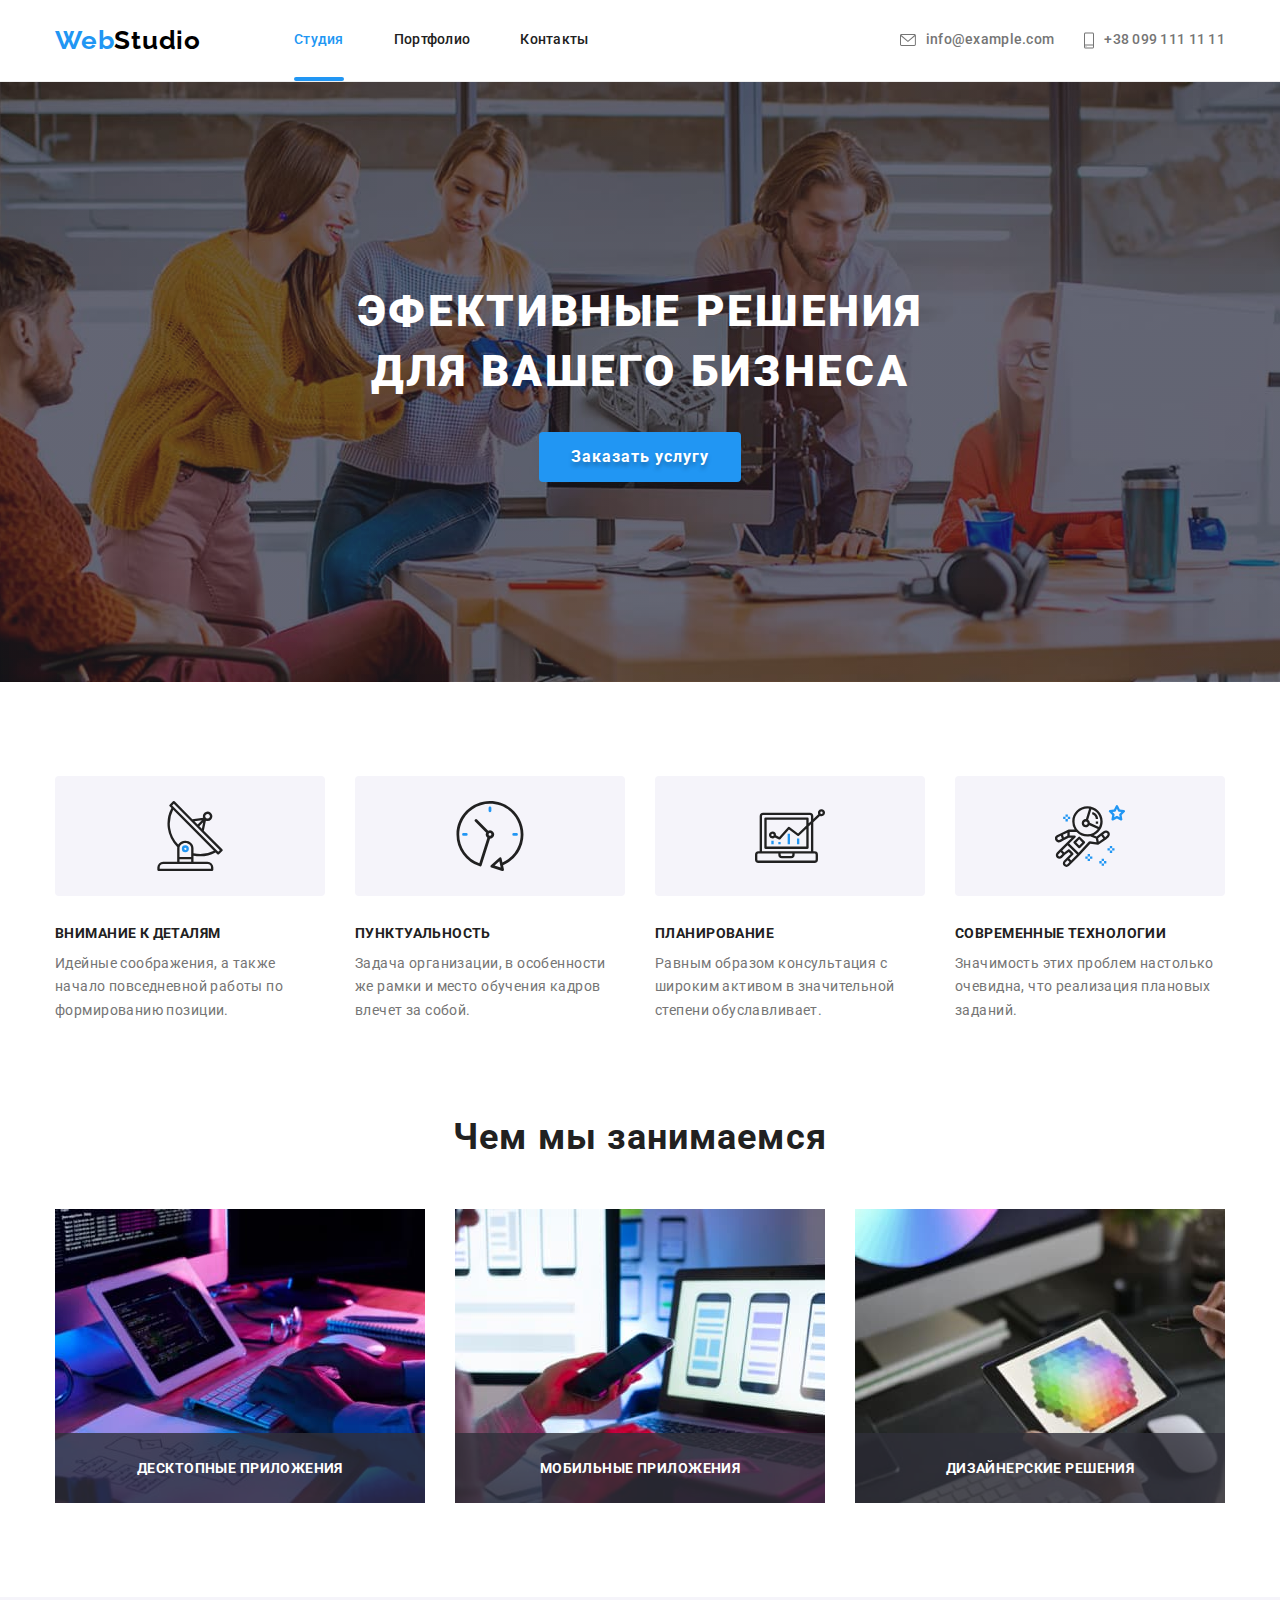
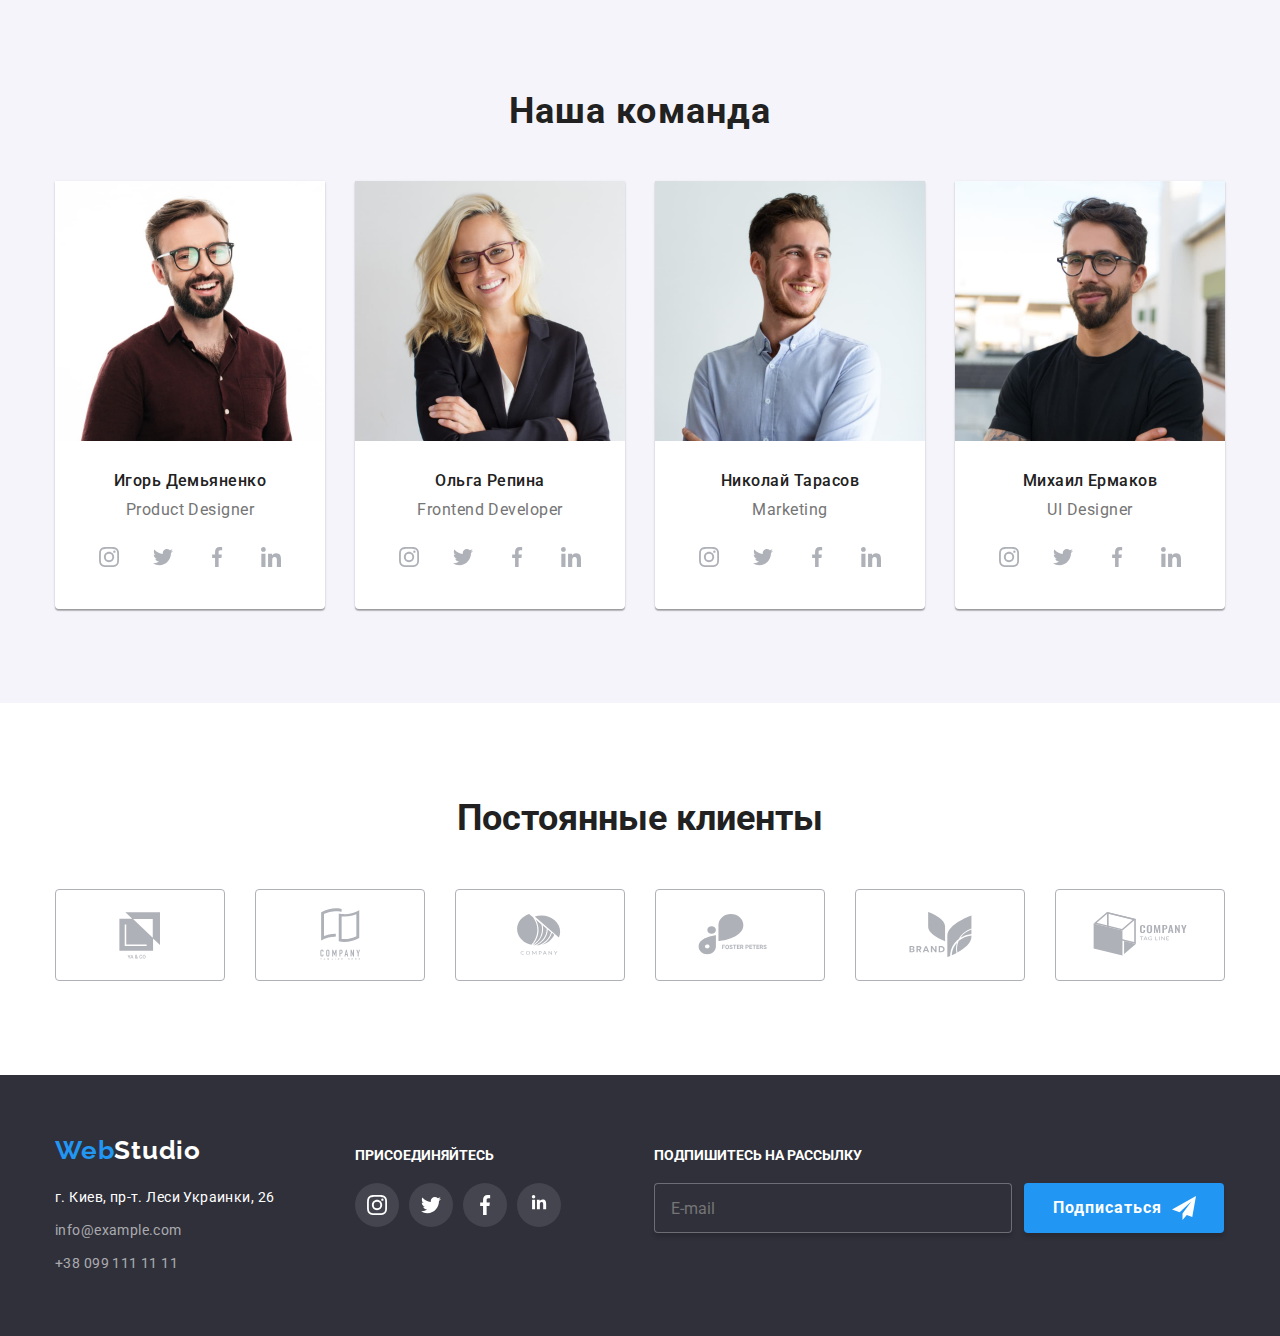
==== index.html @ 76bcd934 "menu complited" ====
<!DOCTYPE html>
<html lang="ru">
    <head>
        <title>Cтудия</title>
    <meta charset="UTF-8">
    <meta name="viewport" content="width=device-width, initial-scale=1.0" />
    <link rel="preconnect" href="https://fonts.googleapis.com">
    <link rel="preconnect" href="https://fonts.gstatic.com" crossorigin>
    <link href="https://fonts.googleapis.com/css2?family=Raleway:wght@700&family=Roboto:wght@400;500;700;900&display=swap"
    rel="stylesheet">
    <link rel="stylesheet" href="https://cdnjs.cloudflare.com/ajax/libs/modern-normalize/1.1.0/modern-normalize.min.css">
    <link rel="stylesheet" href="./css/main.min.css">
    </head>
    <body>
           <header class="header">
                <div class="container">
                    <div class="flexbox">
                        <a class="logolink is-open" href="./index.html"><span class="logolink__constanta">Web</span><span class="logolink__header">Studio</span></a>
                        <button type="button" class="header__menu is-open" aria-expanded="false" data-menu-button>
                            <svg width="40px" height="40px" 
                                aria-label="Переключатель мобильного меню"
                                aria-controls="menu-container">
                                <use class="icon-close" href="./images/icons.svg#icon-close"></use>
                                <use class="icon-menu" href="./images/icons.svg#menu"></use>
                            </svg>
                        </button>
                        <div class="header__menu-container" id="menu-container" data-menu>
                            <div class="menu-mobile-navigation">
                                    <ul class="list">
                                        <li class="mob-items"><a class="mob-navigation" href="./index.html">Студия</a></li>
                                        <li class="mob-items"><a class="mob-navigation" href="./portfolio.html">Портфолио</a></li>
                                        <li class="mob-items"><a class="mob-navigation" href="Контакты">Контакты</a></li>
                                    </ul>
                                </div>
                            <div class="menu-mobile-contacts">
                                    <ul class="list">
                                    <li class="mob-item"><a class="mob-contacts" href="tel:+380991111111">+38 099 111 11 11</a></li>
                                    <li class="web-item"><a class="mail-contacts" href="mailto:info@devstudio.com">info@devstudio.com</a></li>
                                    </ul>
                                    <ul class="web-list list">
                                    <li class="web-items"><a class="web-contacts" href="https://www.instagram.com">Instagram</a>
                                    <li class="web-items"><a class="web-contacts" href="https://twitter.com">Twitter</a>
                                    <li class="web-items"><a class="web-contacts" href="https://www.facebook.com">Facebook</a>
                                    <li class="web-items"><a class="web-contacts" href="https://linkedin.com/">Linkedln</a>
                                    </ul>
                            </div>
                        </div>
                        <nav class="navigation">
                            <ul class="menu-nav list">
                                <li class="menu-nav__item"><a class="menu-nav__link menu-nav__current" href="./index.html">Студия</a></li>
                                <li class="menu-nav__item"><a class="menu-nav__link" href="./portfolio.html">Портфолио</a></li>
                                <li class="menu-nav__item"><a class="menu-nav__link" href="Контакты">Контакты</a></li>              
                            </ul>
                        </nav>
                        <ul class="contacts list">
                            <li class="contacts__item"><a class="contacts__link" href="mailto:info@example.com">
                                <svg class="contacts__icons" width="16px" height="12px">
                                <use href="./images/icons.svg#icon-envelope"></use>
                                </svg>info@example.com
                            </a>
                            </li>
                            <li class="contacts__item"><a class="contacts__link" href="tel:+380991111111">
                                <svg  class="contacts__icons" width="10px" height="16.93px">
                                <use href="./images/icons.svg#icon-smartphone"></use>
                                </svg>+38 099 111 11 11
                            </a>
                        </li>
                        </ul>
                    </div>
                </div>
            </header>
    <main>
    <section class="hero">
        <h1 class="hero__title">ЭФЕКТИВНЫЕ РЕШЕНИЯ</br> ДЛЯ ВАШЕГО БИЗНЕСА</h1>
        <button data-modal-open class="hero__button-open" type="button">Заказать услугу</button>
        <div class="hero__backdrop is-hidden" data-modal>
            <div class="modal">
                <div class="modal__area">
                    <h5 class="modal__title">Оставьте свои данные, мы вам перезвоним</h5>
                    <form>
                        <div class="modal__form">
                            <label for="name"><span class="modal__form-name">Имя</span></label>
                            <div class="modal__input">
                                <input type="text" name="name" id="name">
                                    <span class="modal__icons">
                                    <svg width="18px" height="18px">
                                        <use href=./images/icons.svg#icon-person></use>
                                    </svg>
                                </span>
                            </div>
                        </div>
                        <div class="modal__form">
                            <label for="tel"><span class="modal__form-name">Телефон</span></label>
                            <div class="modal__input">
                                <input type="tel" name="tel" id="tel">
                                <span class="modal__icons">
                                    <svg width="18px" height="18px">
                                        <use href=./images/icons.svg#icon-phone></use>
                                    </svg>
                                </span>
                            </div>
                        </div>
                        <div class="modal__form">
                            <label for="email"><span class="modal__form-name">Почта</span></label>
                            <div class="modal__input">
                            <input type="email" name="email" id="email">
                            <span class="modal__icons">
                                <svg width="18px" height="18px">
                                    <use href=./images/icons.svg#icon-email></use>
                                </svg>
                            </span>
                            </div>
                        </div>
                        <div class="modal__comment">
                            <label for="comment"><span class="modal__form-name">Комментарий</span></label>
                        <textarea type name="comment" rows="5" placeholder="Введите текст" id="comment"></textarea>
                        </div>
                        
                        <div class="modal__checkbox">

                        <label for="checkbox">
                        <input class="modal__checkbox-input" type="checkbox" name="check-agree" id="checkbox">
                        <span class="modal__checkbox-icon"></span>
                        <span class="modal__checkbox-text">Соглашаюсь с рассылкой и принимаю </span><a class="modal__checkbox-text modal__checkbox-link" href="#">Условия договора</a></label>
                        </div>

                        <div class="modal__submit">
                        <button type="submit" class="modal__button-submit">Отправить</button>
                        </div> 
                    </form>
                </div>
                <button data-modal-close class="modal__button-close">
                    <svg class="modal__icon-close" width="18px" height="18px">
                        <use href="./images/icons.svg#icon-close"></use>
                    </svg>
                </button>
            </div>
        </div>
    </section>
    <section class="benefits">
        <div class="container">
            <ul class="benefits__list list">
                <li class="benefits__item">
                    <div class="benefits__icon">
                    <svg width="70px" height="70px">
                        <use href="./images/icons.svg#icon-antenna"></use>
                    </svg>
                    </div>
                    <h3 class="benefits__title">ВНИМАНИЕ К ДЕТАЛЯМ</h3>
                    <p class="benefits__text">Идейные соображения, а также начало повседневной работы по формированию
                        позиции.</p>
                </li>
                <li class="benefits__item">
                    <div class="benefits__icon">
                    <svg width="70px" height="70px">
                        <use href="./images/icons.svg#icon-clock"></use>
                    </svg>
                    </div>
                    <h3 class="benefits__title">ПУНКТУАЛЬНОСТЬ</h3>
                    <p class="benefits__text">Задача организации, в особенности же рамки и место обучения кадров влечет за
                        собой.</p>
                </li>
                <li class="benefits__item">
                    <div class="benefits__icon">
                    <svg width="70px" height="70px">
                        <use href="./images/icons.svg#icon-diagram"></use>
                    </svg>
                    </div>
                    <h3 class="benefits__title">ПЛАНИРОВАНИЕ</h3>
                    <p class="benefits__text">Равным образом консультация с широким активом в значительной степени
                        обуславливает.</p>
                </li>
                <li class="benefits__item">
                    <div class="benefits__icon">
                    <svg width="70px" height="70px">
                        <use href="./images/icons.svg#icon-astronaut"></use>
                    </svg>
                    </div>
                    <h3 class="benefits__title">СОВРЕМЕННЫЕ ТЕХНОЛОГИИ</h3>
                    <p class="benefits__text">Значимость этих проблем настолько очевидна, что реализация плановых заданий.
                    </p>
                </li>
    </section>
    <section class="about-us section">
        <div class="container">
            <h2 class="about-us__title">Чем мы занимаемся</h2>
            <ul class="about-us__list list">
                <li class="about-us__item">
                    <img 
                    src="./images/photo1.jpg" 
                    alt="Рабочий стол" 
                    width="370"
                    height="294"
                    />
                    <div class="about-us__box">ДЕСКТОПНЫЕ ПРИЛОЖЕНИЯ </div>
                </li>
                <li class="about-us__item">    
                    <img 
                    src="./images/photo2.jpg" 
                    alt="Смартфон и десктоп"
                    width="370"
                    height="294"
                    />
                    <div class="about-us__box">МОБИЛЬНЫЕ ПРИЛОЖЕНИЯ</div>
                </li>
                <li class="about-us__item">
                    <img 
                    src="./images/photo3.jpg" 
                    alt="Планшет с градуировкой цвета"
                    width="370"
                    height="294"
                    />
                    <div class="about-us__box">ДИЗАЙНЕРСКИЕ РЕШЕНИЯ</div>
            </ul>
            </div>
    </section>
    <section class="team section">
        <div class="container">
        <h2 class=team__title>Наша команда</h2>
        <ul class="team__list list">
            <li class="team__item"> 
                <img src="./images/product_designer.jpg"
                alt="Продукт-дизайнер"
                width="270"
                height="260"
                />
                <div class="team__box">
                    <h3 class="team__name">Игорь Демьяненко</h3>
                    <p class="team__position">Product Designer</p>
                    
                    <ul class="team__icons-list list">
                        <li class="team__icons-item"><a class="team__links" href="https://www.instagram.com">
                                <svg class="team__icons" width="20px" height="20px">
                                    <use href="./images/icons.svg#icon-instagram"></use>
                                </svg>
                            </a>
                        </li>
                        <li class="team__icons-item"><a class="team__links" href="https://twitter.com">
                                <svg class="team__icons" width="20px" height="20px">
                                    <use href="./images/icons.svg#icon-twitter"></use>
                                </svg>
                            </a>
                        </li>
                        <li class="team__icons-item"><a class="team__links" href="https://www.facebook.com">
                                <svg class="team__icons" width="20px" height="20px">
                                    <use href="./images/icons.svg#icon-facebook"></use>
                                </svg>
                            </a>
                        </li>
                        <li class="team__icons-item"><a class="team__links" href="https://linkedin.com/">
                                <svg class="team__icons" width="20px" height="20px">
                                    <use href="./images/icons.svg#icon-linkedin"></use>
                                </svg>
                            </a>
                        </li>
                    </ul>
                    </svg>
                </div>
            </li>
            <li class="team__item">
                <img src="./images/frontend_developer.jpg" 
                alt="Фронтенд разработчик" 
                width="270" 
                height="260" 
                />
                <div class="team__box">
                    <h3 class="team__name">Ольга Репина</h3>
                    <p class="team__position">Frontend Developer</p>
                    <ul class="team__icons-list list">
                        <li class="team__icons-item"><a class="team__links" href="https://www.instagram.com">
                                    <svg class="team__icons" width="20px" height="20px">
                                    <use href="./images/icons.svg#icon-instagram"></use>
                                </svg>
                            </a>
                        </li>
                        <li class="team__icons-item"><a class="team__links" href="https://twitter.com">
                                    <svg class="team__icons" width="20px" height="20px">
                                    <use href="./images/icons.svg#icon-twitter"></use>
                                </svg>
                            </a>
                        </li>
                        <li class="team__icons-item"><a class="team__links" href="https://www.facebook.com">
                                    <svg class="team__icons" width="20px" height="20px">
                                    <use href="./images/icons.svg#icon-facebook"></use>
                                </svg>
                            </a>
                        </li>
                        <li class="team__icons-item"><a class="team__links" href="https://linkedin.com/">
                                    <svg class="team__icons" width="20px" height="20px">
                                    <use href="./images/icons.svg#icon-linkedin"></use>
                                </svg>
                            </a>
                        </li>
                    </ul>
                </div>
            </li>
            <li class="team__item">
                <img src="./images/marketing.jpg" 
                alt="Маркетинг" 
                width="270" 
                height="260" 
                />
                <div class="team__box">
                    <h3 class="team__name">Николай Тарасов</h3>
                    <p class="team__position">Marketing</p>
                    <ul class="team__icons-list list">
                        <li class="team__icons-item"><a class="team__links" href="https://www.instagram.com">
                                <svg class="team__icons" width="20px" height="20px">
                                    <use href="./images/icons.svg#icon-instagram"></use>
                                </svg>
                            </a>
                        </li>
                        <li class="team__icons-item"><a class="team__links" href="https://twitter.com">
                                <svg class="team__icons" width="20px" height="20px">
                                    <use href="./images/icons.svg#icon-twitter"></use>
                                </svg>
                            </a>
                        </li>
                        <li class="team__icons-item"><a class="team__links" href="https://www.facebook.com">
                                <svg class="team__icons" width="20px" height="20px">
                                    <use href="./images/icons.svg#icon-facebook"></use>
                                </svg>
                            </a>
                        </li>
                        <li class="team__icons-item"><a class="team__links" href="https://linkedin.com/">
                                <svg class="team__icons" width="20px" height="20px">
                                    <use href="./images/icons.svg#icon-linkedin"></use>
                                </svg>
                            </a>
                        </li>
                    </ul>
                </div>
            </li>
            <li class="team__item">
                <img src="./images/designer_ui.jpg" 
                alt="UI дизайнер" 
                width="270" 
                height="260" />
                <div class="team__box">
                    <h3 class="team__name   ">Михаил Ермаков</h3>
                    <p class="team__position">UI Designer</p>
                    <ul class="team__icons-list list">
                        <li class="team__icons-item"><a class="team__links" href="https://www.instagram.com">
                                <svg class="team__icons" width="20px" height="20px">
                                    <use href="./images/icons.svg#icon-instagram"></use>
                                </svg>
                            </a>
                        </li>
                        <li class="team__icons-item"><a class="team__links" href="https://twitter.com">
                                <svg class="team__icons" width="20px" height="20px">
                                    <use href="./images/icons.svg#icon-twitter"></use>
                                </svg>
                            </a>
                        </li>
                        <li class="team__icons-item"><a class="team__links" href="https://www.facebook.com">
                                <svg class="team__icons" width="20px" height="20px">
                                    <use href="./images/icons.svg#icon-facebook"></use>
                                </svg>
                            </a>
                        </li>
                        <li class="team__icons-item"><a class="team__links" href="https://linkedin.com/">
                                <svg class="team__icons" width="20px" height="20px">
                                    <use href="./images/icons.svg#icon-linkedin"></use>
                                </svg>
                            </a>
                        </li>
                    </ul>
                </div>
            </li>
         </ul>
        </div>
      </section>
      <section class="client section">
        <div class="container">
            <h2 class="client__title">Постоянные клиенты</h2>
            <ul class="client__list list">
                <li class="client__item"><a class="client__link" href="#">
                    <svg class="client__icon" width="170px" height="92px">
                    <use href="./images/icons.svg#icon-client-1"></use>
                    </svg>
                    </a>
                </li>
                <li class="client__item"><a class="client__link" href="#">
                    <svg class="client__icon" width="170px" height="92px">
                    <use href="./images/icons.svg#icon-client-2"></use>
                    </svg>
                    </a>
                </li>
                <li class="client__item"><a class="client__link" href="#">
                    <svg class="client__icon" width="170px" height="92px">
                     <use href="./images/icons.svg#icon-client-3"></use>
                    </svg>
                    </a>
                </li>
                <li class="client__item"><a class="client__link" href="#">
                        <svg class="client__icon" width="170px" height="92px">
                        <use href="./images/icons.svg#icon-client-4"></use>
                        </svg>
                    </a>
                </li>
                <li class="client__item"><a class="client__link" href="#">
                    <svg class="client__icon" width="170px" height="92px">
                    <use href="./images/icons.svg#icon-client-5"></use>
                    </svg>
                    </a>
                </li>
                <li class="client__item"><a class="client__link" href="#">
                    <svg class="client__icon" width="170px" height="92px">
                    <use href="./images/icons.svg#icon-client-6"></use>
                    </svg>
                    </a>
                </li>
            </ul>
        </div>
        </section>
    </main>
            <footer class="footer">
                <div class="container">
                    <ul class="footer__list list">
                    <li class="footer__contact">
                        <a class="logolink" href="./index.html"><span class="logolink__constanta">Web</span><span class="logolink__footer">Studio</span></a>
                        <address>
                            <ul class="footer__contact-list list">
                                <li class="footer__address-item"><a class="footer__address-link" href="https://goo.gl/maps/3nvqBp6d8EfzjDu38">г. Киев, пр-т. Леси
                                        Украинки, 26</a></li>
                                <li class="footer__mail-item"><a class="footer__link" href="mailto:info@example.com">info@example.com</a></li>
                                <li class="footer__tel-item"><a class="footer__link" href="tel:+380991111111">+38 099 111 11 11</a></li>
                            </ul>
                        </address>
                    </li>
                    <li class="footer__join">
                        <div>
                            <h4 class="footer__join-tittle">ПРИСОЕДИНЯЙТЕСЬ</h4>
                                <ul class="footer__join-list list">
                                    <li class="footer__join-item"><a class="footer__join-link" href="https://www.instagram.com">
                                            <svg class="footer__join-icons" width="20px" height="20px">
                                                <use href="./images/icons.svg#icon-instagram-1"></use>
                                            </svg>
                                        </a>
                                    </li>
                                    <li class="footer__join-item"><a class="footer__join-link" href="https://twitter.com">
                                            <svg class="footer__join-icons" width="20px" height="20px">
                                                <use href="./images/icons.svg#icon-twitter-1"></use>
                                            </svg>
                                        </a>
                                    </li>
                                    <li class="footer__join-item"><a class="footer__join-link" href="https://www.facebook.com">
                                            <svg class="footer__join-icons" width="20px" height="20px">
                                                <use href="./images/icons.svg#icon-facebook-1"></use>
                                            </svg>
                                        </a>
                                    </li>
                                    <li class="footer__join-item"><a class="footer__join-link" href="https://linkedin.com/">
                                            <svg class="footer__join-icons" width="20px" height="20px">
                                                <use href="./images/icons.svg#icon-linkedin-1"></use>
                                            </svg>
                                        </a>
                                    </li>
                                </ul>
                        </div>
                    </li>
                    <li class="footer__mailing">
                        <div>
                            <h4 class="footer__join-tittle">ПОДПИШИТЕСЬ НА РАССЫЛКУ</h4>
                            <div class="footer__mailing-form">
                            <form class="footer__mailing-input">
                                <label>
                                <input 
                                type="email" 
                                name="mailing" 
                                placeholder="E-mail"/>
                                </label>
                            </form>
                            <button type="submit" class="footer__submit">
                                <div class="but-list">
                                    <span class="footer__submit-text">Подписаться</span>
                                    <svg class="footer__submit-icon" width="24px" height="24px">
                                        <use href="./images/icons.svg#icon-send"></use>
                                    </svg>
                                </div>
                            </button>
                            </div>
                        </div>
                    </li>
                </ul>
                </div>
            </footer>
    <script src="./js/modal.js"></script>
    <script src="./js/menu.js"></script>
    </body>
</html>
---- css/main.min.css ----
:root{--main-text-color: #757575;--color-text-nav: #212121;--color-accent: #2196f3;--background-color-main: #e5e5e5;--background-color: #2f303a;--background-buttons: #f5f4fa;--color-but-add: #fff;--color-icons: #afb1b8;--timing-function: cubic-bezier(0.4, 0, 0.2, 1);--logo-font: Raleway, sans-serif;--main-font: Roboto, sans-serif;--hover-button: #188ce8}body{font-family:var(--main-font);color:var(--main-text-color)}img{display:block}.list{padding:0px;margin:0px;list-style:none}.container{margin-left:auto;margin-right:auto;padding-left:15px;padding-right:15px;max-width:320px}@media screen and (min-width: 480px){.container{max-width:480px}}@media screen and (min-width: 768px){.container{max-width:768px}}@media screen and (min-width: 1200px){.container{max-width:1200px}}.section{padding-top:60px;padding-bottom:60px}@media (min-width: 1200px){.section{padding-top:94px;padding-bottom:94px}}.header{border-bottom:1px solid #eeeeee;position:relative}.logolink{font-family:var(--logo-font);font-weight:700;font-size:26px;line-height:1.19;letter-spacing:0.03em;text-decoration:none}.logolink__constanta{color:var(--color-accent)}.logolink__header{color:#000}.flexbox{display:-webkit-box;display:-ms-flexbox;display:flex;-webkit-box-align:center;-ms-flex-align:center;align-items:center;-webkit-box-pack:justify;-ms-flex-pack:justify;justify-content:space-between}.navigation,.contacts{display:-webkit-box;display:-ms-flexbox;display:flex;-webkit-box-align:center;-ms-flex-align:center;align-items:center}.navigation{display:none}@media screen and (min-width: 768px){.navigation{display:-webkit-box;display:-ms-flexbox;display:flex}}.menu-nav{padding-left:0;margin-top:0px;margin-bottom:0px;display:-webkit-box;display:-ms-flexbox;display:flex;-webkit-box-orient:horizontal;-webkit-box-direction:normal;-ms-flex-direction:row;flex-direction:row;margin-left:88px}@media screen and (min-width: 1200px){.menu-nav{margin-left:93px}}.menu-nav__link{position:relative}.menu-nav .menu-nav__current::after{content:'';display:block;width:100%;height:4px;background-color:var(--color-accent);position:absolute;bottom:-1px;border-radius:2px;color:var(--color-accent)}.menu-nav .menu-nav__item:not(:last-child){margin-right:50px}.menu-nav .menu-nav__link{display:block;-webkit-box-align:center;-ms-flex-align:center;align-items:center;padding-top:32px;padding-bottom:32px;font-weight:500;font-size:14px;line-height:1.14;letter-spacing:0.02em;text-decoration:none;color:var(--color-text-nav);-webkit-transition-property:color;transition-property:color;-webkit-transition-duration:250ms;transition-duration:250ms;-webkit-transition-timing-function:var(--timing-function);transition-timing-function:var(--timing-function);-webkit-transition-delay:0ms;transition-delay:0ms}.menu-nav .menu-nav__link:hover,.menu-nav .menu-nav__link:focus{color:var(--color-accent)}.menu-nav .menu-nav__current{color:var(--color-accent)}.contacts{margin-left:auto;padding-left:0px;margin-top:0px;margin-bottom:0px;display:none}@media screen and (min-width: 768px){.contacts{display:-webkit-box;display:-ms-flexbox;display:flex;-webkit-box-orient:vertical;-webkit-box-direction:normal;-ms-flex-direction:column;flex-direction:column;-webkit-box-align:start;-ms-flex-align:start;align-items:flex-start}}@media screen and (min-width: 1200px){.contacts{display:-webkit-box;display:-ms-flexbox;display:flex;-webkit-box-orient:horizontal;-webkit-box-direction:normal;-ms-flex-direction:row;flex-direction:row}}.contacts__icons{margin-right:10px}@media screen and (min-width: 1200px){.contacts .contacts__item:not(:last-child){margin-right:30px}}.contacts__link{padding-top:5px;padding-bottom:5px;display:-webkit-box;display:-ms-flexbox;display:flex;-webkit-box-align:center;-ms-flex-align:center;align-items:center}@media screen and (min-width: 1200px){.contacts__link{padding-top:32px;padding-bottom:32px}}.contacts__link:hover .contacts__icons,.contacts__link:focus .contacts__icons{fill:var(--color-accent)}.contacts .contacts__link{font-style:normal;font-weight:500;font-size:14px;line-height:1.14;letter-spacing:0.02em;text-decoration:none;color:var(--main-text-color);-webkit-transition-property:color;transition-property:color;-webkit-transition-duration:250ms;transition-duration:250ms;-webkit-transition-timing-function:var(--timing-function);transition-timing-function:var(--timing-function);-webkit-transition-delay:0ms;transition-delay:0ms}.contacts .contacts__link:hover,.contacts .contacts__link:focus{color:var(--color-accent)}.contacts__icons{fill:var(--main-text-color);-webkit-transition-property:fill;transition-property:fill;-webkit-transition-duration:250ms;transition-duration:250ms;-webkit-transition-timing-function:var(--timing-function);transition-timing-function:var(--timing-function);-webkit-transition-delay:0ms;transition-delay:0ms}.header__menu{display:-webkit-inline-box;display:-ms-inline-flexbox;display:inline-flex;border:none;background-color:var(--color-but-add);margin:0px;padding:0px;z-index:1}@media screen and (min-width: 768px){.header__menu{display:none}}.header__menu .icon-menu{display:none}.header__menu.is-open .icon-menu{display:block}.header__menu.is-open .icon-close{display:none}.header__menu-container{display:none;background-color:var(--color-but-add);padding:0px 15px 48px 40px;width:100%;position:absolute;left:0;top:0%;height:796px}.header__menu-container.is-open{display:block}@media screen and (min-width: 768px){.header__menu-container{display:none}}.mob-navigation{display:-webkit-box;display:-ms-flexbox;display:flex;-webkit-box-orient:vertical;-webkit-box-direction:normal;-ms-flex-direction:column;flex-direction:column;text-decoration:none;font-weight:500;font-size:40px;line-height:47px;letter-spacing:0.02em;color:var(--color-text-nav)}.mob-navigation:hover,.mob-navigation:focus{color:var(--color-accent)}.mob-items:first-child{margin-top:48px}.mob-items:not(:last-child){margin-bottom:32px}.mob-contacts{text-decoration:none;font-weight:500;font-size:34px;line-height:40px;letter-spacing:0.02em;color:var(--color-accent);margin-top:302px}.mail-contacts{text-decoration:none;font-weight:500;font-size:24px;line-height:28px;letter-spacing:0.02em;color:var(--main-text-color)}.web-contacts{text-decoration:none;color:var(--color-accent);font-weight:500;font-size:18px;line-height:22px;letter-spacing:0.02em;padding-top:10px;padding-bottom:10px;padding-right:10px}.web-items:not(:last-child){border-right:1px solid rgba(33,33,33,0.2)}.web-items:nth-child(n+2){padding-left:10px}.web-list{display:-webkit-box;display:-ms-flexbox;display:flex;-webkit-box-orient:horizontal;-webkit-box-direction:normal;-ms-flex-direction:row;flex-direction:row;margin-top:64px}.mob-item{margin-top:302px;margin-bottom:32px}.header__menu:focus .icon-menu,.header__menu:hover .icon-menu,.header__menu:focus .icon-close,.header__menu:hover .icon-close{fill:var(--color-accent)}.hero{background-image:-webkit-gradient(linear, left top, left bottom, from(rgba(47,48,58,0.4)), to(rgba(47,48,58,0.4))),url("../images/background_hero.jpg");background-image:linear-gradient(to bottom, rgba(47,48,58,0.4), rgba(47,48,58,0.4)),url("../images/background_hero.jpg");background-repeat:no-repeat;background-position:50% 50%;background-size:cover;display:-webkit-box;display:-ms-flexbox;display:flex;-webkit-box-align:center;-ms-flex-align:center;align-items:center;-webkit-box-orient:vertical;-webkit-box-direction:normal;-ms-flex-direction:column;flex-direction:column;padding-top:200px;padding-bottom:200px}.hero__title{font-weight:900;line-height:1.36;text-align:center;letter-spacing:0.06em;text-transform:uppercase;color:var(--color-but-add);margin-bottom:0px;margin-top:0px;padding-bottom:30px;font-size:26px}@media screen and (min-width: 1200px){.hero__title{font-size:44px}}.hero__button-open{font-weight:700;font-size:16px;line-height:1.875;letter-spacing:0.06em;background-color:var(--color-accent);color:var(--color-but-add);cursor:pointer;text-shadow:0px 4px 4px rgba(0,0,0,0.25);border-radius:4px;padding:10px 32px;-webkit-transition-property:background-color;transition-property:background-color;-webkit-transition-duration:250ms;transition-duration:250ms;-webkit-transition-timing-function:var(--timing-function);transition-timing-function:var(--timing-function);-webkit-transition-delay:0ms;transition-delay:0ms;border:none}.hero__button-open:hover,.hero__button-open:focus{background-color:var(--hover-button);cursor:pointer}.hero__backdrop{position:fixed;background-color:rgba(0,0,0,0.2);top:0;left:0;width:100%;height:100%;z-index:1;opacity:1;-webkit-transition:opacity;transition:opacity;-webkit-transition-duration:250ms;transition-duration:250ms;-webkit-transition-timing-function:var(--timing-function);transition-timing-function:var(--timing-function);-webkit-transition-delay:0ms;transition-delay:0ms;padding:93px 15px 94px 15px;overflow-y:scroll}@media screen and (min-width: 768px) and (max-width: 1199px){.hero__backdrop{padding:208px 159px 207px 159px}}.hero__backdrop.is-hidden{opacity:0;pointer-events:none}.hero__backdrop.is-hidden .modal{-webkit-transform:translate(-50%, -50%) scale(0.1);transform:translate(-50%, -50%) scale(0.1)}.benefits__title{color:var(--color-text-nav);font-weight:700;font-size:14px;line-height:1.14;letter-spacing:0.03em;margin-top:0px;margin-bottom:0px;display:-webkit-box;display:-ms-flexbox;display:flex;-webkit-box-pack:center;-ms-flex-pack:center;justify-content:center}@media screen and (min-width: 768px){.benefits__title{-webkit-box-pack:start;-ms-flex-pack:start;justify-content:flex-start}}.benefits__text{font-size:14px;line-height:1.71;letter-spacing:0.03em;margin-top:10px;margin-bottom:0px}.benefits{padding-top:60px;padding-bottom:60px}@media screen and (min-width: 1200px){.benefits{padding-top:94px;padding-bottom:0px}}.benefits__list{display:-webkit-box;display:-ms-flexbox;display:flex;-webkit-box-orient:vertical;-webkit-box-direction:normal;-ms-flex-direction:column;flex-direction:column;padding:0px;margin:0px}@media screen and (min-width: 768px){.benefits__list{-webkit-box-orient:horizontal;-webkit-box-direction:normal;-ms-flex-direction:row;flex-direction:row;-ms-flex-wrap:wrap;flex-wrap:wrap}}@media screen and (min-width: 1200px){.benefits__list{-webkit-box-orient:horizontal;-webkit-box-direction:normal;-ms-flex-direction:row;flex-direction:row}}.benefits__item{width:450px}@media screen and (min-width: 768px){.benefits__item{width:354px}}@media screen and (min-width: 1200px){.benefits__item{width:270px}}.benefits__item:not(:last-child){margin-bottom:30px}@media screen and (min-width: 768px){.benefits__item:not(:last-child){margin-bottom:0px}}@media screen and (min-width: 1200px){.benefits__item:not(:last-child){margin-right:30px}}@media screen and (min-width: 768px) and (max-width: 1199px){.benefits__item:nth-child(-n+2){margin-bottom:30px}}@media screen and (min-width: 768px) and (max-width: 1199px){.benefits__item:nth-child(odd){margin-right:30px}}.benefits__icon{width:450px;height:120px;background-color:var(--background-buttons);border-radius:4px;margin-bottom:30px;display:-webkit-box;display:-ms-flexbox;display:flex;-webkit-box-align:center;-ms-flex-align:center;align-items:center;-webkit-box-pack:center;-ms-flex-pack:center;justify-content:center}@media screen and (min-width: 768px){.benefits__icon{width:354px}}@media screen and (min-width: 1200px){.benefits__icon{width:270px}}.about-us__list{display:-webkit-box;display:-ms-flexbox;display:flex;margin-top:0px;margin-bottom:0px;padding:0px}.about-us__title{margin-top:0px;margin-bottom:50px;font-weight:700;font-size:36px;line-height:1.16;text-align:center;letter-spacing:0.03em;color:var(--color-text-nav)}.about-us__list li:not(:last-child){margin-right:30px}.footer__contact-list{margin-top:0px;padding:0px;margin-bottom:0px}.about-us__box{background:rgba(47,48,58,0.8);position:absolute;bottom:0;width:370px;height:70px;font-weight:bold;font-size:14px;line-height:16px;letter-spacing:0.03em;color:var(--color-but-add);display:-webkit-box;display:-ms-flexbox;display:flex;-webkit-box-align:center;-ms-flex-align:center;align-items:center;-webkit-box-pack:center;-ms-flex-pack:center;justify-content:center}.about-us__item{position:relative}.about-us{display:none}@media screen and (min-width: 1200px){.about-us{display:-webkit-box;display:-ms-flexbox;display:flex}}.team__item{width:450px;background-color:var(--color-but-add);border:none;-webkit-box-shadow:0px 1px 3px rgba(0,0,0,0.12),0px 1px 1px rgba(0,0,0,0.14),0px 2px 1px rgba(0,0,0,0.2);box-shadow:0px 1px 3px rgba(0,0,0,0.12),0px 1px 1px rgba(0,0,0,0.14),0px 2px 1px rgba(0,0,0,0.2);border-radius:0px 0px 4px 4px}@media screen and (min-width: 768px){.team__item{width:354px}}@media screen and (min-width: 1200px){.team__item{width:270px}}.team__item:not(:last-child){margin-bottom:30px}@media screen and (min-width: 768px){.team__item:not(:last-child){margin-bottom:0px}}@media screen and (min-width: 1200px){.team__item:not(:last-child){margin-right:30px;margin-bottom:0px}}@media screen and (min-width: 768px) and (max-width: 1199px){.team .team__item:nth-child(-n+2){margin-bottom:30px}}@media screen and (min-width: 768px) and (max-width: 1199px){.team .team__item:nth-child(odd){margin-right:30px}}.team .team__list{display:-webkit-box;display:-ms-flexbox;display:flex;-webkit-box-orient:vertical;-webkit-box-direction:normal;-ms-flex-direction:column;flex-direction:column;-ms-flex-wrap:nowrap;flex-wrap:nowrap;padding-left:0px;margin-top:0px;margin-bottom:0px}@media screen and (min-width: 768px){.team .team__list{-webkit-box-orient:horizontal;-webkit-box-direction:normal;-ms-flex-direction:row;flex-direction:row;-ms-flex-wrap:wrap;flex-wrap:wrap}}.team__icons-list{display:-webkit-box;display:-ms-flexbox;display:flex;-webkit-box-pack:center;-ms-flex-pack:center;justify-content:center;-webkit-box-align:center;-ms-flex-align:center;align-items:center;padding:16px 32px 0px 32px}.team__icons-item+.team__icons-item{margin-left:10px}.team__links{display:-webkit-box;display:-ms-flexbox;display:flex;-webkit-box-align:center;-ms-flex-align:center;align-items:center;-webkit-box-pack:center;-ms-flex-pack:center;justify-content:center;width:44px;height:44px;border-radius:50%;-webkit-transition-property:background-color;transition-property:background-color;-webkit-transition-duration:250ms;transition-duration:250ms;-webkit-transition-timing-function:var(--timing-function);transition-timing-function:var(--timing-function);-webkit-transition-delay:0ms;transition-delay:0ms}.team__links:hover,.team__links:focus{background-color:var(--color-accent)}.team__links .team__icons{fill:var(--color-icons);-webkit-transition-property:fill;transition-property:fill;-webkit-transition-duration:250ms;transition-duration:250ms;-webkit-transition-timing-function:var(--timing-function);transition-timing-function:var(--timing-function);-webkit-transition-delay:0ms;transition-delay:0ms}.team__links:hover .team__icons,.team__links:focus .team__icons{fill:var(--color-but-add)}.team__title{font-weight:700;font-size:36px;line-height:1.12;text-align:center;letter-spacing:0.03em;color:var(--color-text-nav);margin-top:0px;margin-bottom:30px}@media screen and (min-width: 1200px){.team__title{margin-bottom:50px}}.team{background-color:var(--background-buttons)}.team__box{padding-top:30px;padding-bottom:30px}.team__name{font-weight:500;font-size:16px;line-height:1.187;letter-spacing:0.03em;color:var(--color-text-nav);margin-top:0px;margin-bottom:0px;text-align:center;padding-bottom:10px}.team__position{font-size:16px;line-height:1.187;letter-spacing:0.03em;margin-top:0px;margin-bottom:0px;text-align:center}.client__title{color:var(--color-text-nav);font-weight:bold;font-size:36px;line-height:42px;text-align:center;letter-spacing:1.17;margin-top:0px;margin-bottom:30px}@media screen and (min-width: 1200px){.client__title{margin-bottom:50px}}.client__list{display:-webkit-box;display:-ms-flexbox;display:flex;-ms-flex-wrap:wrap;flex-wrap:wrap;padding:0px;margin:0px}@media screen and (min-width: 1200px){.client__item+.client__item{margin-left:30px}}.client__item:nth-child(odd){margin-right:30px}@media screen and (min-width: 768px){.client__item:nth-child(odd){margin-right:0px}}.client__item:nth-child(-n+4){margin-bottom:30px}@media screen and (min-width: 768px){.client__item:nth-child(-n+4){margin-bottom:0px}}@media screen and (min-width: 768px) and (max-width: 1199px){.client__item:nth-child(-n+3){margin-bottom:30px}}@media screen and (min-width: 768px) and (max-width: 1199px){.client__item:nth-child(3n+1){margin-right:30px}}@media screen and (min-width: 768px) and (max-width: 1199px){.client__item:nth-child(3n+2){margin-right:30px}}.client__icon{fill:var(--color-icons);-webkit-transition-property:fill;transition-property:fill;-webkit-transition-duration:250ms;transition-duration:250ms;-webkit-transition-timing-function:var(--timing-function);transition-timing-function:var(--timing-function);-webkit-transition-delay:0ms;transition-delay:0ms}.client__item{display:-webkit-box;display:-ms-flexbox;display:flex}.client__link{width:210px;height:92px;border:1px solid var(--color-icons);border-radius:4px;-webkit-transition-property:fill, border;transition-property:fill, border;-webkit-transition-duration:250ms;transition-duration:250ms;-webkit-transition-timing-function:var;transition-timing-function:var;-webkit-transition-delay:0ms;transition-delay:0ms;display:-webkit-box;display:-ms-flexbox;display:flex;-webkit-box-align:center;-ms-flex-align:center;align-items:center;-webkit-box-pack:center;-ms-flex-pack:center;justify-content:center}@media screen and (min-width: 768px){.client__link{width:226px}}@media screen and (min-width: 1200px){.client__link{width:170px}}.client__link:hover,.client__link:focus{fill:var(--color-accent);border:1px solid var(--color-accent)}.client__link:hover .client__icon,.client__link:focus .client__icon{fill:var(--color-accent)}.footer{background-color:var(--background-color);padding-top:60px;padding-bottom:60px}.footer__link{color:rgba(255,255,255,0.6);text-decoration:none;font-style:normal;font-weight:400;font-size:14px;line-height:1.71;letter-spacing:0.03em}.footer__mail-item{margin-top:9px}.footer__tel-item{margin-top:9px}.footer__address-item{margin-top:20px}.footer .footer__address-link{font-style:normal;color:var(--color-but-add);font-family:var(--main-font);font-size:14px;line-height:1.71;letter-spacing:0.03em;text-decoration:none}.footer__join{margin-top:60px}@media screen and (min-width: 768px){.footer__join{margin-left:165px;margin-top:0px;display:-webkit-box;display:-ms-flexbox;display:flex;-ms-flex-item-align:start;align-self:flex-start}}@media screen and (min-width: 1200px){.footer__join{margin-left:81px;margin-top:12px}}.footer__join-tittle{color:var(--color-but-add);font-style:normal;font-weight:bold;font-size:14px;line-height:16px;letter-spacing:1.143;margin-top:0px;margin-bottom:20px;display:-webkit-box;display:-ms-flexbox;display:flex;-webkit-box-align:center;-ms-flex-align:center;align-items:center;-webkit-box-pack:center;-ms-flex-pack:center;justify-content:center}@media screen and (min-width: 1200px){.footer__join-tittle{-webkit-box-pack:start;-ms-flex-pack:start;justify-content:flex-start}}.footer__join-list{display:-webkit-box;display:-ms-flexbox;display:flex;-webkit-box-align:center;-ms-flex-align:center;align-items:center;padding:0px;margin:0px}.footer__join-link{display:-webkit-box;display:-ms-flexbox;display:flex;-webkit-box-align:center;-ms-flex-align:center;align-items:center;-webkit-box-pack:center;-ms-flex-pack:center;justify-content:center;width:44px;height:44px;border-radius:50%;background-color:rgba(255,255,255,0.1);-webkit-transition-property:background-color;transition-property:background-color;-webkit-transition-duration:250ms;transition-duration:250ms;-webkit-transition-timing-function:var(--timing-function);transition-timing-function:var(--timing-function);-webkit-transition-delay:0ms;transition-delay:0ms}.footer__join-link:hover,.footer__join-link:focus{background-color:var(--color-accent)}.footer__join-item+.footer__join-item{margin-left:10px}.footer__join-icons{fill:var(--color-but-add)}.footer__list{padding:0px;margin:0px;display:-webkit-box;display:-ms-flexbox;display:flex;-webkit-box-orient:vertical;-webkit-box-direction:normal;-ms-flex-direction:column;flex-direction:column;-webkit-box-align:center;-ms-flex-align:center;align-items:center}@media screen and (min-width: 768px){.footer__list{-webkit-box-orient:horizontal;-webkit-box-direction:normal;-ms-flex-direction:row;flex-direction:row;-ms-flex-wrap:wrap;flex-wrap:wrap}}@media screen and (min-width: 1200px){.footer__list{-webkit-box-align:start;-ms-flex-align:start;align-items:flex-start}}.footer__submit{width:200px;height:50px;-webkit-box-shadow:0px 4px 4px rgba(0,0,0,0.15);box-shadow:0px 4px 4px rgba(0,0,0,0.15);border-radius:4px;background:var(--color-accent);cursor:pointer;border:none;margin-top:20px}@media screen and (min-width: 1200px){.footer__submit{margin-left:12px;margin-top:0px}}.footer__submit:hover,.footer__submit:focus{background-color:var(--hover-button);cursor:pointer}.footer__mailing{margin-top:60px}@media screen and (min-width: 768px){.footer__mailing{margin-left:150px}}@media screen and (min-width: 1200px){.footer__mailing{margin-left:93px;-ms-flex-item-align:start;align-self:flex-start;margin-top:12px}}.footer__submit-icon{margin-left:10px}.footer__submit-text{font-weight:700;font-size:16px;line-height:1.875;letter-spacing:0.06em;color:var(--color-but-add)}.footer__mailing-input input{width:450px;height:50px;background:var(--background-color);border:1px solid rgba(255,255,255,0.3);-webkit-box-shadow:0px 4px 4px rgba(0,0,0,0.15);box-shadow:0px 4px 4px rgba(0,0,0,0.15);border-radius:4px;padding-left:16px;color:var(--color-but-add);outline:none}@media screen and (min-width: 1200px){.footer__mailing-input input{width:358px}}.footer__mailing-form{display:-webkit-box;display:-ms-flexbox;display:flex;-webkit-box-orient:vertical;-webkit-box-direction:normal;-ms-flex-direction:column;flex-direction:column;-webkit-box-align:center;-ms-flex-align:center;align-items:center}@media screen and (min-width: 1200px){.footer__mailing-form{-webkit-box-orient:horizontal;-webkit-box-direction:normal;-ms-flex-direction:row;flex-direction:row}}.but-list{display:-webkit-box;display:-ms-flexbox;display:flex;-webkit-box-align:center;-ms-flex-align:center;align-items:center;-webkit-box-pack:center;-ms-flex-pack:center;justify-content:center}.logolink__footer{color:var(--color-but-add)}.footer .contacts-link{font-style:normal;font-weight:500;font-size:14px;line-height:1.14;letter-spacing:0.02em;text-decoration:none;color:var(--main-text-color);-webkit-transition-property:color;transition-property:color;-webkit-transition-duration:250ms;transition-duration:250ms;-webkit-transition-timing-function:var(--timing-function);transition-timing-function:var(--timing-function);-webkit-transition-delay:0ms;transition-delay:0ms}.footer__contact,.footer__contact-list{display:-webkit-box;display:-ms-flexbox;display:flex;-webkit-box-orient:vertical;-webkit-box-direction:normal;-ms-flex-direction:column;flex-direction:column;-webkit-box-align:center;-ms-flex-align:center;align-items:center}@media screen and (min-width: 1200px){.footer__contact,.footer__contact-list{-webkit-box-align:start;-ms-flex-align:start;align-items:flex-start}}@media screen and (min-width: 768px){.footer__contact{margin-left:61px}}@media screen and (min-width: 1200px){.footer__contact{margin-left:0px}}.modal{width:450px;height:609px;background-color:var(--color-but-add);-webkit-box-shadow:0px 1px 3px rgba(0,0,0,0.12),0px 1px 1px rgba(0,0,0,0.14),0px 2px 1px rgba(0,0,0,0.2);box-shadow:0px 1px 3px rgba(0,0,0,0.12),0px 1px 1px rgba(0,0,0,0.14),0px 2px 1px rgba(0,0,0,0.2);border-radius:4px;-webkit-transition-property:-webkit-transform;transition-property:-webkit-transform;transition-property:transform;transition-property:transform, -webkit-transform;-webkit-transition-duration:250ms;transition-duration:250ms;-webkit-transition-timing-function:var(--timing-function);transition-timing-function:var(--timing-function);-webkit-transition-delay:0ms;transition-delay:0ms;position:fixed;top:50%;left:50%;-webkit-transform:translate(-50%, -50%) scale(1);transform:translate(-50%, -50%) scale(1)}.modal__button-close{width:30px;height:30px;position:absolute;top:8px;right:8px;border:none;background-color:var(--color-but-add);padding:0px;cursor:pointer;border:1px solid rgba(0,0,0,0.1);border-radius:50%;padding:6px}.modal__button-close:hover .modal__icon-close{fill:var(--color-accent)}.modal__icon-close{-webkit-transition-property:fill;transition-property:fill;-webkit-transition-duration:250ms;transition-duration:250ms;-webkit-transition-timing-function:var(--timing-function);transition-timing-function:var(--timing-function);-webkit-transition-delay:0ms;transition-delay:0ms}.modal__title{font-weight:bold;font-size:20px;line-height:1.15;text-align:center;letter-spacing:0.03em;color:var(--color-text-nav);margin-bottom:12px;margin-top:0px}.modal__area{padding:40px}textarea{resize:none}.modal__form{margin-bottom:10px;display:-webkit-box;display:-ms-flexbox;display:flex;-webkit-box-orient:vertical;-webkit-box-direction:normal;-ms-flex-direction:column;flex-direction:column}.modal__form input{border:1px solid rgba(33,33,33,0.2);border-radius:4px;height:40px;padding:11px 0px 11px 42px;outline:none;-webkit-transition-property:border;transition-property:border;-webkit-transition-duration:250ms;transition-duration:250ms;-webkit-transition-timing-function:var(--timing-function);transition-timing-function:var(--timing-function);-webkit-transition-delay:0ms;transition-delay:0ms}.modal__form input:focus{border:1px solid var(--color-accent);cursor:pointer}.modal__form label{margin-bottom:4px}.modal__checkbox label{display:-webkit-box;display:-ms-flexbox;display:flex;-webkit-box-align:center;-ms-flex-align:center;align-items:center;cursor:pointer}.modal__checkbox-input{display:none}.modal__checkbox-input:checked+.modal__checkbox-icon{border-color:var(--color-accent);background-color:var(--color-accent);background-image:url("../images/check.svg");background-size:cover}.modal__checkbox-icon{display:inline-block;width:16px;height:15px;border:2px solid var(--color-text-nav);border-radius:4px}.modal__checkbox{margin-bottom:30px;display:-webkit-box;display:-ms-flexbox;display:flex;-webkit-box-pack:center;-ms-flex-pack:center;justify-content:center}.modal__checkbox-text{font-weight:400;font-size:12px;line-height:1.71;letter-spacing:0.03em;margin-left:7px}.modal__checkbox-link{color:var(--color-accent);text-decoration-skip-ink:none}.modal__button-submit{display:-webkit-box;display:-ms-flexbox;display:flex;-webkit-box-pack:center;-ms-flex-pack:center;justify-content:center;-webkit-box-align:center;-ms-flex-align:center;align-items:center;width:200px;height:50px;background:var(--color-accent);-webkit-box-shadow:0px 4px 4px rgba(0,0,0,0.15);box-shadow:0px 4px 4px rgba(0,0,0,0.15);border-radius:4px;color:var(--color-but-add);font-family:var(--main-font);font-weight:bold;font-size:16px;line-height:1.875;letter-spacing:0.06em;border:none}.modal__button-submit:hover,.modal__button-submit:focus{background-color:var(--hover-button);cursor:pointer}.modal__comment{display:-webkit-box;display:-ms-flexbox;display:flex;-webkit-box-orient:vertical;-webkit-box-direction:normal;-ms-flex-direction:column;flex-direction:column;margin-bottom:20px}.modal__comment label{padding-bottom:4px}.modal__comment textarea{padding:12px 16px;border:1px solid rgba(33,33,33,0.2);border-radius:4px;outline:none;-webkit-transition-property:border;transition-property:border;-webkit-transition-duration:250ms;transition-duration:250ms;-webkit-transition-timing-function:var(--timing-function);transition-timing-function:var(--timing-function);-webkit-transition-delay:0ms;transition-delay:0ms}.modal__comment textarea:focus{border:1px solid var(--color-accent)}.modal__comment textarea::-webkit-input-placeholder{font-size:12px;line-height:1.17;letter-spacing:0.01em;color:rgba(117,117,117,0.5)}.modal__comment textarea:-ms-input-placeholder{font-size:12px;line-height:1.17;letter-spacing:0.01em;color:rgba(117,117,117,0.5)}.modal__comment textarea::-ms-input-placeholder{font-size:12px;line-height:1.17;letter-spacing:0.01em;color:rgba(117,117,117,0.5)}.modal__comment textarea::placeholder{font-size:12px;line-height:1.17;letter-spacing:0.01em;color:rgba(117,117,117,0.5)}.modal__submit{display:-webkit-box;display:-ms-flexbox;display:flex;-webkit-box-pack:center;-ms-flex-pack:center;justify-content:center}.modal__icons{position:absolute;top:11px;left:12px;fill:var(--color-text-nav);-webkit-transition-property:fill;transition-property:fill;-webkit-transition-duration:250ms;transition-duration:250ms;-webkit-transition-timing-function:var(--timing-function);transition-timing-function:var(--timing-function);-webkit-transition-delay:0ms;transition-delay:0ms}.modal__input{position:relative;display:-webkit-box;display:-ms-flexbox;display:flex;-webkit-box-orient:vertical;-webkit-box-direction:normal;-ms-flex-direction:column;flex-direction:column}.modal__input input:focus ~ .modal__icons{fill:var(--color-accent)}.modal__form-name{font-weight:400;font-size:12px;line-height:1.17;letter-spacing:0.01em}.portfolio__button-list{padding:0px;margin-top:0px;margin-bottom:0px;display:-webkit-box;display:-ms-flexbox;display:flex;-webkit-box-pack:center;-ms-flex-pack:center;justify-content:center;-webkit-box-orient:horizontal;-webkit-box-direction:normal;-ms-flex-direction:row;flex-direction:row;-ms-flex-wrap:wrap;flex-wrap:wrap;-webkit-box-pack:start;-ms-flex-pack:start;justify-content:flex-start}@media screen and (min-width: 768px){.portfolio__button-list{-webkit-box-pack:center;-ms-flex-pack:center;justify-content:center}}.portfolio__button-list .portfolio__button{font-family:var(--main-font);color:var(--color-text-nav);background-color:var(--background-buttons);font-weight:500;font-size:16px;line-height:1.625;letter-spacing:0.03em;cursor:pointer;border-radius:4px;border:transparent;padding:6px 22px;-webkit-transition-property:color, background-color, -webkit-box-shadow;transition-property:color, background-color, -webkit-box-shadow;transition-property:color, background-color, box-shadow;transition-property:color, background-color, box-shadow, -webkit-box-shadow;-webkit-transition-duration:250ms;transition-duration:250ms;-webkit-transition-timing-function:var(--timing-function);transition-timing-function:var(--timing-function);-webkit-transition-delay:0ms;transition-delay:0ms}.portfolio__button-list .portfolio__button:hover,.portfolio__button-list .portfolio__button:focus{-webkit-box-shadow:0px 3px 1px rgba(0,0,0,0.1),0px 1px 2px rgba(0,0,0,0.08),0px 2px 2px rgba(0,0,0,0.12);box-shadow:0px 3px 1px rgba(0,0,0,0.1),0px 1px 2px rgba(0,0,0,0.08),0px 2px 2px rgba(0,0,0,0.12);color:var(--color-but-add);background-color:var(--color-accent)}.portfolio__button-item:not(:last-child){margin-right:8px}.portfolio__button-item:nth-child(-n+3){margin-bottom:15px}.portfolio__link{text-decoration:none}.portfolio__link:hover .portfolio__card-text{-webkit-transform:translateY(0%);transform:translateY(0%)}.portfolio__link .portfolio__card{-webkit-transition-property:-webkit-box-shadow;transition-property:-webkit-box-shadow;transition-property:box-shadow;transition-property:box-shadow, -webkit-box-shadow;-webkit-transition-duration:250ms;transition-duration:250ms;-webkit-transition-timing-function:var(--timing-function);transition-timing-function:var(--timing-function);-webkit-transition-delay:0ms;transition-delay:0ms}.portfolio__link .portfolio__card:hover .portfolio__card{-webkit-box-shadow:0px 1px 1px rgba(0,0,0,0.12),0px 4px 4px rgba(0,0,0,0.06),1px 4px 6px rgba(0,0,0,0.16);box-shadow:0px 1px 1px rgba(0,0,0,0.12),0px 4px 4px rgba(0,0,0,0.06),1px 4px 6px rgba(0,0,0,0.16)}.portfolio__card-actions{position:relative;overflow:hidden}.portfolio__card-text{display:-webkit-box;display:-ms-flexbox;display:flex;padding-left:24px;padding-right:24px;-ms-flex-wrap:wrap;flex-wrap:wrap;-webkit-box-align:center;-ms-flex-align:center;align-items:center;position:absolute;background:rgba(33,150,243,0.9);color:var(--color-but-add);width:100%;height:100%;bottom:0;font-weight:400;font-size:18px;line-height:1.56;letter-spacing:0.03em;-webkit-transform:translateY(101%);transform:translateY(101%);-webkit-transition-property:-webkit-transform;transition-property:-webkit-transform;transition-property:transform;transition-property:transform, -webkit-transform;-webkit-transition-duration:250ms;transition-duration:250ms;-webkit-transition-timing-function:var(--timing-function);transition-timing-function:var(--timing-function);-webkit-transition-delay:0ms;transition-delay:0ms}.portfolio__list{display:-webkit-box;display:-ms-flexbox;display:flex;-ms-flex-wrap:wrap;flex-wrap:wrap;padding:0px;margin-top:40px;margin-bottom:0px}@media screen and (min-width: 768px){.portfolio__list{margin-top:30px}}@media screen and (min-width: 1200px){.portfolio__list{margin-top:50px}}.portfolio__list .portfolio__title{font-weight:700;font-size:18px;line-height:2;letter-spacing:0.06em;color:var(--color-text-nav);margin-top:0px;margin-bottom:0px}.portfolio__list .portfolio__type{font-size:16px;line-height:1.875;letter-spacing:0.03em;padding:0px;margin-top:0px;margin-bottom:0px;padding-top:4px;color:var(--main-text-color)}.portfolio__box{padding:20px 24px;border-bottom:1px solid #eeeeee;border-left:1px solid #eeeeee;border-right:1px solid #eeeeee}@media screen and (min-width: 768px) and (max-width: 1199px){.portfolio__item:nth-child(1) .portfolio__box{height:146px}}.portfolio__item:not(:last-child){margin-bottom:30px}@media screen and (min-width: 768px){.portfolio__item:nth-child(odd){margin-right:30px}}@media screen and (min-width: 1200px){.portfolio__item{margin-right:30px}}@media screen and (min-width: 1200px){.portfolio__item:nth-child(3n){margin-right:0px}}.hidden{display:none}.portfolio__card{width:450px}@media screen and (min-width: 768px){.portfolio__card{width:354px}}@media screen and (min-width: 1200px){.portfolio__card{width:370px}}
/*# sourceMappingURL=main.min.css.map */
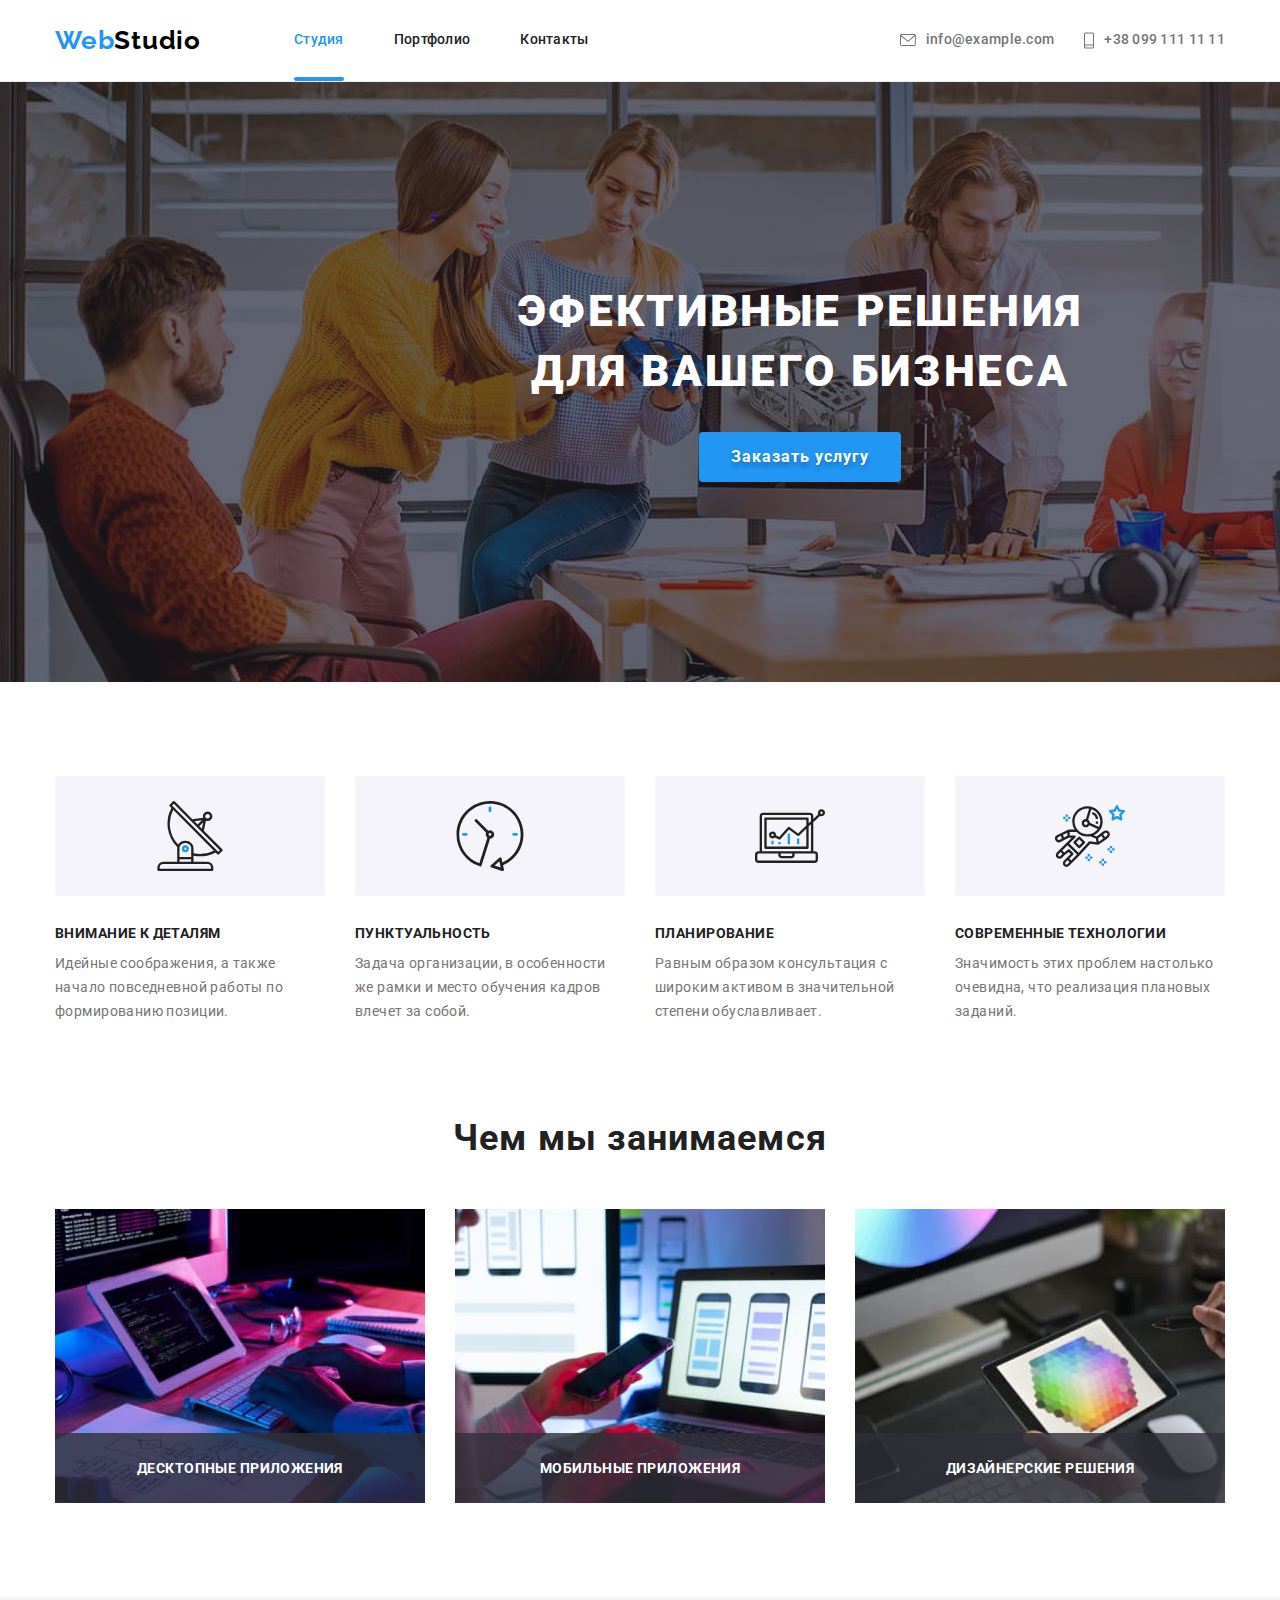
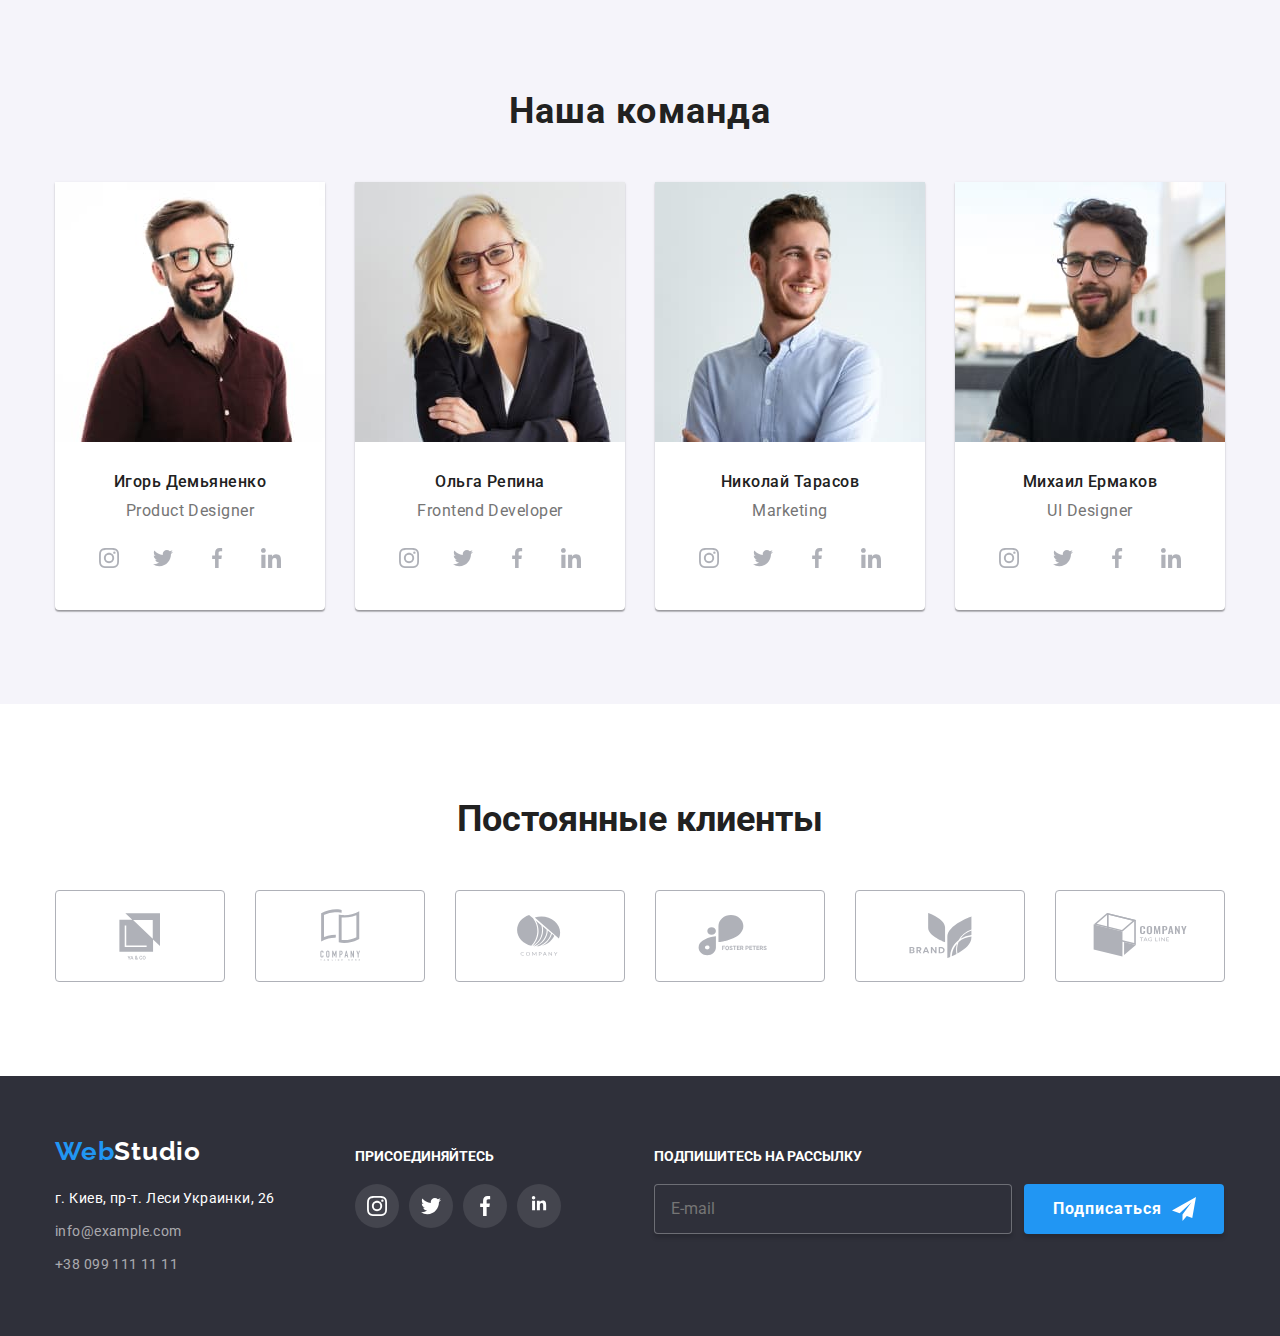
==== commit ce2c5151: "осталось пофиксить" ====
--- a/index.html
+++ b/index.html
@@ -79,20 +79,21 @@
                     <h5 class="modal__title">Оставьте свои данные, мы вам перезвоним</h5>
                     <form>
                         <div class="modal__form">
-                            <label for="name"><span class="modal__form-name">Имя</span></label>
                             <div class="modal__input">
                                 <input type="text" name="name" id="name">
+                                <label for="name"><span class="modal__form-name">Имя</span></label>
                                     <span class="modal__icons">
                                     <svg width="18px" height="18px">
                                         <use href=./images/icons.svg#icon-person></use>
                                     </svg>
                                 </span>
+                                
                             </div>
                         </div>
                         <div class="modal__form">
-                            <label for="tel"><span class="modal__form-name">Телефон</span></label>
                             <div class="modal__input">
                                 <input type="tel" name="tel" id="tel">
+                                <label for="tel"><span class="modal__form-name">Телефон</span></label>
                                 <span class="modal__icons">
                                     <svg width="18px" height="18px">
                                         <use href=./images/icons.svg#icon-phone></use>
@@ -101,9 +102,9 @@
                             </div>
                         </div>
                         <div class="modal__form">
-                            <label for="email"><span class="modal__form-name">Почта</span></label>
                             <div class="modal__input">
                             <input type="email" name="email" id="email">
+                            <label for="email"><span class="modal__form-name">Почта</span></label>
                             <span class="modal__icons">
                                 <svg width="18px" height="18px">
                                     <use href=./images/icons.svg#icon-email></use>
@@ -112,7 +113,7 @@
                             </div>
                         </div>
                         <div class="modal__comment">
-                            <label for="comment"><span class="modal__form-name">Комментарий</span></label>
+                        <label for="comment"><span class="modal__form-name">Комментарий</span></label>
                         <textarea type name="comment" rows="5" placeholder="Введите текст" id="comment"></textarea>
                         </div>
                         
@@ -219,11 +220,16 @@
         <h2 class=team__title>Наша команда</h2>
         <ul class="team__list list">
             <li class="team__item"> 
-                <img src="./images/product_designer.jpg"
-                alt="Продукт-дизайнер"
-                width="270"
-                height="260"
-                />
+                <picture>
+                    <source srcset="./images/product_designer/product_designer1200@1x.jpg 1x, 
+                    ./images/product_designer/product_designer1200@2x.jpg 2x" media="(min-width: 1200px)"/>
+                    <source srcset="./images/product_designer/product_designer768@1x.jpg 1x, 
+                    ./images/product_designer/product_designer768@2x.jpg 2x" media="(min-width: 768px)"/>
+                    <source srcset="./images/product_designer/product_designer480@1x.jpg 1x, 
+                    ./images/product_designer/product_designer480@2x.jpg 2x" media="(min-width: 480px)"/>
+                    <img src="./images/product_designer/product_designer480@1x.jpg"
+                    alt="Продукт-дизайнер" />
+                </picture>
                 <div class="team__box">
                     <h3 class="team__name">Игорь Демьяненко</h3>
                     <p class="team__position">Product Designer</p>
@@ -258,11 +264,15 @@
                 </div>
             </li>
             <li class="team__item">
-                <img src="./images/frontend_developer.jpg" 
-                alt="Фронтенд разработчик" 
-                width="270" 
-                height="260" 
-                />
+                <picture>
+                    <source srcset="./images/frontend_developer/frontend_developer1200@1x.jpg 1x, 
+                    ./images/frontend_developer/frontend_developer1200@2x.jpg 2x" media="(min-width: 1200px)" />
+                    <source srcset="./images/frontend_developer/frontend_developer768@1x.jpg 1x, 
+                    ./images/frontend_developer/frontend_developer768@2x.jpg 2x" media="(min-width: 768px)" />
+                    <source srcset="./images/frontend_developer/frontend_developer480@1x.jpg 1x, 
+                    ./images/frontend_developer/frontend_developer480@2x.jpg 2x" media="(min-width: 480px)" />
+                    <img src="./images/frontend_developer/frontend_developer480@1x.jpg" alt="Фронтенд разработчик" />
+                </picture>
                 <div class="team__box">
                     <h3 class="team__name">Ольга Репина</h3>
                     <p class="team__position">Frontend Developer</p>
@@ -295,11 +305,15 @@
                 </div>
             </li>
             <li class="team__item">
-                <img src="./images/marketing.jpg" 
-                alt="Маркетинг" 
-                width="270" 
-                height="260" 
-                />
+                <picture>
+                    <source srcset="./images/marketing/marketing1200@1x.jpg 1x, 
+                    ./images/marketing/marketing1200@2x.jpg 2x" media="(min-width: 1200px)" />
+                    <source srcset="./images/marketing/marketing768@1x.jpg 1x, 
+                    ./images/marketing/marketing768@2x.jpg 2x" media="(min-width: 768px)" />
+                    <source srcset="./images/marketing/marketing480@1x.jpg 1x, 
+                    ./images/marketing/marketing480@2x.jpg 2x" media="(min-width: 480px)" />
+                    <img src="./images/marketing/marketing480@1x.jpg" alt="Маркетинг" />
+                </picture>
                 <div class="team__box">
                     <h3 class="team__name">Николай Тарасов</h3>
                     <p class="team__position">Marketing</p>
@@ -332,10 +346,15 @@
                 </div>
             </li>
             <li class="team__item">
-                <img src="./images/designer_ui.jpg" 
-                alt="UI дизайнер" 
-                width="270" 
-                height="260" />
+                <picture>
+                    <source srcset="./images/designer_ui/designer_ui1200@1x.jpg 1x, 
+                    ./images/designer_ui/designer_ui1200@2x.jpg 2x" media="(min-width: 1200px)" />
+                    <source srcset="./images/designer_ui/designer_ui768@1x.jpg 1x, 
+                    ./images/designer_ui/designer_ui768@2x.jpg 2x" media="(min-width: 768px)" />
+                    <source srcset="./images/designer_ui/designer_ui480@1x.jpg 1x, 
+                    ./images/designer_ui/designer_ui480@2x.jpg 2x" media="(min-width: 480px)" />
+                    <img src="./images/designer_ui/designer_ui480@1x.jpg" alt="UI дизайнер" />
+                </picture>
                 <div class="team__box">
                     <h3 class="team__name   ">Михаил Ермаков</h3>
                     <p class="team__position">UI Designer</p>
@@ -486,6 +505,6 @@
                 </div>
             </footer>
     <script src="./js/modal.js"></script>
-    <script src="./js/menu.js"></script>
+    <script src="./js/mobile-menu.js"></script>
     </body>
 </html>
--- a/css/main.min.css
+++ b/css/main.min.css
@@ -1,2 +1,2 @@
-:root{--main-text-color: #757575;--color-text-nav: #212121;--color-accent: #2196f3;--background-color-main: #e5e5e5;--background-color: #2f303a;--background-buttons: #f5f4fa;--color-but-add: #fff;--color-icons: #afb1b8;--timing-function: cubic-bezier(0.4, 0, 0.2, 1);--logo-font: Raleway, sans-serif;--main-font: Roboto, sans-serif;--hover-button: #188ce8}body{font-family:var(--main-font);color:var(--main-text-color)}img{display:block}.list{padding:0px;margin:0px;list-style:none}.container{margin-left:auto;margin-right:auto;padding-left:15px;padding-right:15px;max-width:320px}@media screen and (min-width: 480px){.container{max-width:480px}}@media screen and (min-width: 768px){.container{max-width:768px}}@media screen and (min-width: 1200px){.container{max-width:1200px}}.section{padding-top:60px;padding-bottom:60px}@media (min-width: 1200px){.section{padding-top:94px;padding-bottom:94px}}.header{border-bottom:1px solid #eeeeee;position:relative}.logolink{font-family:var(--logo-font);font-weight:700;font-size:26px;line-height:1.19;letter-spacing:0.03em;text-decoration:none}.logolink__constanta{color:var(--color-accent)}.logolink__header{color:#000}.flexbox{display:-webkit-box;display:-ms-flexbox;display:flex;-webkit-box-align:center;-ms-flex-align:center;align-items:center;-webkit-box-pack:justify;-ms-flex-pack:justify;justify-content:space-between}.navigation,.contacts{display:-webkit-box;display:-ms-flexbox;display:flex;-webkit-box-align:center;-ms-flex-align:center;align-items:center}.navigation{display:none}@media screen and (min-width: 768px){.navigation{display:-webkit-box;display:-ms-flexbox;display:flex}}.menu-nav{padding-left:0;margin-top:0px;margin-bottom:0px;display:-webkit-box;display:-ms-flexbox;display:flex;-webkit-box-orient:horizontal;-webkit-box-direction:normal;-ms-flex-direction:row;flex-direction:row;margin-left:88px}@media screen and (min-width: 1200px){.menu-nav{margin-left:93px}}.menu-nav__link{position:relative}.menu-nav .menu-nav__current::after{content:'';display:block;width:100%;height:4px;background-color:var(--color-accent);position:absolute;bottom:-1px;border-radius:2px;color:var(--color-accent)}.menu-nav .menu-nav__item:not(:last-child){margin-right:50px}.menu-nav .menu-nav__link{display:block;-webkit-box-align:center;-ms-flex-align:center;align-items:center;padding-top:32px;padding-bottom:32px;font-weight:500;font-size:14px;line-height:1.14;letter-spacing:0.02em;text-decoration:none;color:var(--color-text-nav);-webkit-transition-property:color;transition-property:color;-webkit-transition-duration:250ms;transition-duration:250ms;-webkit-transition-timing-function:var(--timing-function);transition-timing-function:var(--timing-function);-webkit-transition-delay:0ms;transition-delay:0ms}.menu-nav .menu-nav__link:hover,.menu-nav .menu-nav__link:focus{color:var(--color-accent)}.menu-nav .menu-nav__current{color:var(--color-accent)}.contacts{margin-left:auto;padding-left:0px;margin-top:0px;margin-bottom:0px;display:none}@media screen and (min-width: 768px){.contacts{display:-webkit-box;display:-ms-flexbox;display:flex;-webkit-box-orient:vertical;-webkit-box-direction:normal;-ms-flex-direction:column;flex-direction:column;-webkit-box-align:start;-ms-flex-align:start;align-items:flex-start}}@media screen and (min-width: 1200px){.contacts{display:-webkit-box;display:-ms-flexbox;display:flex;-webkit-box-orient:horizontal;-webkit-box-direction:normal;-ms-flex-direction:row;flex-direction:row}}.contacts__icons{margin-right:10px}@media screen and (min-width: 1200px){.contacts .contacts__item:not(:last-child){margin-right:30px}}.contacts__link{padding-top:5px;padding-bottom:5px;display:-webkit-box;display:-ms-flexbox;display:flex;-webkit-box-align:center;-ms-flex-align:center;align-items:center}@media screen and (min-width: 1200px){.contacts__link{padding-top:32px;padding-bottom:32px}}.contacts__link:hover .contacts__icons,.contacts__link:focus .contacts__icons{fill:var(--color-accent)}.contacts .contacts__link{font-style:normal;font-weight:500;font-size:14px;line-height:1.14;letter-spacing:0.02em;text-decoration:none;color:var(--main-text-color);-webkit-transition-property:color;transition-property:color;-webkit-transition-duration:250ms;transition-duration:250ms;-webkit-transition-timing-function:var(--timing-function);transition-timing-function:var(--timing-function);-webkit-transition-delay:0ms;transition-delay:0ms}.contacts .contacts__link:hover,.contacts .contacts__link:focus{color:var(--color-accent)}.contacts__icons{fill:var(--main-text-color);-webkit-transition-property:fill;transition-property:fill;-webkit-transition-duration:250ms;transition-duration:250ms;-webkit-transition-timing-function:var(--timing-function);transition-timing-function:var(--timing-function);-webkit-transition-delay:0ms;transition-delay:0ms}.header__menu{display:-webkit-inline-box;display:-ms-inline-flexbox;display:inline-flex;border:none;background-color:var(--color-but-add);margin:0px;padding:0px;z-index:1}@media screen and (min-width: 768px){.header__menu{display:none}}.header__menu .icon-menu{display:none}.header__menu.is-open .icon-menu{display:block}.header__menu.is-open .icon-close{display:none}.header__menu-container{display:none;background-color:var(--color-but-add);padding:0px 15px 48px 40px;width:100%;position:absolute;left:0;top:0%;height:796px}.header__menu-container.is-open{display:block}@media screen and (min-width: 768px){.header__menu-container{display:none}}.mob-navigation{display:-webkit-box;display:-ms-flexbox;display:flex;-webkit-box-orient:vertical;-webkit-box-direction:normal;-ms-flex-direction:column;flex-direction:column;text-decoration:none;font-weight:500;font-size:40px;line-height:47px;letter-spacing:0.02em;color:var(--color-text-nav)}.mob-navigation:hover,.mob-navigation:focus{color:var(--color-accent)}.mob-items:first-child{margin-top:48px}.mob-items:not(:last-child){margin-bottom:32px}.mob-contacts{text-decoration:none;font-weight:500;font-size:34px;line-height:40px;letter-spacing:0.02em;color:var(--color-accent);margin-top:302px}.mail-contacts{text-decoration:none;font-weight:500;font-size:24px;line-height:28px;letter-spacing:0.02em;color:var(--main-text-color)}.web-contacts{text-decoration:none;color:var(--color-accent);font-weight:500;font-size:18px;line-height:22px;letter-spacing:0.02em;padding-top:10px;padding-bottom:10px;padding-right:10px}.web-items:not(:last-child){border-right:1px solid rgba(33,33,33,0.2)}.web-items:nth-child(n+2){padding-left:10px}.web-list{display:-webkit-box;display:-ms-flexbox;display:flex;-webkit-box-orient:horizontal;-webkit-box-direction:normal;-ms-flex-direction:row;flex-direction:row;margin-top:64px}.mob-item{margin-top:302px;margin-bottom:32px}.header__menu:focus .icon-menu,.header__menu:hover .icon-menu,.header__menu:focus .icon-close,.header__menu:hover .icon-close{fill:var(--color-accent)}.hero{background-image:-webkit-gradient(linear, left top, left bottom, from(rgba(47,48,58,0.4)), to(rgba(47,48,58,0.4))),url("../images/background_hero.jpg");background-image:linear-gradient(to bottom, rgba(47,48,58,0.4), rgba(47,48,58,0.4)),url("../images/background_hero.jpg");background-repeat:no-repeat;background-position:50% 50%;background-size:cover;display:-webkit-box;display:-ms-flexbox;display:flex;-webkit-box-align:center;-ms-flex-align:center;align-items:center;-webkit-box-orient:vertical;-webkit-box-direction:normal;-ms-flex-direction:column;flex-direction:column;padding-top:200px;padding-bottom:200px}.hero__title{font-weight:900;line-height:1.36;text-align:center;letter-spacing:0.06em;text-transform:uppercase;color:var(--color-but-add);margin-bottom:0px;margin-top:0px;padding-bottom:30px;font-size:26px}@media screen and (min-width: 1200px){.hero__title{font-size:44px}}.hero__button-open{font-weight:700;font-size:16px;line-height:1.875;letter-spacing:0.06em;background-color:var(--color-accent);color:var(--color-but-add);cursor:pointer;text-shadow:0px 4px 4px rgba(0,0,0,0.25);border-radius:4px;padding:10px 32px;-webkit-transition-property:background-color;transition-property:background-color;-webkit-transition-duration:250ms;transition-duration:250ms;-webkit-transition-timing-function:var(--timing-function);transition-timing-function:var(--timing-function);-webkit-transition-delay:0ms;transition-delay:0ms;border:none}.hero__button-open:hover,.hero__button-open:focus{background-color:var(--hover-button);cursor:pointer}.hero__backdrop{position:fixed;background-color:rgba(0,0,0,0.2);top:0;left:0;width:100%;height:100%;z-index:1;opacity:1;-webkit-transition:opacity;transition:opacity;-webkit-transition-duration:250ms;transition-duration:250ms;-webkit-transition-timing-function:var(--timing-function);transition-timing-function:var(--timing-function);-webkit-transition-delay:0ms;transition-delay:0ms;padding:93px 15px 94px 15px;overflow-y:scroll}@media screen and (min-width: 768px) and (max-width: 1199px){.hero__backdrop{padding:208px 159px 207px 159px}}.hero__backdrop.is-hidden{opacity:0;pointer-events:none}.hero__backdrop.is-hidden .modal{-webkit-transform:translate(-50%, -50%) scale(0.1);transform:translate(-50%, -50%) scale(0.1)}.benefits__title{color:var(--color-text-nav);font-weight:700;font-size:14px;line-height:1.14;letter-spacing:0.03em;margin-top:0px;margin-bottom:0px;display:-webkit-box;display:-ms-flexbox;display:flex;-webkit-box-pack:center;-ms-flex-pack:center;justify-content:center}@media screen and (min-width: 768px){.benefits__title{-webkit-box-pack:start;-ms-flex-pack:start;justify-content:flex-start}}.benefits__text{font-size:14px;line-height:1.71;letter-spacing:0.03em;margin-top:10px;margin-bottom:0px}.benefits{padding-top:60px;padding-bottom:60px}@media screen and (min-width: 1200px){.benefits{padding-top:94px;padding-bottom:0px}}.benefits__list{display:-webkit-box;display:-ms-flexbox;display:flex;-webkit-box-orient:vertical;-webkit-box-direction:normal;-ms-flex-direction:column;flex-direction:column;padding:0px;margin:0px}@media screen and (min-width: 768px){.benefits__list{-webkit-box-orient:horizontal;-webkit-box-direction:normal;-ms-flex-direction:row;flex-direction:row;-ms-flex-wrap:wrap;flex-wrap:wrap}}@media screen and (min-width: 1200px){.benefits__list{-webkit-box-orient:horizontal;-webkit-box-direction:normal;-ms-flex-direction:row;flex-direction:row}}.benefits__item{width:450px}@media screen and (min-width: 768px){.benefits__item{width:354px}}@media screen and (min-width: 1200px){.benefits__item{width:270px}}.benefits__item:not(:last-child){margin-bottom:30px}@media screen and (min-width: 768px){.benefits__item:not(:last-child){margin-bottom:0px}}@media screen and (min-width: 1200px){.benefits__item:not(:last-child){margin-right:30px}}@media screen and (min-width: 768px) and (max-width: 1199px){.benefits__item:nth-child(-n+2){margin-bottom:30px}}@media screen and (min-width: 768px) and (max-width: 1199px){.benefits__item:nth-child(odd){margin-right:30px}}.benefits__icon{width:450px;height:120px;background-color:var(--background-buttons);border-radius:4px;margin-bottom:30px;display:-webkit-box;display:-ms-flexbox;display:flex;-webkit-box-align:center;-ms-flex-align:center;align-items:center;-webkit-box-pack:center;-ms-flex-pack:center;justify-content:center}@media screen and (min-width: 768px){.benefits__icon{width:354px}}@media screen and (min-width: 1200px){.benefits__icon{width:270px}}.about-us__list{display:-webkit-box;display:-ms-flexbox;display:flex;margin-top:0px;margin-bottom:0px;padding:0px}.about-us__title{margin-top:0px;margin-bottom:50px;font-weight:700;font-size:36px;line-height:1.16;text-align:center;letter-spacing:0.03em;color:var(--color-text-nav)}.about-us__list li:not(:last-child){margin-right:30px}.footer__contact-list{margin-top:0px;padding:0px;margin-bottom:0px}.about-us__box{background:rgba(47,48,58,0.8);position:absolute;bottom:0;width:370px;height:70px;font-weight:bold;font-size:14px;line-height:16px;letter-spacing:0.03em;color:var(--color-but-add);display:-webkit-box;display:-ms-flexbox;display:flex;-webkit-box-align:center;-ms-flex-align:center;align-items:center;-webkit-box-pack:center;-ms-flex-pack:center;justify-content:center}.about-us__item{position:relative}.about-us{display:none}@media screen and (min-width: 1200px){.about-us{display:-webkit-box;display:-ms-flexbox;display:flex}}.team__item{width:450px;background-color:var(--color-but-add);border:none;-webkit-box-shadow:0px 1px 3px rgba(0,0,0,0.12),0px 1px 1px rgba(0,0,0,0.14),0px 2px 1px rgba(0,0,0,0.2);box-shadow:0px 1px 3px rgba(0,0,0,0.12),0px 1px 1px rgba(0,0,0,0.14),0px 2px 1px rgba(0,0,0,0.2);border-radius:0px 0px 4px 4px}@media screen and (min-width: 768px){.team__item{width:354px}}@media screen and (min-width: 1200px){.team__item{width:270px}}.team__item:not(:last-child){margin-bottom:30px}@media screen and (min-width: 768px){.team__item:not(:last-child){margin-bottom:0px}}@media screen and (min-width: 1200px){.team__item:not(:last-child){margin-right:30px;margin-bottom:0px}}@media screen and (min-width: 768px) and (max-width: 1199px){.team .team__item:nth-child(-n+2){margin-bottom:30px}}@media screen and (min-width: 768px) and (max-width: 1199px){.team .team__item:nth-child(odd){margin-right:30px}}.team .team__list{display:-webkit-box;display:-ms-flexbox;display:flex;-webkit-box-orient:vertical;-webkit-box-direction:normal;-ms-flex-direction:column;flex-direction:column;-ms-flex-wrap:nowrap;flex-wrap:nowrap;padding-left:0px;margin-top:0px;margin-bottom:0px}@media screen and (min-width: 768px){.team .team__list{-webkit-box-orient:horizontal;-webkit-box-direction:normal;-ms-flex-direction:row;flex-direction:row;-ms-flex-wrap:wrap;flex-wrap:wrap}}.team__icons-list{display:-webkit-box;display:-ms-flexbox;display:flex;-webkit-box-pack:center;-ms-flex-pack:center;justify-content:center;-webkit-box-align:center;-ms-flex-align:center;align-items:center;padding:16px 32px 0px 32px}.team__icons-item+.team__icons-item{margin-left:10px}.team__links{display:-webkit-box;display:-ms-flexbox;display:flex;-webkit-box-align:center;-ms-flex-align:center;align-items:center;-webkit-box-pack:center;-ms-flex-pack:center;justify-content:center;width:44px;height:44px;border-radius:50%;-webkit-transition-property:background-color;transition-property:background-color;-webkit-transition-duration:250ms;transition-duration:250ms;-webkit-transition-timing-function:var(--timing-function);transition-timing-function:var(--timing-function);-webkit-transition-delay:0ms;transition-delay:0ms}.team__links:hover,.team__links:focus{background-color:var(--color-accent)}.team__links .team__icons{fill:var(--color-icons);-webkit-transition-property:fill;transition-property:fill;-webkit-transition-duration:250ms;transition-duration:250ms;-webkit-transition-timing-function:var(--timing-function);transition-timing-function:var(--timing-function);-webkit-transition-delay:0ms;transition-delay:0ms}.team__links:hover .team__icons,.team__links:focus .team__icons{fill:var(--color-but-add)}.team__title{font-weight:700;font-size:36px;line-height:1.12;text-align:center;letter-spacing:0.03em;color:var(--color-text-nav);margin-top:0px;margin-bottom:30px}@media screen and (min-width: 1200px){.team__title{margin-bottom:50px}}.team{background-color:var(--background-buttons)}.team__box{padding-top:30px;padding-bottom:30px}.team__name{font-weight:500;font-size:16px;line-height:1.187;letter-spacing:0.03em;color:var(--color-text-nav);margin-top:0px;margin-bottom:0px;text-align:center;padding-bottom:10px}.team__position{font-size:16px;line-height:1.187;letter-spacing:0.03em;margin-top:0px;margin-bottom:0px;text-align:center}.client__title{color:var(--color-text-nav);font-weight:bold;font-size:36px;line-height:42px;text-align:center;letter-spacing:1.17;margin-top:0px;margin-bottom:30px}@media screen and (min-width: 1200px){.client__title{margin-bottom:50px}}.client__list{display:-webkit-box;display:-ms-flexbox;display:flex;-ms-flex-wrap:wrap;flex-wrap:wrap;padding:0px;margin:0px}@media screen and (min-width: 1200px){.client__item+.client__item{margin-left:30px}}.client__item:nth-child(odd){margin-right:30px}@media screen and (min-width: 768px){.client__item:nth-child(odd){margin-right:0px}}.client__item:nth-child(-n+4){margin-bottom:30px}@media screen and (min-width: 768px){.client__item:nth-child(-n+4){margin-bottom:0px}}@media screen and (min-width: 768px) and (max-width: 1199px){.client__item:nth-child(-n+3){margin-bottom:30px}}@media screen and (min-width: 768px) and (max-width: 1199px){.client__item:nth-child(3n+1){margin-right:30px}}@media screen and (min-width: 768px) and (max-width: 1199px){.client__item:nth-child(3n+2){margin-right:30px}}.client__icon{fill:var(--color-icons);-webkit-transition-property:fill;transition-property:fill;-webkit-transition-duration:250ms;transition-duration:250ms;-webkit-transition-timing-function:var(--timing-function);transition-timing-function:var(--timing-function);-webkit-transition-delay:0ms;transition-delay:0ms}.client__item{display:-webkit-box;display:-ms-flexbox;display:flex}.client__link{width:210px;height:92px;border:1px solid var(--color-icons);border-radius:4px;-webkit-transition-property:fill, border;transition-property:fill, border;-webkit-transition-duration:250ms;transition-duration:250ms;-webkit-transition-timing-function:var;transition-timing-function:var;-webkit-transition-delay:0ms;transition-delay:0ms;display:-webkit-box;display:-ms-flexbox;display:flex;-webkit-box-align:center;-ms-flex-align:center;align-items:center;-webkit-box-pack:center;-ms-flex-pack:center;justify-content:center}@media screen and (min-width: 768px){.client__link{width:226px}}@media screen and (min-width: 1200px){.client__link{width:170px}}.client__link:hover,.client__link:focus{fill:var(--color-accent);border:1px solid var(--color-accent)}.client__link:hover .client__icon,.client__link:focus .client__icon{fill:var(--color-accent)}.footer{background-color:var(--background-color);padding-top:60px;padding-bottom:60px}.footer__link{color:rgba(255,255,255,0.6);text-decoration:none;font-style:normal;font-weight:400;font-size:14px;line-height:1.71;letter-spacing:0.03em}.footer__mail-item{margin-top:9px}.footer__tel-item{margin-top:9px}.footer__address-item{margin-top:20px}.footer .footer__address-link{font-style:normal;color:var(--color-but-add);font-family:var(--main-font);font-size:14px;line-height:1.71;letter-spacing:0.03em;text-decoration:none}.footer__join{margin-top:60px}@media screen and (min-width: 768px){.footer__join{margin-left:165px;margin-top:0px;display:-webkit-box;display:-ms-flexbox;display:flex;-ms-flex-item-align:start;align-self:flex-start}}@media screen and (min-width: 1200px){.footer__join{margin-left:81px;margin-top:12px}}.footer__join-tittle{color:var(--color-but-add);font-style:normal;font-weight:bold;font-size:14px;line-height:16px;letter-spacing:1.143;margin-top:0px;margin-bottom:20px;display:-webkit-box;display:-ms-flexbox;display:flex;-webkit-box-align:center;-ms-flex-align:center;align-items:center;-webkit-box-pack:center;-ms-flex-pack:center;justify-content:center}@media screen and (min-width: 1200px){.footer__join-tittle{-webkit-box-pack:start;-ms-flex-pack:start;justify-content:flex-start}}.footer__join-list{display:-webkit-box;display:-ms-flexbox;display:flex;-webkit-box-align:center;-ms-flex-align:center;align-items:center;padding:0px;margin:0px}.footer__join-link{display:-webkit-box;display:-ms-flexbox;display:flex;-webkit-box-align:center;-ms-flex-align:center;align-items:center;-webkit-box-pack:center;-ms-flex-pack:center;justify-content:center;width:44px;height:44px;border-radius:50%;background-color:rgba(255,255,255,0.1);-webkit-transition-property:background-color;transition-property:background-color;-webkit-transition-duration:250ms;transition-duration:250ms;-webkit-transition-timing-function:var(--timing-function);transition-timing-function:var(--timing-function);-webkit-transition-delay:0ms;transition-delay:0ms}.footer__join-link:hover,.footer__join-link:focus{background-color:var(--color-accent)}.footer__join-item+.footer__join-item{margin-left:10px}.footer__join-icons{fill:var(--color-but-add)}.footer__list{padding:0px;margin:0px;display:-webkit-box;display:-ms-flexbox;display:flex;-webkit-box-orient:vertical;-webkit-box-direction:normal;-ms-flex-direction:column;flex-direction:column;-webkit-box-align:center;-ms-flex-align:center;align-items:center}@media screen and (min-width: 768px){.footer__list{-webkit-box-orient:horizontal;-webkit-box-direction:normal;-ms-flex-direction:row;flex-direction:row;-ms-flex-wrap:wrap;flex-wrap:wrap}}@media screen and (min-width: 1200px){.footer__list{-webkit-box-align:start;-ms-flex-align:start;align-items:flex-start}}.footer__submit{width:200px;height:50px;-webkit-box-shadow:0px 4px 4px rgba(0,0,0,0.15);box-shadow:0px 4px 4px rgba(0,0,0,0.15);border-radius:4px;background:var(--color-accent);cursor:pointer;border:none;margin-top:20px}@media screen and (min-width: 1200px){.footer__submit{margin-left:12px;margin-top:0px}}.footer__submit:hover,.footer__submit:focus{background-color:var(--hover-button);cursor:pointer}.footer__mailing{margin-top:60px}@media screen and (min-width: 768px){.footer__mailing{margin-left:150px}}@media screen and (min-width: 1200px){.footer__mailing{margin-left:93px;-ms-flex-item-align:start;align-self:flex-start;margin-top:12px}}.footer__submit-icon{margin-left:10px}.footer__submit-text{font-weight:700;font-size:16px;line-height:1.875;letter-spacing:0.06em;color:var(--color-but-add)}.footer__mailing-input input{width:450px;height:50px;background:var(--background-color);border:1px solid rgba(255,255,255,0.3);-webkit-box-shadow:0px 4px 4px rgba(0,0,0,0.15);box-shadow:0px 4px 4px rgba(0,0,0,0.15);border-radius:4px;padding-left:16px;color:var(--color-but-add);outline:none}@media screen and (min-width: 1200px){.footer__mailing-input input{width:358px}}.footer__mailing-form{display:-webkit-box;display:-ms-flexbox;display:flex;-webkit-box-orient:vertical;-webkit-box-direction:normal;-ms-flex-direction:column;flex-direction:column;-webkit-box-align:center;-ms-flex-align:center;align-items:center}@media screen and (min-width: 1200px){.footer__mailing-form{-webkit-box-orient:horizontal;-webkit-box-direction:normal;-ms-flex-direction:row;flex-direction:row}}.but-list{display:-webkit-box;display:-ms-flexbox;display:flex;-webkit-box-align:center;-ms-flex-align:center;align-items:center;-webkit-box-pack:center;-ms-flex-pack:center;justify-content:center}.logolink__footer{color:var(--color-but-add)}.footer .contacts-link{font-style:normal;font-weight:500;font-size:14px;line-height:1.14;letter-spacing:0.02em;text-decoration:none;color:var(--main-text-color);-webkit-transition-property:color;transition-property:color;-webkit-transition-duration:250ms;transition-duration:250ms;-webkit-transition-timing-function:var(--timing-function);transition-timing-function:var(--timing-function);-webkit-transition-delay:0ms;transition-delay:0ms}.footer__contact,.footer__contact-list{display:-webkit-box;display:-ms-flexbox;display:flex;-webkit-box-orient:vertical;-webkit-box-direction:normal;-ms-flex-direction:column;flex-direction:column;-webkit-box-align:center;-ms-flex-align:center;align-items:center}@media screen and (min-width: 1200px){.footer__contact,.footer__contact-list{-webkit-box-align:start;-ms-flex-align:start;align-items:flex-start}}@media screen and (min-width: 768px){.footer__contact{margin-left:61px}}@media screen and (min-width: 1200px){.footer__contact{margin-left:0px}}.modal{width:450px;height:609px;background-color:var(--color-but-add);-webkit-box-shadow:0px 1px 3px rgba(0,0,0,0.12),0px 1px 1px rgba(0,0,0,0.14),0px 2px 1px rgba(0,0,0,0.2);box-shadow:0px 1px 3px rgba(0,0,0,0.12),0px 1px 1px rgba(0,0,0,0.14),0px 2px 1px rgba(0,0,0,0.2);border-radius:4px;-webkit-transition-property:-webkit-transform;transition-property:-webkit-transform;transition-property:transform;transition-property:transform, -webkit-transform;-webkit-transition-duration:250ms;transition-duration:250ms;-webkit-transition-timing-function:var(--timing-function);transition-timing-function:var(--timing-function);-webkit-transition-delay:0ms;transition-delay:0ms;position:fixed;top:50%;left:50%;-webkit-transform:translate(-50%, -50%) scale(1);transform:translate(-50%, -50%) scale(1)}.modal__button-close{width:30px;height:30px;position:absolute;top:8px;right:8px;border:none;background-color:var(--color-but-add);padding:0px;cursor:pointer;border:1px solid rgba(0,0,0,0.1);border-radius:50%;padding:6px}.modal__button-close:hover .modal__icon-close{fill:var(--color-accent)}.modal__icon-close{-webkit-transition-property:fill;transition-property:fill;-webkit-transition-duration:250ms;transition-duration:250ms;-webkit-transition-timing-function:var(--timing-function);transition-timing-function:var(--timing-function);-webkit-transition-delay:0ms;transition-delay:0ms}.modal__title{font-weight:bold;font-size:20px;line-height:1.15;text-align:center;letter-spacing:0.03em;color:var(--color-text-nav);margin-bottom:12px;margin-top:0px}.modal__area{padding:40px}textarea{resize:none}.modal__form{margin-bottom:10px;display:-webkit-box;display:-ms-flexbox;display:flex;-webkit-box-orient:vertical;-webkit-box-direction:normal;-ms-flex-direction:column;flex-direction:column}.modal__form input{border:1px solid rgba(33,33,33,0.2);border-radius:4px;height:40px;padding:11px 0px 11px 42px;outline:none;-webkit-transition-property:border;transition-property:border;-webkit-transition-duration:250ms;transition-duration:250ms;-webkit-transition-timing-function:var(--timing-function);transition-timing-function:var(--timing-function);-webkit-transition-delay:0ms;transition-delay:0ms}.modal__form input:focus{border:1px solid var(--color-accent);cursor:pointer}.modal__form label{margin-bottom:4px}.modal__checkbox label{display:-webkit-box;display:-ms-flexbox;display:flex;-webkit-box-align:center;-ms-flex-align:center;align-items:center;cursor:pointer}.modal__checkbox-input{display:none}.modal__checkbox-input:checked+.modal__checkbox-icon{border-color:var(--color-accent);background-color:var(--color-accent);background-image:url("../images/check.svg");background-size:cover}.modal__checkbox-icon{display:inline-block;width:16px;height:15px;border:2px solid var(--color-text-nav);border-radius:4px}.modal__checkbox{margin-bottom:30px;display:-webkit-box;display:-ms-flexbox;display:flex;-webkit-box-pack:center;-ms-flex-pack:center;justify-content:center}.modal__checkbox-text{font-weight:400;font-size:12px;line-height:1.71;letter-spacing:0.03em;margin-left:7px}.modal__checkbox-link{color:var(--color-accent);text-decoration-skip-ink:none}.modal__button-submit{display:-webkit-box;display:-ms-flexbox;display:flex;-webkit-box-pack:center;-ms-flex-pack:center;justify-content:center;-webkit-box-align:center;-ms-flex-align:center;align-items:center;width:200px;height:50px;background:var(--color-accent);-webkit-box-shadow:0px 4px 4px rgba(0,0,0,0.15);box-shadow:0px 4px 4px rgba(0,0,0,0.15);border-radius:4px;color:var(--color-but-add);font-family:var(--main-font);font-weight:bold;font-size:16px;line-height:1.875;letter-spacing:0.06em;border:none}.modal__button-submit:hover,.modal__button-submit:focus{background-color:var(--hover-button);cursor:pointer}.modal__comment{display:-webkit-box;display:-ms-flexbox;display:flex;-webkit-box-orient:vertical;-webkit-box-direction:normal;-ms-flex-direction:column;flex-direction:column;margin-bottom:20px}.modal__comment label{padding-bottom:4px}.modal__comment textarea{padding:12px 16px;border:1px solid rgba(33,33,33,0.2);border-radius:4px;outline:none;-webkit-transition-property:border;transition-property:border;-webkit-transition-duration:250ms;transition-duration:250ms;-webkit-transition-timing-function:var(--timing-function);transition-timing-function:var(--timing-function);-webkit-transition-delay:0ms;transition-delay:0ms}.modal__comment textarea:focus{border:1px solid var(--color-accent)}.modal__comment textarea::-webkit-input-placeholder{font-size:12px;line-height:1.17;letter-spacing:0.01em;color:rgba(117,117,117,0.5)}.modal__comment textarea:-ms-input-placeholder{font-size:12px;line-height:1.17;letter-spacing:0.01em;color:rgba(117,117,117,0.5)}.modal__comment textarea::-ms-input-placeholder{font-size:12px;line-height:1.17;letter-spacing:0.01em;color:rgba(117,117,117,0.5)}.modal__comment textarea::placeholder{font-size:12px;line-height:1.17;letter-spacing:0.01em;color:rgba(117,117,117,0.5)}.modal__submit{display:-webkit-box;display:-ms-flexbox;display:flex;-webkit-box-pack:center;-ms-flex-pack:center;justify-content:center}.modal__icons{position:absolute;top:11px;left:12px;fill:var(--color-text-nav);-webkit-transition-property:fill;transition-property:fill;-webkit-transition-duration:250ms;transition-duration:250ms;-webkit-transition-timing-function:var(--timing-function);transition-timing-function:var(--timing-function);-webkit-transition-delay:0ms;transition-delay:0ms}.modal__input{position:relative;display:-webkit-box;display:-ms-flexbox;display:flex;-webkit-box-orient:vertical;-webkit-box-direction:normal;-ms-flex-direction:column;flex-direction:column}.modal__input input:focus ~ .modal__icons{fill:var(--color-accent)}.modal__form-name{font-weight:400;font-size:12px;line-height:1.17;letter-spacing:0.01em}.portfolio__button-list{padding:0px;margin-top:0px;margin-bottom:0px;display:-webkit-box;display:-ms-flexbox;display:flex;-webkit-box-pack:center;-ms-flex-pack:center;justify-content:center;-webkit-box-orient:horizontal;-webkit-box-direction:normal;-ms-flex-direction:row;flex-direction:row;-ms-flex-wrap:wrap;flex-wrap:wrap;-webkit-box-pack:start;-ms-flex-pack:start;justify-content:flex-start}@media screen and (min-width: 768px){.portfolio__button-list{-webkit-box-pack:center;-ms-flex-pack:center;justify-content:center}}.portfolio__button-list .portfolio__button{font-family:var(--main-font);color:var(--color-text-nav);background-color:var(--background-buttons);font-weight:500;font-size:16px;line-height:1.625;letter-spacing:0.03em;cursor:pointer;border-radius:4px;border:transparent;padding:6px 22px;-webkit-transition-property:color, background-color, -webkit-box-shadow;transition-property:color, background-color, -webkit-box-shadow;transition-property:color, background-color, box-shadow;transition-property:color, background-color, box-shadow, -webkit-box-shadow;-webkit-transition-duration:250ms;transition-duration:250ms;-webkit-transition-timing-function:var(--timing-function);transition-timing-function:var(--timing-function);-webkit-transition-delay:0ms;transition-delay:0ms}.portfolio__button-list .portfolio__button:hover,.portfolio__button-list .portfolio__button:focus{-webkit-box-shadow:0px 3px 1px rgba(0,0,0,0.1),0px 1px 2px rgba(0,0,0,0.08),0px 2px 2px rgba(0,0,0,0.12);box-shadow:0px 3px 1px rgba(0,0,0,0.1),0px 1px 2px rgba(0,0,0,0.08),0px 2px 2px rgba(0,0,0,0.12);color:var(--color-but-add);background-color:var(--color-accent)}.portfolio__button-item:not(:last-child){margin-right:8px}.portfolio__button-item:nth-child(-n+3){margin-bottom:15px}.portfolio__link{text-decoration:none}.portfolio__link:hover .portfolio__card-text{-webkit-transform:translateY(0%);transform:translateY(0%)}.portfolio__link .portfolio__card{-webkit-transition-property:-webkit-box-shadow;transition-property:-webkit-box-shadow;transition-property:box-shadow;transition-property:box-shadow, -webkit-box-shadow;-webkit-transition-duration:250ms;transition-duration:250ms;-webkit-transition-timing-function:var(--timing-function);transition-timing-function:var(--timing-function);-webkit-transition-delay:0ms;transition-delay:0ms}.portfolio__link .portfolio__card:hover .portfolio__card{-webkit-box-shadow:0px 1px 1px rgba(0,0,0,0.12),0px 4px 4px rgba(0,0,0,0.06),1px 4px 6px rgba(0,0,0,0.16);box-shadow:0px 1px 1px rgba(0,0,0,0.12),0px 4px 4px rgba(0,0,0,0.06),1px 4px 6px rgba(0,0,0,0.16)}.portfolio__card-actions{position:relative;overflow:hidden}.portfolio__card-text{display:-webkit-box;display:-ms-flexbox;display:flex;padding-left:24px;padding-right:24px;-ms-flex-wrap:wrap;flex-wrap:wrap;-webkit-box-align:center;-ms-flex-align:center;align-items:center;position:absolute;background:rgba(33,150,243,0.9);color:var(--color-but-add);width:100%;height:100%;bottom:0;font-weight:400;font-size:18px;line-height:1.56;letter-spacing:0.03em;-webkit-transform:translateY(101%);transform:translateY(101%);-webkit-transition-property:-webkit-transform;transition-property:-webkit-transform;transition-property:transform;transition-property:transform, -webkit-transform;-webkit-transition-duration:250ms;transition-duration:250ms;-webkit-transition-timing-function:var(--timing-function);transition-timing-function:var(--timing-function);-webkit-transition-delay:0ms;transition-delay:0ms}.portfolio__list{display:-webkit-box;display:-ms-flexbox;display:flex;-ms-flex-wrap:wrap;flex-wrap:wrap;padding:0px;margin-top:40px;margin-bottom:0px}@media screen and (min-width: 768px){.portfolio__list{margin-top:30px}}@media screen and (min-width: 1200px){.portfolio__list{margin-top:50px}}.portfolio__list .portfolio__title{font-weight:700;font-size:18px;line-height:2;letter-spacing:0.06em;color:var(--color-text-nav);margin-top:0px;margin-bottom:0px}.portfolio__list .portfolio__type{font-size:16px;line-height:1.875;letter-spacing:0.03em;padding:0px;margin-top:0px;margin-bottom:0px;padding-top:4px;color:var(--main-text-color)}.portfolio__box{padding:20px 24px;border-bottom:1px solid #eeeeee;border-left:1px solid #eeeeee;border-right:1px solid #eeeeee}@media screen and (min-width: 768px) and (max-width: 1199px){.portfolio__item:nth-child(1) .portfolio__box{height:146px}}.portfolio__item:not(:last-child){margin-bottom:30px}@media screen and (min-width: 768px){.portfolio__item:nth-child(odd){margin-right:30px}}@media screen and (min-width: 1200px){.portfolio__item{margin-right:30px}}@media screen and (min-width: 1200px){.portfolio__item:nth-child(3n){margin-right:0px}}.hidden{display:none}.portfolio__card{width:450px}@media screen and (min-width: 768px){.portfolio__card{width:354px}}@media screen and (min-width: 1200px){.portfolio__card{width:370px}}
+:root{--main-text-color: #757575;--color-text-nav: #212121;--color-accent: #2196f3;--background-color-main: #e5e5e5;--background-color: #2f303a;--background-buttons: #f5f4fa;--color-but-add: #fff;--color-icons: #afb1b8;--timing-function: cubic-bezier(0.4, 0, 0.2, 1);--logo-font: Raleway, sans-serif;--main-font: Roboto, sans-serif;--hover-button: #188ce8}body{font-family:var(--main-font);color:var(--main-text-color)}img{display:block;max-width:100%;height:auto}.list{padding:0px;margin:0px;list-style:none}.container{margin-left:auto;margin-right:auto;padding-left:15px;padding-right:15px;max-width:320px}@media screen and (min-width: 480px){.container{max-width:480px}}@media screen and (min-width: 768px){.container{max-width:768px}}@media screen and (min-width: 1200px){.container{max-width:1200px}}.section{padding-top:60px;padding-bottom:60px}@media (min-width: 1200px){.section{padding-top:94px;padding-bottom:94px}}.header{border-bottom:1px solid #eeeeee;position:relative}.logolink{font-family:var(--logo-font);font-weight:700;font-size:26px;line-height:1.19;letter-spacing:0.03em;text-decoration:none}.logolink__constanta{color:var(--color-accent)}.logolink__header{color:#000}.flexbox{display:-webkit-box;display:-ms-flexbox;display:flex;-webkit-box-align:center;-ms-flex-align:center;align-items:center;-webkit-box-pack:justify;-ms-flex-pack:justify;justify-content:space-between;position:relative}.navigation,.contacts{display:-webkit-box;display:-ms-flexbox;display:flex;-webkit-box-align:center;-ms-flex-align:center;align-items:center}.navigation{display:none}@media screen and (min-width: 768px){.navigation{display:-webkit-box;display:-ms-flexbox;display:flex}}.menu-nav{padding-left:0;margin-top:0px;margin-bottom:0px;display:-webkit-box;display:-ms-flexbox;display:flex;-webkit-box-orient:horizontal;-webkit-box-direction:normal;-ms-flex-direction:row;flex-direction:row;margin-left:88px}@media screen and (min-width: 1200px){.menu-nav{margin-left:93px}}.menu-nav__link{position:relative}.menu-nav .menu-nav__current::after{content:'';display:block;width:100%;height:4px;background-color:var(--color-accent);position:absolute;bottom:-1px;border-radius:2px;color:var(--color-accent)}.menu-nav .menu-nav__item:not(:last-child){margin-right:50px}.menu-nav .menu-nav__link{display:block;-webkit-box-align:center;-ms-flex-align:center;align-items:center;padding-top:32px;padding-bottom:32px;font-weight:500;font-size:14px;line-height:1.14;letter-spacing:0.02em;text-decoration:none;color:var(--color-text-nav);-webkit-transition-property:color;transition-property:color;-webkit-transition-duration:250ms;transition-duration:250ms;-webkit-transition-timing-function:var(--timing-function);transition-timing-function:var(--timing-function);-webkit-transition-delay:0ms;transition-delay:0ms}.menu-nav .menu-nav__link:hover,.menu-nav .menu-nav__link:focus{color:var(--color-accent)}.menu-nav .menu-nav__current{color:var(--color-accent)}.contacts{margin-left:auto;padding-left:0px;margin-top:0px;margin-bottom:0px;display:none}@media screen and (min-width: 768px){.contacts{display:-webkit-box;display:-ms-flexbox;display:flex;-webkit-box-orient:vertical;-webkit-box-direction:normal;-ms-flex-direction:column;flex-direction:column;-webkit-box-align:start;-ms-flex-align:start;align-items:flex-start}}@media screen and (min-width: 1200px){.contacts{display:-webkit-box;display:-ms-flexbox;display:flex;-webkit-box-orient:horizontal;-webkit-box-direction:normal;-ms-flex-direction:row;flex-direction:row}}.contacts__icons{margin-right:10px}@media screen and (min-width: 1200px){.contacts .contacts__item:not(:last-child){margin-right:30px}}.contacts__link{padding-top:5px;padding-bottom:5px;display:-webkit-box;display:-ms-flexbox;display:flex;-webkit-box-align:center;-ms-flex-align:center;align-items:center}@media screen and (min-width: 1200px){.contacts__link{padding-top:32px;padding-bottom:32px}}.contacts__link:hover .contacts__icons,.contacts__link:focus .contacts__icons{fill:var(--color-accent)}.contacts .contacts__link{font-style:normal;font-weight:500;font-size:14px;line-height:1.14;letter-spacing:0.02em;text-decoration:none;color:var(--main-text-color);-webkit-transition-property:color;transition-property:color;-webkit-transition-duration:250ms;transition-duration:250ms;-webkit-transition-timing-function:var(--timing-function);transition-timing-function:var(--timing-function);-webkit-transition-delay:0ms;transition-delay:0ms}.contacts .contacts__link:hover,.contacts .contacts__link:focus{color:var(--color-accent)}.contacts__icons{fill:var(--main-text-color);-webkit-transition-property:fill;transition-property:fill;-webkit-transition-duration:250ms;transition-duration:250ms;-webkit-transition-timing-function:var(--timing-function);transition-timing-function:var(--timing-function);-webkit-transition-delay:0ms;transition-delay:0ms}.header__menu{display:-webkit-inline-box;display:-ms-inline-flexbox;display:inline-flex;border:none;background-color:var(--color-but-add);margin:0px;padding:0px;z-index:3}@media screen and (min-width: 768px){.header__menu{display:none}}.header__menu .icon-menu{display:none}.header__menu.is-open .icon-menu{display:block}.header__menu.is-open .icon-close{display:none}.header__menu-container{display:none;background-color:var(--color-but-add);padding:0px 15px 48px 40px;width:100%;position:fixed;left:0;top:0%;height:796px}.header__menu-container.is-open{display:block;z-index:1}@media screen and (min-width: 768px){.header__menu-container{display:none}}.mob-navigation{display:-webkit-box;display:-ms-flexbox;display:flex;-webkit-box-orient:vertical;-webkit-box-direction:normal;-ms-flex-direction:column;flex-direction:column;text-decoration:none;font-weight:500;font-size:40px;line-height:47px;letter-spacing:0.02em;color:var(--color-text-nav)}.mob-navigation:hover,.mob-navigation:focus{color:var(--color-accent)}.mob-items:first-child{margin-top:48px}.mob-items:not(:last-child){margin-bottom:32px}.mob-contacts{text-decoration:none;font-weight:500;font-size:34px;line-height:40px;letter-spacing:0.02em;color:var(--color-accent)}.mail-contacts{text-decoration:none;font-weight:500;font-size:24px;line-height:28px;letter-spacing:0.02em;color:var(--main-text-color)}.web-contacts{text-decoration:none;color:var(--color-accent);font-weight:500;font-size:18px;line-height:22px;letter-spacing:0.02em;padding-top:10px;padding-bottom:10px;padding-right:10px}.web-items:not(:last-child){border-right:1px solid rgba(33,33,33,0.2)}.web-items:nth-child(n+2){padding-left:10px}.web-list{display:-webkit-box;display:-ms-flexbox;display:flex;-webkit-box-orient:horizontal;-webkit-box-direction:normal;-ms-flex-direction:row;flex-direction:row;margin-top:64px}.mob-item{margin-top:102px;margin-bottom:32px}.header__menu:focus .icon-menu,.header__menu:hover .icon-menu,.header__menu:focus .icon-close,.header__menu:hover .icon-close{fill:var(--color-accent)}.hero{background-repeat:no-repeat;background-position:50% 50%;background-size:cover;display:-webkit-box;display:-ms-flexbox;display:flex;-webkit-box-align:center;-ms-flex-align:center;align-items:center;-webkit-box-pack:center;-ms-flex-pack:center;justify-content:center;-webkit-box-orient:vertical;-webkit-box-direction:normal;-ms-flex-direction:column;flex-direction:column;padding-top:200px;padding-bottom:200px;background-image:-webkit-gradient(linear, left top, left bottom, from(rgba(47,48,58,0.4)), to(rgba(47,48,58,0.4))),url("../images/hero/hero480@1x.jpg");background-image:linear-gradient(to bottom, rgba(47,48,58,0.4), rgba(47,48,58,0.4)),url("../images/hero/hero480@1x.jpg");min-width:480px;height:400px}@media screen and (min-device-pixel-ratio: 2), screen and (-webkit-min-device-pixel-ratio: 2), screen and (min-resolution: 192dpi), screen and (min-resolution: 2dppx){.hero{background-image:-webkit-gradient(linear, left top, left bottom, from(rgba(47,48,58,0.4)), to(rgba(47,48,58,0.4))),url("../images/hero/hero480@2x.jpg");background-image:linear-gradient(to bottom, rgba(47,48,58,0.4), rgba(47,48,58,0.4)),url("../images/hero/hero480@2x.jpg")}}@media screen and (min-width: 768px){.hero{min-width:768px;background-image:-webkit-gradient(linear, left top, left bottom, from(rgba(47,48,58,0.4)), to(rgba(47,48,58,0.4))),url("../images/hero/hero768@1x.jpg");background-image:linear-gradient(to bottom, rgba(47,48,58,0.4), rgba(47,48,58,0.4)),url("../images/hero/hero768@1x.jpg")}}@media screen and (min-width: 768px) and (min-device-pixel-ratio: 2), screen and (min-width: 768px) and (-webkit-min-device-pixel-ratio: 2), screen and (min-width: 768px) and (min-resolution: 192dpi), screen and (min-width: 768px) and (min-resolution: 2dppx){.hero{background-image:-webkit-gradient(linear, left top, left bottom, from(rgba(47,48,58,0.4)), to(rgba(47,48,58,0.4))),url("../images/hero/hero768@2x.jpg");background-image:linear-gradient(to bottom, rgba(47,48,58,0.4), rgba(47,48,58,0.4)),url("../images/hero/hero768@2x.jpg")}}@media screen and (min-width: 1200px){.hero{min-width:1600px;height:600px;background-image:-webkit-gradient(linear, left top, left bottom, from(rgba(47,48,58,0.4)), to(rgba(47,48,58,0.4))),url("../images/hero/hero1200@1x.jpg");background-image:linear-gradient(to bottom, rgba(47,48,58,0.4), rgba(47,48,58,0.4)),url("../images/hero/hero1200@1x.jpg")}}@media screen and (min-width: 1200px) and (min-device-pixel-ratio: 2), screen and (min-width: 1200px) and (-webkit-min-device-pixel-ratio: 2), screen and (min-width: 1200px) and (min-resolution: 192dpi), screen and (min-width: 1200px) and (min-resolution: 2dppx){.hero{background-image:-webkit-gradient(linear, left top, left bottom, from(rgba(47,48,58,0.4)), to(rgba(47,48,58,0.4))),url("../images/hero/hero1200@2x.jpg");background-image:linear-gradient(to bottom, rgba(47,48,58,0.4), rgba(47,48,58,0.4)),url("../images/hero/hero1200@2x.jpg")}}.hero__title{font-weight:900;line-height:1.36;text-align:center;letter-spacing:0.06em;text-transform:uppercase;color:var(--color-but-add);margin-bottom:0px;margin-top:0px;padding-bottom:30px;font-size:26px}@media screen and (min-width: 1200px){.hero__title{font-size:44px}}.hero__button-open{font-weight:700;font-size:16px;line-height:1.875;letter-spacing:0.06em;background-color:var(--color-accent);color:var(--color-but-add);cursor:pointer;text-shadow:0px 4px 4px rgba(0,0,0,0.25);border-radius:4px;padding:10px 32px;-webkit-transition-property:background-color;transition-property:background-color;-webkit-transition-duration:250ms;transition-duration:250ms;-webkit-transition-timing-function:var(--timing-function);transition-timing-function:var(--timing-function);-webkit-transition-delay:0ms;transition-delay:0ms;border:none}.hero__button-open:hover,.hero__button-open:focus{background-color:var(--hover-button);cursor:pointer}.hero__backdrop{position:fixed;background-color:rgba(0,0,0,0.2);top:0;left:0;width:100%;height:100%;z-index:1;opacity:1;-webkit-transition:opacity;transition:opacity;-webkit-transition-duration:250ms;transition-duration:250ms;-webkit-transition-timing-function:var(--timing-function);transition-timing-function:var(--timing-function);-webkit-transition-delay:0ms;transition-delay:0ms;padding:93px 15px 94px 15px;overflow-y:scroll}@media screen and (min-width: 768px) and (max-width: 1199px){.hero__backdrop{padding:208px 159px 207px 159px}}.hero__backdrop.is-hidden{opacity:0;pointer-events:none}.hero__backdrop.is-hidden .modal{-webkit-transform:translate(-50%, -50%) scale(0.1);transform:translate(-50%, -50%) scale(0.1)}.benefits__title{color:var(--color-text-nav);font-weight:700;font-size:14px;line-height:1.14;letter-spacing:0.03em;margin-top:0px;margin-bottom:0px;display:-webkit-box;display:-ms-flexbox;display:flex;-webkit-box-pack:center;-ms-flex-pack:center;justify-content:center}@media screen and (min-width: 768px){.benefits__title{-webkit-box-pack:start;-ms-flex-pack:start;justify-content:flex-start}}.benefits__text{font-size:14px;line-height:1.71;letter-spacing:0.03em;margin-top:10px;margin-bottom:0px}.benefits{padding-top:60px;padding-bottom:60px}@media screen and (min-width: 1200px){.benefits{padding-top:94px;padding-bottom:0px}}.benefits__list{display:-webkit-box;display:-ms-flexbox;display:flex;-webkit-box-orient:vertical;-webkit-box-direction:normal;-ms-flex-direction:column;flex-direction:column;padding:0px;margin:0px}@media screen and (min-width: 768px){.benefits__list{-webkit-box-orient:horizontal;-webkit-box-direction:normal;-ms-flex-direction:row;flex-direction:row;-ms-flex-wrap:wrap;flex-wrap:wrap}}@media screen and (min-width: 1200px){.benefits__list{-webkit-box-orient:horizontal;-webkit-box-direction:normal;-ms-flex-direction:row;flex-direction:row}}.benefits__item{width:450px}@media screen and (min-width: 768px){.benefits__item{width:354px}}@media screen and (min-width: 1200px){.benefits__item{width:270px}}.benefits__item:not(:last-child){margin-bottom:30px}@media screen and (min-width: 768px){.benefits__item:not(:last-child){margin-bottom:0px}}@media screen and (min-width: 1200px){.benefits__item:not(:last-child){margin-right:30px}}@media screen and (min-width: 768px) and (max-width: 1199px){.benefits__item:nth-child(-n+2){margin-bottom:30px}}@media screen and (min-width: 768px) and (max-width: 1199px){.benefits__item:nth-child(odd){margin-right:30px}}.benefits__icon{width:100%;height:120px;background-color:var(--background-buttons);border-radius:4px;margin-bottom:30px;display:-webkit-box;display:-ms-flexbox;display:flex;-webkit-box-align:center;-ms-flex-align:center;align-items:center;-webkit-box-pack:center;-ms-flex-pack:center;justify-content:center}@media screen and (min-width: 768px){.benefits__icon{width:354px}}@media screen and (min-width: 1200px){.benefits__icon{width:270px}}.about-us__list{display:-webkit-box;display:-ms-flexbox;display:flex;margin-top:0px;margin-bottom:0px;padding:0px}.about-us__title{margin-top:0px;margin-bottom:50px;font-weight:700;font-size:36px;line-height:1.16;text-align:center;letter-spacing:0.03em;color:var(--color-text-nav)}.about-us__list li:not(:last-child){margin-right:30px}.footer__contact-list{margin-top:0px;padding:0px;margin-bottom:0px}.about-us__box{background:rgba(47,48,58,0.8);position:absolute;bottom:0;width:370px;height:70px;font-weight:bold;font-size:14px;line-height:16px;letter-spacing:0.03em;color:var(--color-but-add);display:-webkit-box;display:-ms-flexbox;display:flex;-webkit-box-align:center;-ms-flex-align:center;align-items:center;-webkit-box-pack:center;-ms-flex-pack:center;justify-content:center}.about-us__item{position:relative}.about-us{display:none}@media screen and (min-width: 1200px){.about-us{display:-webkit-box;display:-ms-flexbox;display:flex}}.team__item{width:450px;background-color:var(--color-but-add);border:none;-webkit-box-shadow:0px 1px 3px rgba(0,0,0,0.12),0px 1px 1px rgba(0,0,0,0.14),0px 2px 1px rgba(0,0,0,0.2);box-shadow:0px 1px 3px rgba(0,0,0,0.12),0px 1px 1px rgba(0,0,0,0.14),0px 2px 1px rgba(0,0,0,0.2);border-radius:0px 0px 4px 4px}@media screen and (min-width: 768px){.team__item{width:354px}}@media screen and (min-width: 1200px){.team__item{width:270px}}.team__item:not(:last-child){margin-bottom:30px}@media screen and (min-width: 768px){.team__item:not(:last-child){margin-bottom:0px}}@media screen and (min-width: 1200px){.team__item:not(:last-child){margin-right:30px;margin-bottom:0px}}@media screen and (min-width: 768px) and (max-width: 1199px){.team .team__item:nth-child(-n+2){margin-bottom:30px}}@media screen and (min-width: 768px) and (max-width: 1199px){.team .team__item:nth-child(odd){margin-right:30px}}.team .team__list{display:-webkit-box;display:-ms-flexbox;display:flex;-webkit-box-orient:vertical;-webkit-box-direction:normal;-ms-flex-direction:column;flex-direction:column;-ms-flex-wrap:nowrap;flex-wrap:nowrap;padding-left:0px;margin-top:0px;margin-bottom:0px}@media screen and (min-width: 768px){.team .team__list{-webkit-box-orient:horizontal;-webkit-box-direction:normal;-ms-flex-direction:row;flex-direction:row;-ms-flex-wrap:wrap;flex-wrap:wrap}}.team__icons-list{display:-webkit-box;display:-ms-flexbox;display:flex;-webkit-box-pack:center;-ms-flex-pack:center;justify-content:center;-webkit-box-align:center;-ms-flex-align:center;align-items:center;padding:16px 32px 0px 32px}.team__icons-item+.team__icons-item{margin-left:10px}.team__links{display:-webkit-box;display:-ms-flexbox;display:flex;-webkit-box-align:center;-ms-flex-align:center;align-items:center;-webkit-box-pack:center;-ms-flex-pack:center;justify-content:center;width:44px;height:44px;border-radius:50%;-webkit-transition-property:background-color;transition-property:background-color;-webkit-transition-duration:250ms;transition-duration:250ms;-webkit-transition-timing-function:var(--timing-function);transition-timing-function:var(--timing-function);-webkit-transition-delay:0ms;transition-delay:0ms}.team__links:hover,.team__links:focus{background-color:var(--color-accent)}.team__links .team__icons{fill:var(--color-icons);-webkit-transition-property:fill;transition-property:fill;-webkit-transition-duration:250ms;transition-duration:250ms;-webkit-transition-timing-function:var(--timing-function);transition-timing-function:var(--timing-function);-webkit-transition-delay:0ms;transition-delay:0ms}.team__links:hover .team__icons,.team__links:focus .team__icons{fill:var(--color-but-add)}.team__title{font-weight:700;font-size:36px;line-height:1.12;text-align:center;letter-spacing:0.03em;color:var(--color-text-nav);margin-top:0px;margin-bottom:30px}@media screen and (min-width: 1200px){.team__title{margin-bottom:50px}}.team{background-color:var(--background-buttons)}.team__box{padding-top:30px;padding-bottom:30px}.team__name{font-weight:500;font-size:16px;line-height:1.187;letter-spacing:0.03em;color:var(--color-text-nav);margin-top:0px;margin-bottom:0px;text-align:center;padding-bottom:10px}.team__position{font-size:16px;line-height:1.187;letter-spacing:0.03em;margin-top:0px;margin-bottom:0px;text-align:center}.client__title{color:var(--color-text-nav);font-weight:bold;font-size:36px;line-height:42px;text-align:center;letter-spacing:1.17;margin-top:0px;margin-bottom:30px}@media screen and (min-width: 1200px){.client__title{margin-bottom:50px}}.client__list{display:-webkit-box;display:-ms-flexbox;display:flex;-ms-flex-wrap:wrap;flex-wrap:wrap;padding:0px;margin:0px}@media screen and (min-width: 1200px){.client__item+.client__item{margin-left:30px}}.client__item:nth-child(odd){margin-right:30px}@media screen and (min-width: 768px){.client__item:nth-child(odd){margin-right:0px}}.client__item:nth-child(-n+4){margin-bottom:30px}@media screen and (min-width: 768px){.client__item:nth-child(-n+4){margin-bottom:0px}}@media screen and (min-width: 768px) and (max-width: 1199px){.client__item:nth-child(-n+3){margin-bottom:30px}}@media screen and (min-width: 768px) and (max-width: 1199px){.client__item:nth-child(3n+1){margin-right:30px}}@media screen and (min-width: 768px) and (max-width: 1199px){.client__item:nth-child(3n+2){margin-right:30px}}.client__icon{fill:var(--color-icons);-webkit-transition-property:fill;transition-property:fill;-webkit-transition-duration:250ms;transition-duration:250ms;-webkit-transition-timing-function:var(--timing-function);transition-timing-function:var(--timing-function);-webkit-transition-delay:0ms;transition-delay:0ms}.client__item{display:-webkit-box;display:-ms-flexbox;display:flex}.client__link{width:210px;height:92px;border:1px solid var(--color-icons);border-radius:4px;-webkit-transition-property:fill, border;transition-property:fill, border;-webkit-transition-duration:250ms;transition-duration:250ms;-webkit-transition-timing-function:var;transition-timing-function:var;-webkit-transition-delay:0ms;transition-delay:0ms;display:-webkit-box;display:-ms-flexbox;display:flex;-webkit-box-align:center;-ms-flex-align:center;align-items:center;-webkit-box-pack:center;-ms-flex-pack:center;justify-content:center}@media screen and (min-width: 768px){.client__link{width:226px}}@media screen and (min-width: 1200px){.client__link{width:170px}}.client__link:hover,.client__link:focus{fill:var(--color-accent);border:1px solid var(--color-accent)}.client__link:hover .client__icon,.client__link:focus .client__icon{fill:var(--color-accent)}.footer{background-color:var(--background-color);padding-top:60px;padding-bottom:60px}.footer__link{color:rgba(255,255,255,0.6);text-decoration:none;font-style:normal;font-weight:400;font-size:14px;line-height:1.71;letter-spacing:0.03em}.footer__mail-item{margin-top:9px}.footer__tel-item{margin-top:9px}.footer__address-item{margin-top:20px}.footer .footer__address-link{font-style:normal;color:var(--color-but-add);font-family:var(--main-font);font-size:14px;line-height:1.71;letter-spacing:0.03em;text-decoration:none}.footer__join{margin-top:60px}@media screen and (min-width: 768px){.footer__join{margin-left:165px;margin-top:0px;display:-webkit-box;display:-ms-flexbox;display:flex;-ms-flex-item-align:start;align-self:flex-start}}@media screen and (min-width: 1200px){.footer__join{margin-left:81px;margin-top:12px}}.footer__join-tittle{color:var(--color-but-add);font-style:normal;font-weight:bold;font-size:14px;line-height:16px;letter-spacing:1.143;margin-top:0px;margin-bottom:20px;display:-webkit-box;display:-ms-flexbox;display:flex;-webkit-box-align:center;-ms-flex-align:center;align-items:center;-webkit-box-pack:center;-ms-flex-pack:center;justify-content:center}@media screen and (min-width: 1200px){.footer__join-tittle{-webkit-box-pack:start;-ms-flex-pack:start;justify-content:flex-start}}.footer__join-list{display:-webkit-box;display:-ms-flexbox;display:flex;-webkit-box-align:center;-ms-flex-align:center;align-items:center;padding:0px;margin:0px}.footer__join-link{display:-webkit-box;display:-ms-flexbox;display:flex;-webkit-box-align:center;-ms-flex-align:center;align-items:center;-webkit-box-pack:center;-ms-flex-pack:center;justify-content:center;width:44px;height:44px;border-radius:50%;background-color:rgba(255,255,255,0.1);-webkit-transition-property:background-color;transition-property:background-color;-webkit-transition-duration:250ms;transition-duration:250ms;-webkit-transition-timing-function:var(--timing-function);transition-timing-function:var(--timing-function);-webkit-transition-delay:0ms;transition-delay:0ms}.footer__join-link:hover,.footer__join-link:focus{background-color:var(--color-accent)}.footer__join-item+.footer__join-item{margin-left:10px}.footer__join-icons{fill:var(--color-but-add)}.footer__list{padding:0px;margin:0px;display:-webkit-box;display:-ms-flexbox;display:flex;-webkit-box-orient:vertical;-webkit-box-direction:normal;-ms-flex-direction:column;flex-direction:column;-webkit-box-align:center;-ms-flex-align:center;align-items:center}@media screen and (min-width: 768px){.footer__list{-webkit-box-orient:horizontal;-webkit-box-direction:normal;-ms-flex-direction:row;flex-direction:row;-ms-flex-wrap:wrap;flex-wrap:wrap}}@media screen and (min-width: 1200px){.footer__list{-webkit-box-align:start;-ms-flex-align:start;align-items:flex-start}}.footer__submit{width:200px;height:50px;-webkit-box-shadow:0px 4px 4px rgba(0,0,0,0.15);box-shadow:0px 4px 4px rgba(0,0,0,0.15);border-radius:4px;background:var(--color-accent);cursor:pointer;border:none;margin-top:20px}@media screen and (min-width: 1200px){.footer__submit{margin-left:12px;margin-top:0px}}.footer__submit:hover,.footer__submit:focus{background-color:var(--hover-button);cursor:pointer}.footer__mailing{margin-top:60px}@media screen and (min-width: 768px){.footer__mailing{margin-left:150px}}@media screen and (min-width: 1200px){.footer__mailing{margin-left:93px;-ms-flex-item-align:start;align-self:flex-start;margin-top:12px}}.footer__submit-icon{margin-left:10px}.footer__submit-text{font-weight:700;font-size:16px;line-height:1.875;letter-spacing:0.06em;color:var(--color-but-add)}.footer__mailing-input input{width:450px;height:50px;background:var(--background-color);border:1px solid rgba(255,255,255,0.3);-webkit-box-shadow:0px 4px 4px rgba(0,0,0,0.15);box-shadow:0px 4px 4px rgba(0,0,0,0.15);border-radius:4px;padding-left:16px;color:var(--color-but-add);outline:none}@media screen and (min-width: 1200px){.footer__mailing-input input{width:358px}}.footer__mailing-form{display:-webkit-box;display:-ms-flexbox;display:flex;-webkit-box-orient:vertical;-webkit-box-direction:normal;-ms-flex-direction:column;flex-direction:column;-webkit-box-align:center;-ms-flex-align:center;align-items:center}@media screen and (min-width: 1200px){.footer__mailing-form{-webkit-box-orient:horizontal;-webkit-box-direction:normal;-ms-flex-direction:row;flex-direction:row}}.but-list{display:-webkit-box;display:-ms-flexbox;display:flex;-webkit-box-align:center;-ms-flex-align:center;align-items:center;-webkit-box-pack:center;-ms-flex-pack:center;justify-content:center}.logolink__footer{color:var(--color-but-add)}.footer .contacts-link{font-style:normal;font-weight:500;font-size:14px;line-height:1.14;letter-spacing:0.02em;text-decoration:none;color:var(--main-text-color);-webkit-transition-property:color;transition-property:color;-webkit-transition-duration:250ms;transition-duration:250ms;-webkit-transition-timing-function:var(--timing-function);transition-timing-function:var(--timing-function);-webkit-transition-delay:0ms;transition-delay:0ms}.footer__contact,.footer__contact-list{display:-webkit-box;display:-ms-flexbox;display:flex;-webkit-box-orient:vertical;-webkit-box-direction:normal;-ms-flex-direction:column;flex-direction:column;-webkit-box-align:center;-ms-flex-align:center;align-items:center}@media screen and (min-width: 1200px){.footer__contact,.footer__contact-list{-webkit-box-align:start;-ms-flex-align:start;align-items:flex-start}}@media screen and (min-width: 768px){.footer__contact{margin-left:61px}}@media screen and (min-width: 1200px){.footer__contact{margin-left:0px}}.modal{width:450px;height:609px;background-color:var(--color-but-add);-webkit-box-shadow:0px 1px 3px rgba(0,0,0,0.12),0px 1px 1px rgba(0,0,0,0.14),0px 2px 1px rgba(0,0,0,0.2);box-shadow:0px 1px 3px rgba(0,0,0,0.12),0px 1px 1px rgba(0,0,0,0.14),0px 2px 1px rgba(0,0,0,0.2);border-radius:4px;-webkit-transition-property:-webkit-transform;transition-property:-webkit-transform;transition-property:transform;transition-property:transform, -webkit-transform;-webkit-transition-duration:250ms;transition-duration:250ms;-webkit-transition-timing-function:var(--timing-function);transition-timing-function:var(--timing-function);-webkit-transition-delay:0ms;transition-delay:0ms;position:fixed;top:50%;left:50%;-webkit-transform:translate(-50%, -50%) scale(1);transform:translate(-50%, -50%) scale(1)}.modal__button-close{width:30px;height:30px;position:absolute;top:8px;right:8px;border:none;background-color:var(--color-but-add);padding:0px;cursor:pointer;border:1px solid rgba(0,0,0,0.1);border-radius:50%;padding:6px}.modal__button-close:hover .modal__icon-close{fill:var(--color-accent)}.modal__icon-close{-webkit-transition-property:fill;transition-property:fill;-webkit-transition-duration:250ms;transition-duration:250ms;-webkit-transition-timing-function:var(--timing-function);transition-timing-function:var(--timing-function);-webkit-transition-delay:0ms;transition-delay:0ms}.modal__title{font-weight:bold;font-size:20px;line-height:1.15;text-align:center;letter-spacing:0.03em;color:var(--color-text-nav);margin-bottom:12px;margin-top:0px}.modal__area{padding:40px}textarea{resize:none}.modal__form{display:-webkit-box;display:-ms-flexbox;display:flex;-webkit-box-orient:vertical;-webkit-box-direction:normal;-ms-flex-direction:column;flex-direction:column;position:relative}.modal__form input{border:1px solid rgba(33,33,33,0.2);border-radius:4px;height:40px;padding:11px 0px 11px 42px;outline:none;-webkit-transition-property:border;transition-property:border;-webkit-transition-duration:250ms;transition-duration:250ms;-webkit-transition-timing-function:var(--timing-function);transition-timing-function:var(--timing-function);-webkit-transition-delay:0ms;transition-delay:0ms;margin-bottom:28px;margin-top:4px}.modal__form input:focus{border:1px solid var(--color-accent);cursor:pointer}.modal__form label{position:absolute;top:-17px}.modal__checkbox label{display:-webkit-box;display:-ms-flexbox;display:flex;-webkit-box-align:center;-ms-flex-align:center;align-items:center;cursor:pointer}.modal__checkbox-input{display:none}.modal__checkbox-input:checked+.modal__checkbox-icon{border-color:var(--color-accent);background-color:var(--color-accent);background-image:url("../images/check.svg");background-size:cover}.modal__checkbox-icon{display:inline-block;width:16px;height:15px;border:2px solid var(--color-text-nav);border-radius:4px}.modal__checkbox{margin-bottom:30px;display:-webkit-box;display:-ms-flexbox;display:flex;-webkit-box-pack:center;-ms-flex-pack:center;justify-content:center}.modal__checkbox-text{font-weight:400;font-size:12px;line-height:1.71;letter-spacing:0.03em;margin-left:7px}.modal__checkbox-link{color:var(--color-accent);text-decoration-skip-ink:none}.modal__button-submit{display:-webkit-box;display:-ms-flexbox;display:flex;-webkit-box-pack:center;-ms-flex-pack:center;justify-content:center;-webkit-box-align:center;-ms-flex-align:center;align-items:center;width:200px;height:50px;background:var(--color-accent);-webkit-box-shadow:0px 4px 4px rgba(0,0,0,0.15);box-shadow:0px 4px 4px rgba(0,0,0,0.15);border-radius:4px;color:var(--color-but-add);font-family:var(--main-font);font-weight:bold;font-size:16px;line-height:1.875;letter-spacing:0.06em;border:none}.modal__button-submit:hover,.modal__button-submit:focus{background-color:var(--hover-button);cursor:pointer}.modal__comment{display:-webkit-box;display:-ms-flexbox;display:flex;-webkit-box-orient:vertical;-webkit-box-direction:normal;-ms-flex-direction:column;flex-direction:column;margin-bottom:20px}.modal__comment label{padding-bottom:4px}.modal__comment textarea{padding:12px 16px;border:1px solid rgba(33,33,33,0.2);border-radius:4px;outline:none;-webkit-transition-property:border;transition-property:border;-webkit-transition-duration:250ms;transition-duration:250ms;-webkit-transition-timing-function:var(--timing-function);transition-timing-function:var(--timing-function);-webkit-transition-delay:0ms;transition-delay:0ms}.modal__comment textarea:focus{border:1px solid var(--color-accent)}.modal__comment textarea::-webkit-input-placeholder{font-size:12px;line-height:1.17;letter-spacing:0.01em;color:rgba(117,117,117,0.5)}.modal__comment textarea:-ms-input-placeholder{font-size:12px;line-height:1.17;letter-spacing:0.01em;color:rgba(117,117,117,0.5)}.modal__comment textarea::-ms-input-placeholder{font-size:12px;line-height:1.17;letter-spacing:0.01em;color:rgba(117,117,117,0.5)}.modal__comment textarea::placeholder{font-size:12px;line-height:1.17;letter-spacing:0.01em;color:rgba(117,117,117,0.5)}.modal__submit{display:-webkit-box;display:-ms-flexbox;display:flex;-webkit-box-pack:center;-ms-flex-pack:center;justify-content:center}.modal__icons{position:absolute;top:15px;left:12px;fill:var(--color-text-nav);-webkit-transition-property:fill;transition-property:fill;-webkit-transition-duration:250ms;transition-duration:250ms;-webkit-transition-timing-function:var(--timing-function);transition-timing-function:var(--timing-function);-webkit-transition-delay:0ms;transition-delay:0ms}.modal__input{position:relative;display:-webkit-box;display:-ms-flexbox;display:flex;-webkit-box-orient:vertical;-webkit-box-direction:normal;-ms-flex-direction:column;flex-direction:column}.modal__input input:focus ~ .modal__icons{fill:var(--color-accent)}.modal__form-name{font-weight:400;font-size:12px;line-height:1.17;letter-spacing:0.01em}@media screen and (min-width: 480px) and (max-width: 1199px){.modal__input input:focus-within ~ label{color:var(--color-accent)}}.portfolio__button-list{padding:0px;margin-top:0px;margin-bottom:0px;display:-webkit-box;display:-ms-flexbox;display:flex;-webkit-box-pack:center;-ms-flex-pack:center;justify-content:center;-webkit-box-orient:horizontal;-webkit-box-direction:normal;-ms-flex-direction:row;flex-direction:row;-ms-flex-wrap:wrap;flex-wrap:wrap;-webkit-box-pack:start;-ms-flex-pack:start;justify-content:flex-start}@media screen and (min-width: 768px){.portfolio__button-list{-webkit-box-pack:center;-ms-flex-pack:center;justify-content:center}}.portfolio__button-list .portfolio__button{font-family:var(--main-font);color:var(--color-text-nav);background-color:var(--background-buttons);font-weight:500;font-size:16px;line-height:1.625;letter-spacing:0.03em;cursor:pointer;border-radius:4px;border:transparent;padding:6px 22px;-webkit-transition-property:color, background-color, -webkit-box-shadow;transition-property:color, background-color, -webkit-box-shadow;transition-property:color, background-color, box-shadow;transition-property:color, background-color, box-shadow, -webkit-box-shadow;-webkit-transition-duration:250ms;transition-duration:250ms;-webkit-transition-timing-function:var(--timing-function);transition-timing-function:var(--timing-function);-webkit-transition-delay:0ms;transition-delay:0ms}.portfolio__button-list .portfolio__button:hover,.portfolio__button-list .portfolio__button:focus{-webkit-box-shadow:0px 3px 1px rgba(0,0,0,0.1),0px 1px 2px rgba(0,0,0,0.08),0px 2px 2px rgba(0,0,0,0.12);box-shadow:0px 3px 1px rgba(0,0,0,0.1),0px 1px 2px rgba(0,0,0,0.08),0px 2px 2px rgba(0,0,0,0.12);color:var(--color-but-add);background-color:var(--color-accent)}.portfolio__button-item:not(:last-child){margin-right:8px}.portfolio__button-item:nth-child(-n+3){margin-bottom:15px}.portfolio__link{text-decoration:none}.portfolio__link:hover .portfolio__card-text{-webkit-transform:translateY(0%);transform:translateY(0%)}.portfolio__link .portfolio__card{-webkit-transition-property:-webkit-box-shadow;transition-property:-webkit-box-shadow;transition-property:box-shadow;transition-property:box-shadow, -webkit-box-shadow;-webkit-transition-duration:250ms;transition-duration:250ms;-webkit-transition-timing-function:var(--timing-function);transition-timing-function:var(--timing-function);-webkit-transition-delay:0ms;transition-delay:0ms}.portfolio__link .portfolio__card:hover .portfolio__card{-webkit-box-shadow:0px 1px 1px rgba(0,0,0,0.12),0px 4px 4px rgba(0,0,0,0.06),1px 4px 6px rgba(0,0,0,0.16);box-shadow:0px 1px 1px rgba(0,0,0,0.12),0px 4px 4px rgba(0,0,0,0.06),1px 4px 6px rgba(0,0,0,0.16)}.portfolio__card-actions{position:relative;overflow:hidden}.portfolio__card-text{display:-webkit-box;display:-ms-flexbox;display:flex;padding-left:24px;padding-right:24px;-ms-flex-wrap:wrap;flex-wrap:wrap;-webkit-box-align:center;-ms-flex-align:center;align-items:center;position:absolute;background:rgba(33,150,243,0.9);color:var(--color-but-add);width:100%;height:100%;bottom:0;font-weight:400;font-size:18px;line-height:1.56;letter-spacing:0.03em;-webkit-transform:translateY(101%);transform:translateY(101%);-webkit-transition-property:-webkit-transform;transition-property:-webkit-transform;transition-property:transform;transition-property:transform, -webkit-transform;-webkit-transition-duration:250ms;transition-duration:250ms;-webkit-transition-timing-function:var(--timing-function);transition-timing-function:var(--timing-function);-webkit-transition-delay:0ms;transition-delay:0ms}.portfolio__list{display:-webkit-box;display:-ms-flexbox;display:flex;-ms-flex-wrap:wrap;flex-wrap:wrap;padding:0px;margin-top:40px;margin-bottom:0px}@media screen and (min-width: 768px){.portfolio__list{margin-top:30px}}@media screen and (min-width: 1200px){.portfolio__list{margin-top:50px}}.portfolio__list .portfolio__title{font-weight:700;font-size:18px;line-height:2;letter-spacing:0.06em;color:var(--color-text-nav);margin-top:0px;margin-bottom:0px}.portfolio__list .portfolio__type{font-size:16px;line-height:1.875;letter-spacing:0.03em;padding:0px;margin-top:0px;margin-bottom:0px;padding-top:4px;color:var(--main-text-color)}.portfolio__box{padding:20px 24px;border-bottom:1px solid #eeeeee;border-left:1px solid #eeeeee;border-right:1px solid #eeeeee}@media screen and (min-width: 768px) and (max-width: 1199px){.portfolio__item:nth-child(1) .portfolio__box{height:146px}}.portfolio__item:not(:last-child){margin-bottom:30px}@media screen and (min-width: 768px){.portfolio__item:nth-child(odd){margin-right:30px}}@media screen and (min-width: 1200px){.portfolio__item{margin-right:30px}}@media screen and (min-width: 1200px){.portfolio__item:nth-child(3n){margin-right:0px}}.hidden{display:none}.portfolio__card{width:450px}@media screen and (min-width: 768px){.portfolio__card{width:354px}}@media screen and (min-width: 1200px){.portfolio__card{width:370px}}
 /*# sourceMappingURL=main.min.css.map */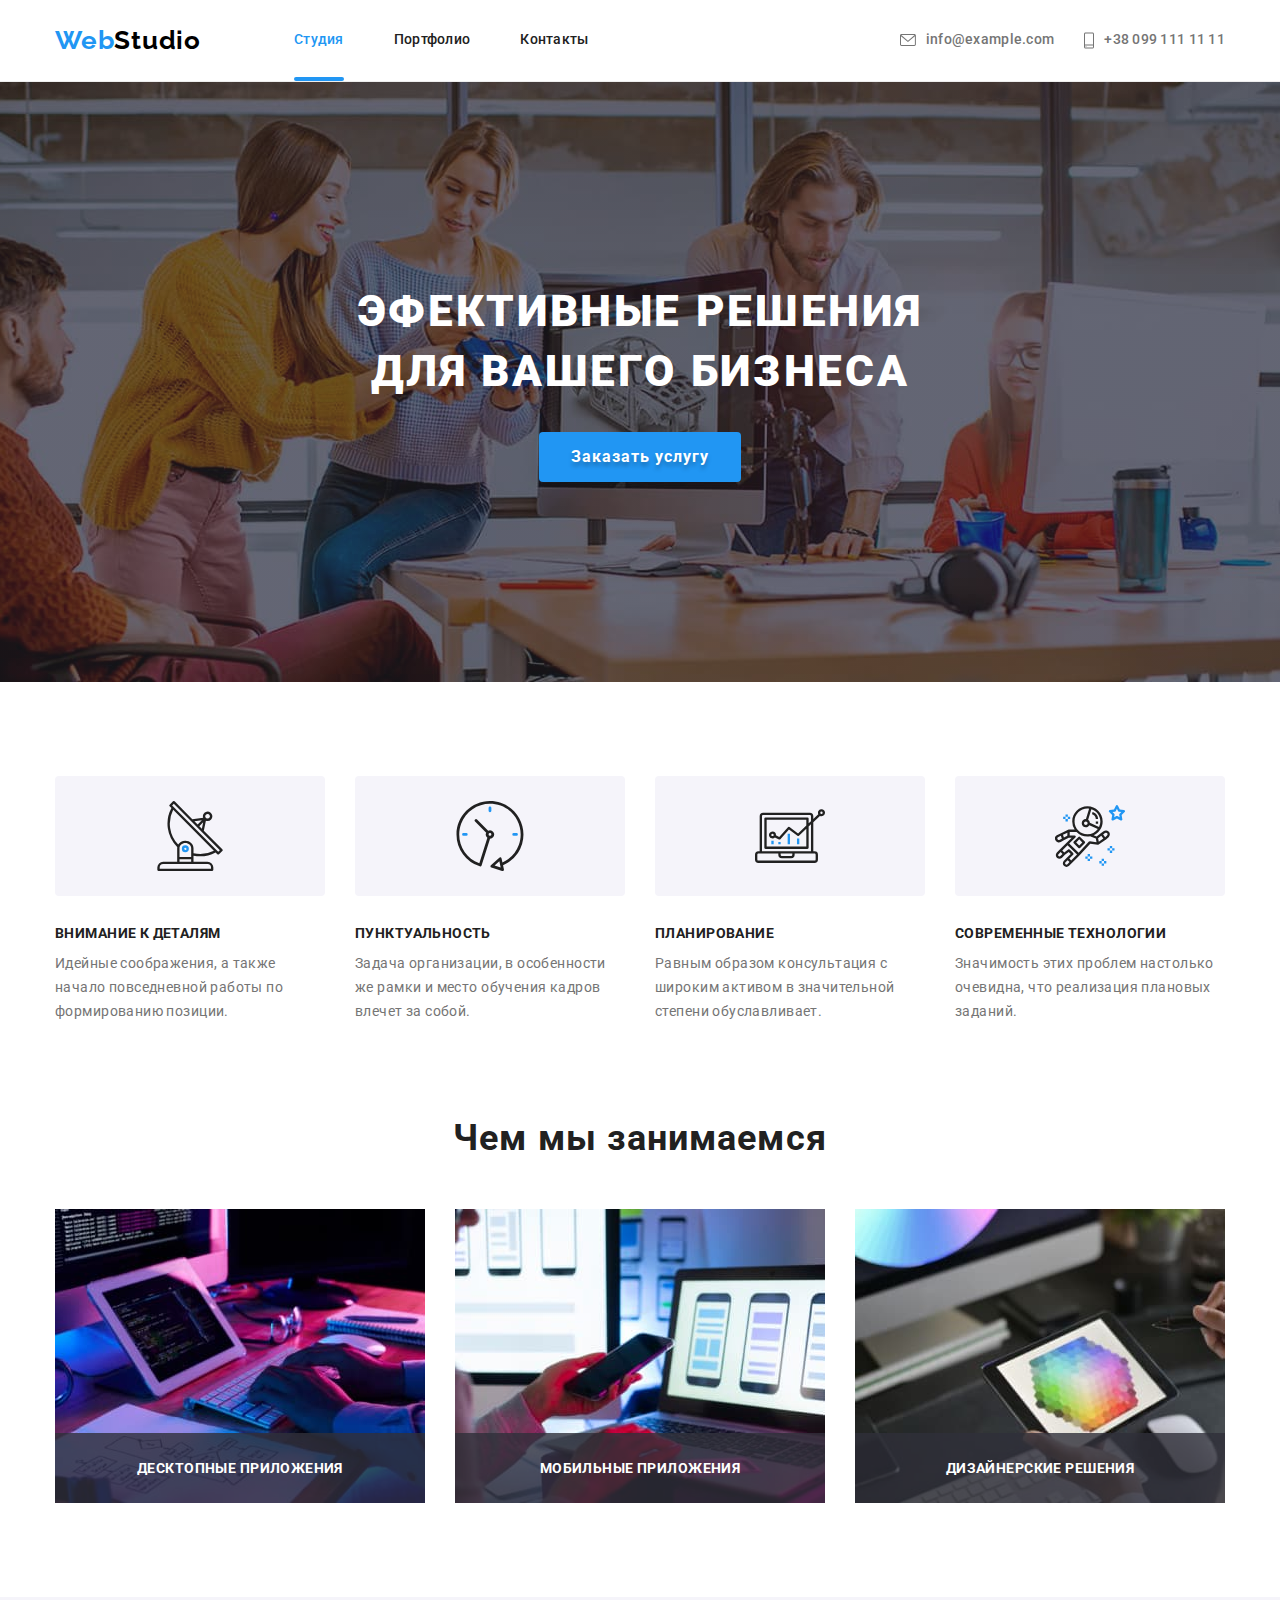
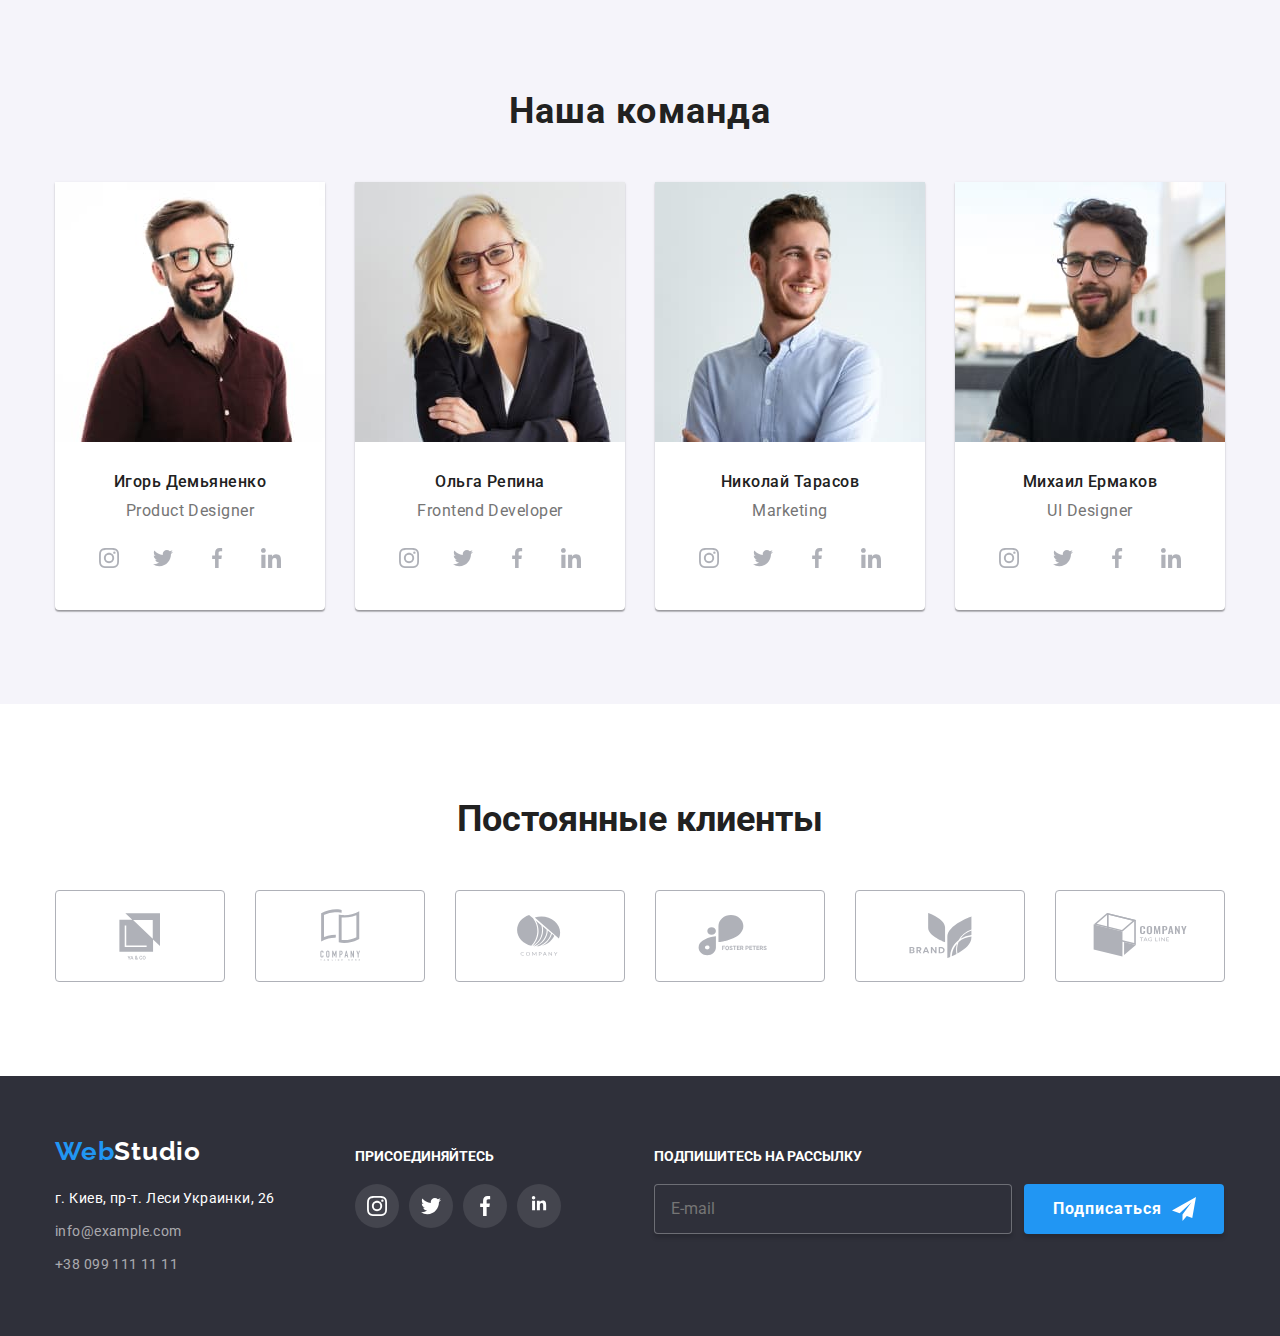
==== commit ee42905b: "update" ====
--- a/index.html
+++ b/index.html
@@ -3,7 +3,7 @@
     <head>
         <title>Cтудия</title>
     <meta charset="UTF-8">
-    <meta name="viewport" content="width=device-width, initial-scale=1.0" />
+    <meta name="viewport" content="width=device-width, initial-scale=0.9" />
     <link rel="preconnect" href="https://fonts.googleapis.com">
     <link rel="preconnect" href="https://fonts.gstatic.com" crossorigin>
     <link href="https://fonts.googleapis.com/css2?family=Raleway:wght@700&family=Roboto:wght@400;500;700;900&display=swap"
@@ -15,16 +15,19 @@
            <header class="header">
                 <div class="container">
                     <div class="flexbox">
-                        <a class="logolink is-open" href="./index.html"><span class="logolink__constanta">Web</span><span class="logolink__header">Studio</span></a>
-                        <button type="button" class="header__menu is-open" aria-expanded="false" data-menu-button>
-                            <svg width="40px" height="40px" 
-                                aria-label="Переключатель мобильного меню"
-                                aria-controls="menu-container">
-                                <use class="icon-close" href="./images/icons.svg#icon-close"></use>
+                        <a class="logolink" href="./index.html"><span class="logolink__constanta">Web</span><span class="logolink__header">Studio</span></a>
+                        <button class="menu__button-open">
+                            <svg width="24px" height="16px" 
+                                aria-label="Переключатель мобильного меню">
                                 <use class="icon-menu" href="./images/icons.svg#menu"></use>
                             </svg>
                         </button>
-                        <div class="header__menu-container" id="menu-container" data-menu>
+                        <div class="menu is-hidden">
+                            <button class="menu__button-close">
+                                <svg width="40px" height="40px" aria-label="Переключатель мобильного меню" aria-controls="menu-container">
+                                    <use class="icon-close" href="./images/icons.svg#icon-close"></use>
+                                </svg>
+                            </button>
                             <div class="menu-mobile-navigation">
                                     <ul class="list">
                                         <li class="mob-items"><a class="mob-navigation" href="./index.html">Студия</a></li>
@@ -33,15 +36,17 @@
                                     </ul>
                                 </div>
                             <div class="menu-mobile-contacts">
-                                    <ul class="list">
-                                    <li class="mob-item"><a class="mob-contacts" href="tel:+380991111111">+38 099 111 11 11</a></li>
-                                    <li class="web-item"><a class="mail-contacts" href="mailto:info@devstudio.com">info@devstudio.com</a></li>
-                                    </ul>
+                                    <div>
+                                        <a class="mob-contacts" href="tel:+380991111111">+38 099 111 11 11</a>
+                                    </div>
+                                    <div>
+                                        <a class="mail-contacts" href="mailto:info@devstudio.com">info@devstudio.com</a>
+                                    </div>                                
                                     <ul class="web-list list">
-                                    <li class="web-items"><a class="web-contacts" href="https://www.instagram.com">Instagram</a>
-                                    <li class="web-items"><a class="web-contacts" href="https://twitter.com">Twitter</a>
-                                    <li class="web-items"><a class="web-contacts" href="https://www.facebook.com">Facebook</a>
-                                    <li class="web-items"><a class="web-contacts" href="https://linkedin.com/">Linkedln</a>
+                                        <li class="web-items"><a class="web-contacts" href="https://www.instagram.com">Instagram</a>
+                                        <li class="web-items"><a class="web-contacts" href="https://twitter.com">Twitter</a>
+                                        <li class="web-items"><a class="web-contacts" href="https://www.facebook.com">Facebook</a>
+                                        <li class="web-items"><a class="web-contacts" href="https://linkedin.com/">Linkedln</a>
                                     </ul>
                             </div>
                         </div>
--- a/css/main.min.css
+++ b/css/main.min.css
@@ -1,2 +1 @@
-:root{--main-text-color: #757575;--color-text-nav: #212121;--color-accent: #2196f3;--background-color-main: #e5e5e5;--background-color: #2f303a;--background-buttons: #f5f4fa;--color-but-add: #fff;--color-icons: #afb1b8;--timing-function: cubic-bezier(0.4, 0, 0.2, 1);--logo-font: Raleway, sans-serif;--main-font: Roboto, sans-serif;--hover-button: #188ce8}body{font-family:var(--main-font);color:var(--main-text-color)}img{display:block;max-width:100%;height:auto}.list{padding:0px;margin:0px;list-style:none}.container{margin-left:auto;margin-right:auto;padding-left:15px;padding-right:15px;max-width:320px}@media screen and (min-width: 480px){.container{max-width:480px}}@media screen and (min-width: 768px){.container{max-width:768px}}@media screen and (min-width: 1200px){.container{max-width:1200px}}.section{padding-top:60px;padding-bottom:60px}@media (min-width: 1200px){.section{padding-top:94px;padding-bottom:94px}}.header{border-bottom:1px solid #eeeeee;position:relative}.logolink{font-family:var(--logo-font);font-weight:700;font-size:26px;line-height:1.19;letter-spacing:0.03em;text-decoration:none}.logolink__constanta{color:var(--color-accent)}.logolink__header{color:#000}.flexbox{display:-webkit-box;display:-ms-flexbox;display:flex;-webkit-box-align:center;-ms-flex-align:center;align-items:center;-webkit-box-pack:justify;-ms-flex-pack:justify;justify-content:space-between;position:relative}.navigation,.contacts{display:-webkit-box;display:-ms-flexbox;display:flex;-webkit-box-align:center;-ms-flex-align:center;align-items:center}.navigation{display:none}@media screen and (min-width: 768px){.navigation{display:-webkit-box;display:-ms-flexbox;display:flex}}.menu-nav{padding-left:0;margin-top:0px;margin-bottom:0px;display:-webkit-box;display:-ms-flexbox;display:flex;-webkit-box-orient:horizontal;-webkit-box-direction:normal;-ms-flex-direction:row;flex-direction:row;margin-left:88px}@media screen and (min-width: 1200px){.menu-nav{margin-left:93px}}.menu-nav__link{position:relative}.menu-nav .menu-nav__current::after{content:'';display:block;width:100%;height:4px;background-color:var(--color-accent);position:absolute;bottom:-1px;border-radius:2px;color:var(--color-accent)}.menu-nav .menu-nav__item:not(:last-child){margin-right:50px}.menu-nav .menu-nav__link{display:block;-webkit-box-align:center;-ms-flex-align:center;align-items:center;padding-top:32px;padding-bottom:32px;font-weight:500;font-size:14px;line-height:1.14;letter-spacing:0.02em;text-decoration:none;color:var(--color-text-nav);-webkit-transition-property:color;transition-property:color;-webkit-transition-duration:250ms;transition-duration:250ms;-webkit-transition-timing-function:var(--timing-function);transition-timing-function:var(--timing-function);-webkit-transition-delay:0ms;transition-delay:0ms}.menu-nav .menu-nav__link:hover,.menu-nav .menu-nav__link:focus{color:var(--color-accent)}.menu-nav .menu-nav__current{color:var(--color-accent)}.contacts{margin-left:auto;padding-left:0px;margin-top:0px;margin-bottom:0px;display:none}@media screen and (min-width: 768px){.contacts{display:-webkit-box;display:-ms-flexbox;display:flex;-webkit-box-orient:vertical;-webkit-box-direction:normal;-ms-flex-direction:column;flex-direction:column;-webkit-box-align:start;-ms-flex-align:start;align-items:flex-start}}@media screen and (min-width: 1200px){.contacts{display:-webkit-box;display:-ms-flexbox;display:flex;-webkit-box-orient:horizontal;-webkit-box-direction:normal;-ms-flex-direction:row;flex-direction:row}}.contacts__icons{margin-right:10px}@media screen and (min-width: 1200px){.contacts .contacts__item:not(:last-child){margin-right:30px}}.contacts__link{padding-top:5px;padding-bottom:5px;display:-webkit-box;display:-ms-flexbox;display:flex;-webkit-box-align:center;-ms-flex-align:center;align-items:center}@media screen and (min-width: 1200px){.contacts__link{padding-top:32px;padding-bottom:32px}}.contacts__link:hover .contacts__icons,.contacts__link:focus .contacts__icons{fill:var(--color-accent)}.contacts .contacts__link{font-style:normal;font-weight:500;font-size:14px;line-height:1.14;letter-spacing:0.02em;text-decoration:none;color:var(--main-text-color);-webkit-transition-property:color;transition-property:color;-webkit-transition-duration:250ms;transition-duration:250ms;-webkit-transition-timing-function:var(--timing-function);transition-timing-function:var(--timing-function);-webkit-transition-delay:0ms;transition-delay:0ms}.contacts .contacts__link:hover,.contacts .contacts__link:focus{color:var(--color-accent)}.contacts__icons{fill:var(--main-text-color);-webkit-transition-property:fill;transition-property:fill;-webkit-transition-duration:250ms;transition-duration:250ms;-webkit-transition-timing-function:var(--timing-function);transition-timing-function:var(--timing-function);-webkit-transition-delay:0ms;transition-delay:0ms}.header__menu{display:-webkit-inline-box;display:-ms-inline-flexbox;display:inline-flex;border:none;background-color:var(--color-but-add);margin:0px;padding:0px;z-index:3}@media screen and (min-width: 768px){.header__menu{display:none}}.header__menu .icon-menu{display:none}.header__menu.is-open .icon-menu{display:block}.header__menu.is-open .icon-close{display:none}.header__menu-container{display:none;background-color:var(--color-but-add);padding:0px 15px 48px 40px;width:100%;position:fixed;left:0;top:0%;height:796px}.header__menu-container.is-open{display:block;z-index:1}@media screen and (min-width: 768px){.header__menu-container{display:none}}.mob-navigation{display:-webkit-box;display:-ms-flexbox;display:flex;-webkit-box-orient:vertical;-webkit-box-direction:normal;-ms-flex-direction:column;flex-direction:column;text-decoration:none;font-weight:500;font-size:40px;line-height:47px;letter-spacing:0.02em;color:var(--color-text-nav)}.mob-navigation:hover,.mob-navigation:focus{color:var(--color-accent)}.mob-items:first-child{margin-top:48px}.mob-items:not(:last-child){margin-bottom:32px}.mob-contacts{text-decoration:none;font-weight:500;font-size:34px;line-height:40px;letter-spacing:0.02em;color:var(--color-accent)}.mail-contacts{text-decoration:none;font-weight:500;font-size:24px;line-height:28px;letter-spacing:0.02em;color:var(--main-text-color)}.web-contacts{text-decoration:none;color:var(--color-accent);font-weight:500;font-size:18px;line-height:22px;letter-spacing:0.02em;padding-top:10px;padding-bottom:10px;padding-right:10px}.web-items:not(:last-child){border-right:1px solid rgba(33,33,33,0.2)}.web-items:nth-child(n+2){padding-left:10px}.web-list{display:-webkit-box;display:-ms-flexbox;display:flex;-webkit-box-orient:horizontal;-webkit-box-direction:normal;-ms-flex-direction:row;flex-direction:row;margin-top:64px}.mob-item{margin-top:102px;margin-bottom:32px}.header__menu:focus .icon-menu,.header__menu:hover .icon-menu,.header__menu:focus .icon-close,.header__menu:hover .icon-close{fill:var(--color-accent)}.hero{background-repeat:no-repeat;background-position:50% 50%;background-size:cover;display:-webkit-box;display:-ms-flexbox;display:flex;-webkit-box-align:center;-ms-flex-align:center;align-items:center;-webkit-box-pack:center;-ms-flex-pack:center;justify-content:center;-webkit-box-orient:vertical;-webkit-box-direction:normal;-ms-flex-direction:column;flex-direction:column;padding-top:200px;padding-bottom:200px;background-image:-webkit-gradient(linear, left top, left bottom, from(rgba(47,48,58,0.4)), to(rgba(47,48,58,0.4))),url("../images/hero/hero480@1x.jpg");background-image:linear-gradient(to bottom, rgba(47,48,58,0.4), rgba(47,48,58,0.4)),url("../images/hero/hero480@1x.jpg");min-width:480px;height:400px}@media screen and (min-device-pixel-ratio: 2), screen and (-webkit-min-device-pixel-ratio: 2), screen and (min-resolution: 192dpi), screen and (min-resolution: 2dppx){.hero{background-image:-webkit-gradient(linear, left top, left bottom, from(rgba(47,48,58,0.4)), to(rgba(47,48,58,0.4))),url("../images/hero/hero480@2x.jpg");background-image:linear-gradient(to bottom, rgba(47,48,58,0.4), rgba(47,48,58,0.4)),url("../images/hero/hero480@2x.jpg")}}@media screen and (min-width: 768px){.hero{min-width:768px;background-image:-webkit-gradient(linear, left top, left bottom, from(rgba(47,48,58,0.4)), to(rgba(47,48,58,0.4))),url("../images/hero/hero768@1x.jpg");background-image:linear-gradient(to bottom, rgba(47,48,58,0.4), rgba(47,48,58,0.4)),url("../images/hero/hero768@1x.jpg")}}@media screen and (min-width: 768px) and (min-device-pixel-ratio: 2), screen and (min-width: 768px) and (-webkit-min-device-pixel-ratio: 2), screen and (min-width: 768px) and (min-resolution: 192dpi), screen and (min-width: 768px) and (min-resolution: 2dppx){.hero{background-image:-webkit-gradient(linear, left top, left bottom, from(rgba(47,48,58,0.4)), to(rgba(47,48,58,0.4))),url("../images/hero/hero768@2x.jpg");background-image:linear-gradient(to bottom, rgba(47,48,58,0.4), rgba(47,48,58,0.4)),url("../images/hero/hero768@2x.jpg")}}@media screen and (min-width: 1200px){.hero{min-width:1600px;height:600px;background-image:-webkit-gradient(linear, left top, left bottom, from(rgba(47,48,58,0.4)), to(rgba(47,48,58,0.4))),url("../images/hero/hero1200@1x.jpg");background-image:linear-gradient(to bottom, rgba(47,48,58,0.4), rgba(47,48,58,0.4)),url("../images/hero/hero1200@1x.jpg")}}@media screen and (min-width: 1200px) and (min-device-pixel-ratio: 2), screen and (min-width: 1200px) and (-webkit-min-device-pixel-ratio: 2), screen and (min-width: 1200px) and (min-resolution: 192dpi), screen and (min-width: 1200px) and (min-resolution: 2dppx){.hero{background-image:-webkit-gradient(linear, left top, left bottom, from(rgba(47,48,58,0.4)), to(rgba(47,48,58,0.4))),url("../images/hero/hero1200@2x.jpg");background-image:linear-gradient(to bottom, rgba(47,48,58,0.4), rgba(47,48,58,0.4)),url("../images/hero/hero1200@2x.jpg")}}.hero__title{font-weight:900;line-height:1.36;text-align:center;letter-spacing:0.06em;text-transform:uppercase;color:var(--color-but-add);margin-bottom:0px;margin-top:0px;padding-bottom:30px;font-size:26px}@media screen and (min-width: 1200px){.hero__title{font-size:44px}}.hero__button-open{font-weight:700;font-size:16px;line-height:1.875;letter-spacing:0.06em;background-color:var(--color-accent);color:var(--color-but-add);cursor:pointer;text-shadow:0px 4px 4px rgba(0,0,0,0.25);border-radius:4px;padding:10px 32px;-webkit-transition-property:background-color;transition-property:background-color;-webkit-transition-duration:250ms;transition-duration:250ms;-webkit-transition-timing-function:var(--timing-function);transition-timing-function:var(--timing-function);-webkit-transition-delay:0ms;transition-delay:0ms;border:none}.hero__button-open:hover,.hero__button-open:focus{background-color:var(--hover-button);cursor:pointer}.hero__backdrop{position:fixed;background-color:rgba(0,0,0,0.2);top:0;left:0;width:100%;height:100%;z-index:1;opacity:1;-webkit-transition:opacity;transition:opacity;-webkit-transition-duration:250ms;transition-duration:250ms;-webkit-transition-timing-function:var(--timing-function);transition-timing-function:var(--timing-function);-webkit-transition-delay:0ms;transition-delay:0ms;padding:93px 15px 94px 15px;overflow-y:scroll}@media screen and (min-width: 768px) and (max-width: 1199px){.hero__backdrop{padding:208px 159px 207px 159px}}.hero__backdrop.is-hidden{opacity:0;pointer-events:none}.hero__backdrop.is-hidden .modal{-webkit-transform:translate(-50%, -50%) scale(0.1);transform:translate(-50%, -50%) scale(0.1)}.benefits__title{color:var(--color-text-nav);font-weight:700;font-size:14px;line-height:1.14;letter-spacing:0.03em;margin-top:0px;margin-bottom:0px;display:-webkit-box;display:-ms-flexbox;display:flex;-webkit-box-pack:center;-ms-flex-pack:center;justify-content:center}@media screen and (min-width: 768px){.benefits__title{-webkit-box-pack:start;-ms-flex-pack:start;justify-content:flex-start}}.benefits__text{font-size:14px;line-height:1.71;letter-spacing:0.03em;margin-top:10px;margin-bottom:0px}.benefits{padding-top:60px;padding-bottom:60px}@media screen and (min-width: 1200px){.benefits{padding-top:94px;padding-bottom:0px}}.benefits__list{display:-webkit-box;display:-ms-flexbox;display:flex;-webkit-box-orient:vertical;-webkit-box-direction:normal;-ms-flex-direction:column;flex-direction:column;padding:0px;margin:0px}@media screen and (min-width: 768px){.benefits__list{-webkit-box-orient:horizontal;-webkit-box-direction:normal;-ms-flex-direction:row;flex-direction:row;-ms-flex-wrap:wrap;flex-wrap:wrap}}@media screen and (min-width: 1200px){.benefits__list{-webkit-box-orient:horizontal;-webkit-box-direction:normal;-ms-flex-direction:row;flex-direction:row}}.benefits__item{width:450px}@media screen and (min-width: 768px){.benefits__item{width:354px}}@media screen and (min-width: 1200px){.benefits__item{width:270px}}.benefits__item:not(:last-child){margin-bottom:30px}@media screen and (min-width: 768px){.benefits__item:not(:last-child){margin-bottom:0px}}@media screen and (min-width: 1200px){.benefits__item:not(:last-child){margin-right:30px}}@media screen and (min-width: 768px) and (max-width: 1199px){.benefits__item:nth-child(-n+2){margin-bottom:30px}}@media screen and (min-width: 768px) and (max-width: 1199px){.benefits__item:nth-child(odd){margin-right:30px}}.benefits__icon{width:100%;height:120px;background-color:var(--background-buttons);border-radius:4px;margin-bottom:30px;display:-webkit-box;display:-ms-flexbox;display:flex;-webkit-box-align:center;-ms-flex-align:center;align-items:center;-webkit-box-pack:center;-ms-flex-pack:center;justify-content:center}@media screen and (min-width: 768px){.benefits__icon{width:354px}}@media screen and (min-width: 1200px){.benefits__icon{width:270px}}.about-us__list{display:-webkit-box;display:-ms-flexbox;display:flex;margin-top:0px;margin-bottom:0px;padding:0px}.about-us__title{margin-top:0px;margin-bottom:50px;font-weight:700;font-size:36px;line-height:1.16;text-align:center;letter-spacing:0.03em;color:var(--color-text-nav)}.about-us__list li:not(:last-child){margin-right:30px}.footer__contact-list{margin-top:0px;padding:0px;margin-bottom:0px}.about-us__box{background:rgba(47,48,58,0.8);position:absolute;bottom:0;width:370px;height:70px;font-weight:bold;font-size:14px;line-height:16px;letter-spacing:0.03em;color:var(--color-but-add);display:-webkit-box;display:-ms-flexbox;display:flex;-webkit-box-align:center;-ms-flex-align:center;align-items:center;-webkit-box-pack:center;-ms-flex-pack:center;justify-content:center}.about-us__item{position:relative}.about-us{display:none}@media screen and (min-width: 1200px){.about-us{display:-webkit-box;display:-ms-flexbox;display:flex}}.team__item{width:450px;background-color:var(--color-but-add);border:none;-webkit-box-shadow:0px 1px 3px rgba(0,0,0,0.12),0px 1px 1px rgba(0,0,0,0.14),0px 2px 1px rgba(0,0,0,0.2);box-shadow:0px 1px 3px rgba(0,0,0,0.12),0px 1px 1px rgba(0,0,0,0.14),0px 2px 1px rgba(0,0,0,0.2);border-radius:0px 0px 4px 4px}@media screen and (min-width: 768px){.team__item{width:354px}}@media screen and (min-width: 1200px){.team__item{width:270px}}.team__item:not(:last-child){margin-bottom:30px}@media screen and (min-width: 768px){.team__item:not(:last-child){margin-bottom:0px}}@media screen and (min-width: 1200px){.team__item:not(:last-child){margin-right:30px;margin-bottom:0px}}@media screen and (min-width: 768px) and (max-width: 1199px){.team .team__item:nth-child(-n+2){margin-bottom:30px}}@media screen and (min-width: 768px) and (max-width: 1199px){.team .team__item:nth-child(odd){margin-right:30px}}.team .team__list{display:-webkit-box;display:-ms-flexbox;display:flex;-webkit-box-orient:vertical;-webkit-box-direction:normal;-ms-flex-direction:column;flex-direction:column;-ms-flex-wrap:nowrap;flex-wrap:nowrap;padding-left:0px;margin-top:0px;margin-bottom:0px}@media screen and (min-width: 768px){.team .team__list{-webkit-box-orient:horizontal;-webkit-box-direction:normal;-ms-flex-direction:row;flex-direction:row;-ms-flex-wrap:wrap;flex-wrap:wrap}}.team__icons-list{display:-webkit-box;display:-ms-flexbox;display:flex;-webkit-box-pack:center;-ms-flex-pack:center;justify-content:center;-webkit-box-align:center;-ms-flex-align:center;align-items:center;padding:16px 32px 0px 32px}.team__icons-item+.team__icons-item{margin-left:10px}.team__links{display:-webkit-box;display:-ms-flexbox;display:flex;-webkit-box-align:center;-ms-flex-align:center;align-items:center;-webkit-box-pack:center;-ms-flex-pack:center;justify-content:center;width:44px;height:44px;border-radius:50%;-webkit-transition-property:background-color;transition-property:background-color;-webkit-transition-duration:250ms;transition-duration:250ms;-webkit-transition-timing-function:var(--timing-function);transition-timing-function:var(--timing-function);-webkit-transition-delay:0ms;transition-delay:0ms}.team__links:hover,.team__links:focus{background-color:var(--color-accent)}.team__links .team__icons{fill:var(--color-icons);-webkit-transition-property:fill;transition-property:fill;-webkit-transition-duration:250ms;transition-duration:250ms;-webkit-transition-timing-function:var(--timing-function);transition-timing-function:var(--timing-function);-webkit-transition-delay:0ms;transition-delay:0ms}.team__links:hover .team__icons,.team__links:focus .team__icons{fill:var(--color-but-add)}.team__title{font-weight:700;font-size:36px;line-height:1.12;text-align:center;letter-spacing:0.03em;color:var(--color-text-nav);margin-top:0px;margin-bottom:30px}@media screen and (min-width: 1200px){.team__title{margin-bottom:50px}}.team{background-color:var(--background-buttons)}.team__box{padding-top:30px;padding-bottom:30px}.team__name{font-weight:500;font-size:16px;line-height:1.187;letter-spacing:0.03em;color:var(--color-text-nav);margin-top:0px;margin-bottom:0px;text-align:center;padding-bottom:10px}.team__position{font-size:16px;line-height:1.187;letter-spacing:0.03em;margin-top:0px;margin-bottom:0px;text-align:center}.client__title{color:var(--color-text-nav);font-weight:bold;font-size:36px;line-height:42px;text-align:center;letter-spacing:1.17;margin-top:0px;margin-bottom:30px}@media screen and (min-width: 1200px){.client__title{margin-bottom:50px}}.client__list{display:-webkit-box;display:-ms-flexbox;display:flex;-ms-flex-wrap:wrap;flex-wrap:wrap;padding:0px;margin:0px}@media screen and (min-width: 1200px){.client__item+.client__item{margin-left:30px}}.client__item:nth-child(odd){margin-right:30px}@media screen and (min-width: 768px){.client__item:nth-child(odd){margin-right:0px}}.client__item:nth-child(-n+4){margin-bottom:30px}@media screen and (min-width: 768px){.client__item:nth-child(-n+4){margin-bottom:0px}}@media screen and (min-width: 768px) and (max-width: 1199px){.client__item:nth-child(-n+3){margin-bottom:30px}}@media screen and (min-width: 768px) and (max-width: 1199px){.client__item:nth-child(3n+1){margin-right:30px}}@media screen and (min-width: 768px) and (max-width: 1199px){.client__item:nth-child(3n+2){margin-right:30px}}.client__icon{fill:var(--color-icons);-webkit-transition-property:fill;transition-property:fill;-webkit-transition-duration:250ms;transition-duration:250ms;-webkit-transition-timing-function:var(--timing-function);transition-timing-function:var(--timing-function);-webkit-transition-delay:0ms;transition-delay:0ms}.client__item{display:-webkit-box;display:-ms-flexbox;display:flex}.client__link{width:210px;height:92px;border:1px solid var(--color-icons);border-radius:4px;-webkit-transition-property:fill, border;transition-property:fill, border;-webkit-transition-duration:250ms;transition-duration:250ms;-webkit-transition-timing-function:var;transition-timing-function:var;-webkit-transition-delay:0ms;transition-delay:0ms;display:-webkit-box;display:-ms-flexbox;display:flex;-webkit-box-align:center;-ms-flex-align:center;align-items:center;-webkit-box-pack:center;-ms-flex-pack:center;justify-content:center}@media screen and (min-width: 768px){.client__link{width:226px}}@media screen and (min-width: 1200px){.client__link{width:170px}}.client__link:hover,.client__link:focus{fill:var(--color-accent);border:1px solid var(--color-accent)}.client__link:hover .client__icon,.client__link:focus .client__icon{fill:var(--color-accent)}.footer{background-color:var(--background-color);padding-top:60px;padding-bottom:60px}.footer__link{color:rgba(255,255,255,0.6);text-decoration:none;font-style:normal;font-weight:400;font-size:14px;line-height:1.71;letter-spacing:0.03em}.footer__mail-item{margin-top:9px}.footer__tel-item{margin-top:9px}.footer__address-item{margin-top:20px}.footer .footer__address-link{font-style:normal;color:var(--color-but-add);font-family:var(--main-font);font-size:14px;line-height:1.71;letter-spacing:0.03em;text-decoration:none}.footer__join{margin-top:60px}@media screen and (min-width: 768px){.footer__join{margin-left:165px;margin-top:0px;display:-webkit-box;display:-ms-flexbox;display:flex;-ms-flex-item-align:start;align-self:flex-start}}@media screen and (min-width: 1200px){.footer__join{margin-left:81px;margin-top:12px}}.footer__join-tittle{color:var(--color-but-add);font-style:normal;font-weight:bold;font-size:14px;line-height:16px;letter-spacing:1.143;margin-top:0px;margin-bottom:20px;display:-webkit-box;display:-ms-flexbox;display:flex;-webkit-box-align:center;-ms-flex-align:center;align-items:center;-webkit-box-pack:center;-ms-flex-pack:center;justify-content:center}@media screen and (min-width: 1200px){.footer__join-tittle{-webkit-box-pack:start;-ms-flex-pack:start;justify-content:flex-start}}.footer__join-list{display:-webkit-box;display:-ms-flexbox;display:flex;-webkit-box-align:center;-ms-flex-align:center;align-items:center;padding:0px;margin:0px}.footer__join-link{display:-webkit-box;display:-ms-flexbox;display:flex;-webkit-box-align:center;-ms-flex-align:center;align-items:center;-webkit-box-pack:center;-ms-flex-pack:center;justify-content:center;width:44px;height:44px;border-radius:50%;background-color:rgba(255,255,255,0.1);-webkit-transition-property:background-color;transition-property:background-color;-webkit-transition-duration:250ms;transition-duration:250ms;-webkit-transition-timing-function:var(--timing-function);transition-timing-function:var(--timing-function);-webkit-transition-delay:0ms;transition-delay:0ms}.footer__join-link:hover,.footer__join-link:focus{background-color:var(--color-accent)}.footer__join-item+.footer__join-item{margin-left:10px}.footer__join-icons{fill:var(--color-but-add)}.footer__list{padding:0px;margin:0px;display:-webkit-box;display:-ms-flexbox;display:flex;-webkit-box-orient:vertical;-webkit-box-direction:normal;-ms-flex-direction:column;flex-direction:column;-webkit-box-align:center;-ms-flex-align:center;align-items:center}@media screen and (min-width: 768px){.footer__list{-webkit-box-orient:horizontal;-webkit-box-direction:normal;-ms-flex-direction:row;flex-direction:row;-ms-flex-wrap:wrap;flex-wrap:wrap}}@media screen and (min-width: 1200px){.footer__list{-webkit-box-align:start;-ms-flex-align:start;align-items:flex-start}}.footer__submit{width:200px;height:50px;-webkit-box-shadow:0px 4px 4px rgba(0,0,0,0.15);box-shadow:0px 4px 4px rgba(0,0,0,0.15);border-radius:4px;background:var(--color-accent);cursor:pointer;border:none;margin-top:20px}@media screen and (min-width: 1200px){.footer__submit{margin-left:12px;margin-top:0px}}.footer__submit:hover,.footer__submit:focus{background-color:var(--hover-button);cursor:pointer}.footer__mailing{margin-top:60px}@media screen and (min-width: 768px){.footer__mailing{margin-left:150px}}@media screen and (min-width: 1200px){.footer__mailing{margin-left:93px;-ms-flex-item-align:start;align-self:flex-start;margin-top:12px}}.footer__submit-icon{margin-left:10px}.footer__submit-text{font-weight:700;font-size:16px;line-height:1.875;letter-spacing:0.06em;color:var(--color-but-add)}.footer__mailing-input input{width:450px;height:50px;background:var(--background-color);border:1px solid rgba(255,255,255,0.3);-webkit-box-shadow:0px 4px 4px rgba(0,0,0,0.15);box-shadow:0px 4px 4px rgba(0,0,0,0.15);border-radius:4px;padding-left:16px;color:var(--color-but-add);outline:none}@media screen and (min-width: 1200px){.footer__mailing-input input{width:358px}}.footer__mailing-form{display:-webkit-box;display:-ms-flexbox;display:flex;-webkit-box-orient:vertical;-webkit-box-direction:normal;-ms-flex-direction:column;flex-direction:column;-webkit-box-align:center;-ms-flex-align:center;align-items:center}@media screen and (min-width: 1200px){.footer__mailing-form{-webkit-box-orient:horizontal;-webkit-box-direction:normal;-ms-flex-direction:row;flex-direction:row}}.but-list{display:-webkit-box;display:-ms-flexbox;display:flex;-webkit-box-align:center;-ms-flex-align:center;align-items:center;-webkit-box-pack:center;-ms-flex-pack:center;justify-content:center}.logolink__footer{color:var(--color-but-add)}.footer .contacts-link{font-style:normal;font-weight:500;font-size:14px;line-height:1.14;letter-spacing:0.02em;text-decoration:none;color:var(--main-text-color);-webkit-transition-property:color;transition-property:color;-webkit-transition-duration:250ms;transition-duration:250ms;-webkit-transition-timing-function:var(--timing-function);transition-timing-function:var(--timing-function);-webkit-transition-delay:0ms;transition-delay:0ms}.footer__contact,.footer__contact-list{display:-webkit-box;display:-ms-flexbox;display:flex;-webkit-box-orient:vertical;-webkit-box-direction:normal;-ms-flex-direction:column;flex-direction:column;-webkit-box-align:center;-ms-flex-align:center;align-items:center}@media screen and (min-width: 1200px){.footer__contact,.footer__contact-list{-webkit-box-align:start;-ms-flex-align:start;align-items:flex-start}}@media screen and (min-width: 768px){.footer__contact{margin-left:61px}}@media screen and (min-width: 1200px){.footer__contact{margin-left:0px}}.modal{width:450px;height:609px;background-color:var(--color-but-add);-webkit-box-shadow:0px 1px 3px rgba(0,0,0,0.12),0px 1px 1px rgba(0,0,0,0.14),0px 2px 1px rgba(0,0,0,0.2);box-shadow:0px 1px 3px rgba(0,0,0,0.12),0px 1px 1px rgba(0,0,0,0.14),0px 2px 1px rgba(0,0,0,0.2);border-radius:4px;-webkit-transition-property:-webkit-transform;transition-property:-webkit-transform;transition-property:transform;transition-property:transform, -webkit-transform;-webkit-transition-duration:250ms;transition-duration:250ms;-webkit-transition-timing-function:var(--timing-function);transition-timing-function:var(--timing-function);-webkit-transition-delay:0ms;transition-delay:0ms;position:fixed;top:50%;left:50%;-webkit-transform:translate(-50%, -50%) scale(1);transform:translate(-50%, -50%) scale(1)}.modal__button-close{width:30px;height:30px;position:absolute;top:8px;right:8px;border:none;background-color:var(--color-but-add);padding:0px;cursor:pointer;border:1px solid rgba(0,0,0,0.1);border-radius:50%;padding:6px}.modal__button-close:hover .modal__icon-close{fill:var(--color-accent)}.modal__icon-close{-webkit-transition-property:fill;transition-property:fill;-webkit-transition-duration:250ms;transition-duration:250ms;-webkit-transition-timing-function:var(--timing-function);transition-timing-function:var(--timing-function);-webkit-transition-delay:0ms;transition-delay:0ms}.modal__title{font-weight:bold;font-size:20px;line-height:1.15;text-align:center;letter-spacing:0.03em;color:var(--color-text-nav);margin-bottom:12px;margin-top:0px}.modal__area{padding:40px}textarea{resize:none}.modal__form{display:-webkit-box;display:-ms-flexbox;display:flex;-webkit-box-orient:vertical;-webkit-box-direction:normal;-ms-flex-direction:column;flex-direction:column;position:relative}.modal__form input{border:1px solid rgba(33,33,33,0.2);border-radius:4px;height:40px;padding:11px 0px 11px 42px;outline:none;-webkit-transition-property:border;transition-property:border;-webkit-transition-duration:250ms;transition-duration:250ms;-webkit-transition-timing-function:var(--timing-function);transition-timing-function:var(--timing-function);-webkit-transition-delay:0ms;transition-delay:0ms;margin-bottom:28px;margin-top:4px}.modal__form input:focus{border:1px solid var(--color-accent);cursor:pointer}.modal__form label{position:absolute;top:-17px}.modal__checkbox label{display:-webkit-box;display:-ms-flexbox;display:flex;-webkit-box-align:center;-ms-flex-align:center;align-items:center;cursor:pointer}.modal__checkbox-input{display:none}.modal__checkbox-input:checked+.modal__checkbox-icon{border-color:var(--color-accent);background-color:var(--color-accent);background-image:url("../images/check.svg");background-size:cover}.modal__checkbox-icon{display:inline-block;width:16px;height:15px;border:2px solid var(--color-text-nav);border-radius:4px}.modal__checkbox{margin-bottom:30px;display:-webkit-box;display:-ms-flexbox;display:flex;-webkit-box-pack:center;-ms-flex-pack:center;justify-content:center}.modal__checkbox-text{font-weight:400;font-size:12px;line-height:1.71;letter-spacing:0.03em;margin-left:7px}.modal__checkbox-link{color:var(--color-accent);text-decoration-skip-ink:none}.modal__button-submit{display:-webkit-box;display:-ms-flexbox;display:flex;-webkit-box-pack:center;-ms-flex-pack:center;justify-content:center;-webkit-box-align:center;-ms-flex-align:center;align-items:center;width:200px;height:50px;background:var(--color-accent);-webkit-box-shadow:0px 4px 4px rgba(0,0,0,0.15);box-shadow:0px 4px 4px rgba(0,0,0,0.15);border-radius:4px;color:var(--color-but-add);font-family:var(--main-font);font-weight:bold;font-size:16px;line-height:1.875;letter-spacing:0.06em;border:none}.modal__button-submit:hover,.modal__button-submit:focus{background-color:var(--hover-button);cursor:pointer}.modal__comment{display:-webkit-box;display:-ms-flexbox;display:flex;-webkit-box-orient:vertical;-webkit-box-direction:normal;-ms-flex-direction:column;flex-direction:column;margin-bottom:20px}.modal__comment label{padding-bottom:4px}.modal__comment textarea{padding:12px 16px;border:1px solid rgba(33,33,33,0.2);border-radius:4px;outline:none;-webkit-transition-property:border;transition-property:border;-webkit-transition-duration:250ms;transition-duration:250ms;-webkit-transition-timing-function:var(--timing-function);transition-timing-function:var(--timing-function);-webkit-transition-delay:0ms;transition-delay:0ms}.modal__comment textarea:focus{border:1px solid var(--color-accent)}.modal__comment textarea::-webkit-input-placeholder{font-size:12px;line-height:1.17;letter-spacing:0.01em;color:rgba(117,117,117,0.5)}.modal__comment textarea:-ms-input-placeholder{font-size:12px;line-height:1.17;letter-spacing:0.01em;color:rgba(117,117,117,0.5)}.modal__comment textarea::-ms-input-placeholder{font-size:12px;line-height:1.17;letter-spacing:0.01em;color:rgba(117,117,117,0.5)}.modal__comment textarea::placeholder{font-size:12px;line-height:1.17;letter-spacing:0.01em;color:rgba(117,117,117,0.5)}.modal__submit{display:-webkit-box;display:-ms-flexbox;display:flex;-webkit-box-pack:center;-ms-flex-pack:center;justify-content:center}.modal__icons{position:absolute;top:15px;left:12px;fill:var(--color-text-nav);-webkit-transition-property:fill;transition-property:fill;-webkit-transition-duration:250ms;transition-duration:250ms;-webkit-transition-timing-function:var(--timing-function);transition-timing-function:var(--timing-function);-webkit-transition-delay:0ms;transition-delay:0ms}.modal__input{position:relative;display:-webkit-box;display:-ms-flexbox;display:flex;-webkit-box-orient:vertical;-webkit-box-direction:normal;-ms-flex-direction:column;flex-direction:column}.modal__input input:focus ~ .modal__icons{fill:var(--color-accent)}.modal__form-name{font-weight:400;font-size:12px;line-height:1.17;letter-spacing:0.01em}@media screen and (min-width: 480px) and (max-width: 1199px){.modal__input input:focus-within ~ label{color:var(--color-accent)}}.portfolio__button-list{padding:0px;margin-top:0px;margin-bottom:0px;display:-webkit-box;display:-ms-flexbox;display:flex;-webkit-box-pack:center;-ms-flex-pack:center;justify-content:center;-webkit-box-orient:horizontal;-webkit-box-direction:normal;-ms-flex-direction:row;flex-direction:row;-ms-flex-wrap:wrap;flex-wrap:wrap;-webkit-box-pack:start;-ms-flex-pack:start;justify-content:flex-start}@media screen and (min-width: 768px){.portfolio__button-list{-webkit-box-pack:center;-ms-flex-pack:center;justify-content:center}}.portfolio__button-list .portfolio__button{font-family:var(--main-font);color:var(--color-text-nav);background-color:var(--background-buttons);font-weight:500;font-size:16px;line-height:1.625;letter-spacing:0.03em;cursor:pointer;border-radius:4px;border:transparent;padding:6px 22px;-webkit-transition-property:color, background-color, -webkit-box-shadow;transition-property:color, background-color, -webkit-box-shadow;transition-property:color, background-color, box-shadow;transition-property:color, background-color, box-shadow, -webkit-box-shadow;-webkit-transition-duration:250ms;transition-duration:250ms;-webkit-transition-timing-function:var(--timing-function);transition-timing-function:var(--timing-function);-webkit-transition-delay:0ms;transition-delay:0ms}.portfolio__button-list .portfolio__button:hover,.portfolio__button-list .portfolio__button:focus{-webkit-box-shadow:0px 3px 1px rgba(0,0,0,0.1),0px 1px 2px rgba(0,0,0,0.08),0px 2px 2px rgba(0,0,0,0.12);box-shadow:0px 3px 1px rgba(0,0,0,0.1),0px 1px 2px rgba(0,0,0,0.08),0px 2px 2px rgba(0,0,0,0.12);color:var(--color-but-add);background-color:var(--color-accent)}.portfolio__button-item:not(:last-child){margin-right:8px}.portfolio__button-item:nth-child(-n+3){margin-bottom:15px}.portfolio__link{text-decoration:none}.portfolio__link:hover .portfolio__card-text{-webkit-transform:translateY(0%);transform:translateY(0%)}.portfolio__link .portfolio__card{-webkit-transition-property:-webkit-box-shadow;transition-property:-webkit-box-shadow;transition-property:box-shadow;transition-property:box-shadow, -webkit-box-shadow;-webkit-transition-duration:250ms;transition-duration:250ms;-webkit-transition-timing-function:var(--timing-function);transition-timing-function:var(--timing-function);-webkit-transition-delay:0ms;transition-delay:0ms}.portfolio__link .portfolio__card:hover .portfolio__card{-webkit-box-shadow:0px 1px 1px rgba(0,0,0,0.12),0px 4px 4px rgba(0,0,0,0.06),1px 4px 6px rgba(0,0,0,0.16);box-shadow:0px 1px 1px rgba(0,0,0,0.12),0px 4px 4px rgba(0,0,0,0.06),1px 4px 6px rgba(0,0,0,0.16)}.portfolio__card-actions{position:relative;overflow:hidden}.portfolio__card-text{display:-webkit-box;display:-ms-flexbox;display:flex;padding-left:24px;padding-right:24px;-ms-flex-wrap:wrap;flex-wrap:wrap;-webkit-box-align:center;-ms-flex-align:center;align-items:center;position:absolute;background:rgba(33,150,243,0.9);color:var(--color-but-add);width:100%;height:100%;bottom:0;font-weight:400;font-size:18px;line-height:1.56;letter-spacing:0.03em;-webkit-transform:translateY(101%);transform:translateY(101%);-webkit-transition-property:-webkit-transform;transition-property:-webkit-transform;transition-property:transform;transition-property:transform, -webkit-transform;-webkit-transition-duration:250ms;transition-duration:250ms;-webkit-transition-timing-function:var(--timing-function);transition-timing-function:var(--timing-function);-webkit-transition-delay:0ms;transition-delay:0ms}.portfolio__list{display:-webkit-box;display:-ms-flexbox;display:flex;-ms-flex-wrap:wrap;flex-wrap:wrap;padding:0px;margin-top:40px;margin-bottom:0px}@media screen and (min-width: 768px){.portfolio__list{margin-top:30px}}@media screen and (min-width: 1200px){.portfolio__list{margin-top:50px}}.portfolio__list .portfolio__title{font-weight:700;font-size:18px;line-height:2;letter-spacing:0.06em;color:var(--color-text-nav);margin-top:0px;margin-bottom:0px}.portfolio__list .portfolio__type{font-size:16px;line-height:1.875;letter-spacing:0.03em;padding:0px;margin-top:0px;margin-bottom:0px;padding-top:4px;color:var(--main-text-color)}.portfolio__box{padding:20px 24px;border-bottom:1px solid #eeeeee;border-left:1px solid #eeeeee;border-right:1px solid #eeeeee}@media screen and (min-width: 768px) and (max-width: 1199px){.portfolio__item:nth-child(1) .portfolio__box{height:146px}}.portfolio__item:not(:last-child){margin-bottom:30px}@media screen and (min-width: 768px){.portfolio__item:nth-child(odd){margin-right:30px}}@media screen and (min-width: 1200px){.portfolio__item{margin-right:30px}}@media screen and (min-width: 1200px){.portfolio__item:nth-child(3n){margin-right:0px}}.hidden{display:none}.portfolio__card{width:450px}@media screen and (min-width: 768px){.portfolio__card{width:354px}}@media screen and (min-width: 1200px){.portfolio__card{width:370px}}
-/*# sourceMappingURL=main.min.css.map */+:root{--main-text-color: #757575;--color-text-nav: #212121;--color-accent: #2196f3;--background-color-main: #e5e5e5;--background-color: #2f303a;--background-buttons: #f5f4fa;--color-but-add: #fff;--color-icons: #afb1b8;--timing-function: cubic-bezier(0.4, 0, 0.2, 1);--logo-font: Raleway, sans-serif;--main-font: Roboto, sans-serif;--hover-button: #188ce8}body{font-family:var(--main-font);color:var(--main-text-color)}img{display:block;max-width:100%;height:auto}.list{padding:0px;margin:0px;list-style:none}.container{margin-left:auto;margin-right:auto;padding-left:15px;padding-right:15px;max-width:320px}@media screen and (min-width: 480px){.container{max-width:480px}}@media screen and (min-width: 768px){.container{max-width:768px}}@media screen and (min-width: 1200px){.container{max-width:1200px}}.section{padding-top:60px;padding-bottom:60px}@media(min-width: 1200px){.section{padding-top:94px;padding-bottom:94px}}.header{border-bottom:1px solid #eee;position:relative}@media screen and (max-width: 767px){.header{padding:16px 0px 16px 0px}}.logolink{font-family:var(--logo-font);font-weight:700;font-size:24px;line-height:1.19;letter-spacing:.03em;text-decoration:none}@media screen and (min-width: 1200px){.logolink{font-size:26px}}.logolink__constanta{color:var(--color-accent)}.logolink__header{color:#000}.flexbox{display:-webkit-box;display:-ms-flexbox;display:flex;-webkit-box-align:center;-ms-flex-align:center;align-items:center;-webkit-box-pack:justify;-ms-flex-pack:justify;justify-content:space-between;position:relative}.navigation,.contacts{display:-webkit-box;display:-ms-flexbox;display:flex;-webkit-box-align:center;-ms-flex-align:center;align-items:center}.navigation{display:none}@media screen and (min-width: 768px){.navigation{display:-webkit-box;display:-ms-flexbox;display:flex}}.menu-nav{padding-left:0;margin-top:0px;margin-bottom:0px;display:-webkit-box;display:-ms-flexbox;display:flex;-webkit-box-orient:horizontal;-webkit-box-direction:normal;-ms-flex-direction:row;flex-direction:row;margin-left:88px}@media screen and (min-width: 1200px){.menu-nav{margin-left:93px}}.menu-nav__link{position:relative}.menu-nav .menu-nav__current::after{content:"";display:block;width:100%;height:4px;background-color:var(--color-accent);position:absolute;bottom:-1px;border-radius:2px;color:var(--color-accent)}.menu-nav .menu-nav__item:not(:last-child){margin-right:50px}.menu-nav .menu-nav__link{display:block;-webkit-box-align:center;-ms-flex-align:center;align-items:center;padding-top:32px;padding-bottom:32px;font-weight:500;font-size:14px;line-height:1.14;letter-spacing:.02em;text-decoration:none;color:var(--color-text-nav);-webkit-transition-property:color;transition-property:color;-webkit-transition-duration:250ms;transition-duration:250ms;-webkit-transition-timing-function:var(--timing-function);transition-timing-function:var(--timing-function);-webkit-transition-delay:0ms;transition-delay:0ms}.menu-nav .menu-nav__link:hover,.menu-nav .menu-nav__link:focus{color:var(--color-accent)}.menu-nav .menu-nav__current{color:var(--color-accent)}.contacts{margin-left:auto;padding-left:0px;margin-top:0px;margin-bottom:0px;display:none}@media screen and (min-width: 768px){.contacts{display:-webkit-box;display:-ms-flexbox;display:flex;-webkit-box-orient:vertical;-webkit-box-direction:normal;-ms-flex-direction:column;flex-direction:column;-webkit-box-align:start;-ms-flex-align:start;align-items:flex-start}}@media screen and (min-width: 1200px){.contacts{display:-webkit-box;display:-ms-flexbox;display:flex;-webkit-box-orient:horizontal;-webkit-box-direction:normal;-ms-flex-direction:row;flex-direction:row}}.contacts__icons{margin-right:10px}@media screen and (min-width: 1200px){.contacts .contacts__item:not(:last-child){margin-right:30px}}.contacts__link{padding-top:5px;padding-bottom:5px;display:-webkit-box;display:-ms-flexbox;display:flex;-webkit-box-align:center;-ms-flex-align:center;align-items:center}@media screen and (min-width: 1200px){.contacts__link{padding-top:32px;padding-bottom:32px}}.contacts__link:hover .contacts__icons,.contacts__link:focus .contacts__icons{fill:var(--color-accent)}.contacts .contacts__link{font-style:normal;font-weight:500;font-size:14px;line-height:1.14;letter-spacing:.02em;text-decoration:none;color:var(--main-text-color);-webkit-transition-property:color;transition-property:color;-webkit-transition-duration:250ms;transition-duration:250ms;-webkit-transition-timing-function:var(--timing-function);transition-timing-function:var(--timing-function);-webkit-transition-delay:0ms;transition-delay:0ms}.contacts .contacts__link:hover,.contacts .contacts__link:focus{color:var(--color-accent)}.contacts__icons{fill:var(--main-text-color);-webkit-transition-property:fill;transition-property:fill;-webkit-transition-duration:250ms;transition-duration:250ms;-webkit-transition-timing-function:var(--timing-function);transition-timing-function:var(--timing-function);-webkit-transition-delay:0ms;transition-delay:0ms}.menu__button-open{display:-webkit-box;display:-ms-flexbox;display:flex;border:none;margin:0px;padding:0px;z-index:2;position:absolute;top:5px;right:0px;background-color:rgba(0,0,0,0)}@media screen and (min-width: 768px){.menu__button-open{display:none}}.menu__button-close{display:-webkit-box;display:-ms-flexbox;display:flex;position:absolute;top:10px;right:8px;border:none;background-color:var(--color-but-add);margin:0px;padding:0px;z-index:2}@media screen and (min-width: 768px){.menu__button-close{display:none}}.menu__button-open:focus .icon-menu,.menu__button-open:hover .icon-menu,.menu__button-close:focus .icon-close,.menu__button-close:hover .icon-close{fill:var(--color-accent)}.menu{display:-webkit-box;display:-ms-flexbox;display:flex;background-color:var(--color-but-add);padding:0px 15px 48px 40px;width:100%;position:fixed;left:0;top:0;height:100%;display:flex;-webkit-box-orient:vertical;-webkit-box-direction:normal;-ms-flex-direction:column;flex-direction:column;-webkit-box-pack:justify;-ms-flex-pack:justify;justify-content:space-between;z-index:3}@media screen and (min-width: 768px){.menu{display:none}}.mob-navigation{display:-webkit-box;display:-ms-flexbox;display:flex;-webkit-box-orient:vertical;-webkit-box-direction:normal;-ms-flex-direction:column;flex-direction:column;text-decoration:none;font-weight:500;font-size:40px;line-height:47px;letter-spacing:.02em;color:var(--color-text-nav)}.mob-navigation:hover,.mob-navigation:focus{color:var(--color-accent)}.mob-contacts{display:block;text-decoration:none;font-weight:500;font-size:34px;line-height:40px;letter-spacing:.02em;color:var(--color-accent)}.mail-contacts{display:block;text-decoration:none;font-weight:500;font-size:24px;line-height:28px;letter-spacing:.02em;color:var(--main-text-color)}.web-contacts{text-decoration:none;color:var(--color-accent);font-weight:500;font-size:18px;line-height:22px;letter-spacing:.02em;padding-top:10px;padding-bottom:10px;padding-right:10px}.web-items:not(:last-child){border-right:1px solid rgba(33,33,33,.2)}.web-items:nth-child(n+2){padding-left:10px}.menu-mobile-contacts{display:-webkit-box;display:-ms-flexbox;display:flex;-webkit-box-orient:vertical;-webkit-box-direction:normal;-ms-flex-direction:column;flex-direction:column;-webkit-box-pack:justify;-ms-flex-pack:justify;justify-content:space-between;height:186px}.web-list{display:-webkit-box;display:-ms-flexbox;display:flex;-webkit-box-orient:horizontal;-webkit-box-direction:normal;-ms-flex-direction:row;flex-direction:row}.mob-items:first-child{margin-top:48px}.mob-items:not(:last-child){margin-bottom:32px}.hero{margin-left:auto;margin-right:auto;background-repeat:no-repeat;background-position:50% 50%;background-size:cover;display:-webkit-box;display:-ms-flexbox;display:flex;-webkit-box-align:center;-ms-flex-align:center;align-items:center;-webkit-box-pack:center;-ms-flex-pack:center;justify-content:center;-webkit-box-orient:vertical;-webkit-box-direction:normal;-ms-flex-direction:column;flex-direction:column;padding-top:200px;padding-bottom:200px;background-image:-webkit-gradient(linear, left top, left bottom, from(rgba(47, 48, 58, 0.4)), to(rgba(47, 48, 58, 0.4))),url("../images/hero/hero480@1x.jpg");background-image:linear-gradient(to bottom, rgba(47, 48, 58, 0.4), rgba(47, 48, 58, 0.4)),url("../images/hero/hero480@1x.jpg");min-width:480px;height:400px}@media screen and (min-device-pixel-ratio: 2),screen and (-webkit-min-device-pixel-ratio: 2),screen and (min-resolution: 192dpi),screen and (min-resolution: 2dppx){.hero{background-image:-webkit-gradient(linear, left top, left bottom, from(rgba(47, 48, 58, 0.4)), to(rgba(47, 48, 58, 0.4))),url("../images/hero/hero480@2x.jpg");background-image:linear-gradient(to bottom, rgba(47, 48, 58, 0.4), rgba(47, 48, 58, 0.4)),url("../images/hero/hero480@2x.jpg")}}@media screen and (min-width: 768px){.hero{min-width:768px;background-image:-webkit-gradient(linear, left top, left bottom, from(rgba(47, 48, 58, 0.4)), to(rgba(47, 48, 58, 0.4))),url("../images/hero/hero768@1x.jpg");background-image:linear-gradient(to bottom, rgba(47, 48, 58, 0.4), rgba(47, 48, 58, 0.4)),url("../images/hero/hero768@1x.jpg")}}@media screen and (min-width: 768px)and (min-device-pixel-ratio: 2),screen and (min-width: 768px)and (-webkit-min-device-pixel-ratio: 2),screen and (min-width: 768px)and (min-resolution: 192dpi),screen and (min-width: 768px)and (min-resolution: 2dppx){.hero{background-image:-webkit-gradient(linear, left top, left bottom, from(rgba(47, 48, 58, 0.4)), to(rgba(47, 48, 58, 0.4))),url("../images/hero/hero768@2x.jpg");background-image:linear-gradient(to bottom, rgba(47, 48, 58, 0.4), rgba(47, 48, 58, 0.4)),url("../images/hero/hero768@2x.jpg")}}@media screen and (min-width: 1200px){.hero{width:100%;max-width:1600px;height:600px;background-image:-webkit-gradient(linear, left top, left bottom, from(rgba(47, 48, 58, 0.4)), to(rgba(47, 48, 58, 0.4))),url("../images/hero/hero1200@1x.jpg");background-image:linear-gradient(to bottom, rgba(47, 48, 58, 0.4), rgba(47, 48, 58, 0.4)),url("../images/hero/hero1200@1x.jpg")}}@media screen and (min-width: 1200px)and (min-device-pixel-ratio: 2),screen and (min-width: 1200px)and (-webkit-min-device-pixel-ratio: 2),screen and (min-width: 1200px)and (min-resolution: 192dpi),screen and (min-width: 1200px)and (min-resolution: 2dppx){.hero{background-image:-webkit-gradient(linear, left top, left bottom, from(rgba(47, 48, 58, 0.4)), to(rgba(47, 48, 58, 0.4))),url("../images/hero/hero1200@2x.jpg");background-image:linear-gradient(to bottom, rgba(47, 48, 58, 0.4), rgba(47, 48, 58, 0.4)),url("../images/hero/hero1200@2x.jpg")}}.hero__title{font-weight:900;line-height:1.36;text-align:center;letter-spacing:.06em;text-transform:uppercase;color:var(--color-but-add);margin-bottom:0px;margin-top:0px;padding-bottom:30px;font-size:26px}@media screen and (min-width: 1200px){.hero__title{font-size:44px}}.hero__button-open{font-weight:700;font-size:16px;line-height:1.875;letter-spacing:.06em;background-color:var(--color-accent);color:var(--color-but-add);cursor:pointer;text-shadow:0px 4px 4px rgba(0,0,0,.25);border-radius:4px;padding:10px 32px;-webkit-transition-property:background-color;transition-property:background-color;-webkit-transition-duration:250ms;transition-duration:250ms;-webkit-transition-timing-function:var(--timing-function);transition-timing-function:var(--timing-function);-webkit-transition-delay:0ms;transition-delay:0ms;border:none}.hero__button-open:hover,.hero__button-open:focus{background-color:var(--hover-button);cursor:pointer}.hero__backdrop{position:fixed;background-color:rgba(0,0,0,.2);top:0;left:0;width:100%;height:100%;z-index:3;opacity:1;-webkit-transition:opacity;transition:opacity;-webkit-transition-duration:250ms;transition-duration:250ms;-webkit-transition-timing-function:var(--timing-function);transition-timing-function:var(--timing-function);-webkit-transition-delay:0ms;transition-delay:0ms;padding:93px 15px 94px 15px;overflow-y:scroll}@media screen and (min-width: 768px)and (max-width: 1199px){.hero__backdrop{padding:208px 159px 207px 159px}}.is-hidden{opacity:0;pointer-events:none;visibility:hidden}.hero__backdrop.is-hidden .modal{-webkit-transform:translate(-50%, -50%) scale(0.1);transform:translate(-50%, -50%) scale(0.1)}.benefits__title{color:var(--color-text-nav);font-weight:700;font-size:14px;line-height:1.14;letter-spacing:.03em;margin-top:0px;margin-bottom:0px;display:-webkit-box;display:-ms-flexbox;display:flex;-webkit-box-pack:center;-ms-flex-pack:center;justify-content:center}@media screen and (min-width: 768px){.benefits__title{-webkit-box-pack:start;-ms-flex-pack:start;justify-content:flex-start}}.benefits__text{font-size:14px;line-height:1.71;letter-spacing:.03em;margin-top:10px;margin-bottom:0px}.benefits{padding-top:60px;padding-bottom:60px}@media screen and (min-width: 1200px){.benefits{padding-top:94px;padding-bottom:0px}}.benefits__list{display:-webkit-box;display:-ms-flexbox;display:flex;-webkit-box-orient:vertical;-webkit-box-direction:normal;-ms-flex-direction:column;flex-direction:column;padding:0px;margin:0px}@media screen and (min-width: 768px){.benefits__list{-webkit-box-orient:horizontal;-webkit-box-direction:normal;-ms-flex-direction:row;flex-direction:row;-ms-flex-wrap:wrap;flex-wrap:wrap}}@media screen and (min-width: 1200px){.benefits__list{-webkit-box-orient:horizontal;-webkit-box-direction:normal;-ms-flex-direction:row;flex-direction:row}}.benefits__item{width:450px}@media screen and (min-width: 768px){.benefits__item{width:354px}}@media screen and (min-width: 1200px){.benefits__item{width:270px}}.benefits__item:not(:last-child){margin-bottom:30px}@media screen and (min-width: 768px){.benefits__item:not(:last-child){margin-bottom:0px}}@media screen and (min-width: 1200px){.benefits__item:not(:last-child){margin-right:30px}}@media screen and (min-width: 768px)and (max-width: 1199px){.benefits__item:nth-child(-n+2){margin-bottom:30px}}@media screen and (min-width: 768px)and (max-width: 1199px){.benefits__item:nth-child(odd){margin-right:30px}}.benefits__icon{width:100%;height:120px;background-color:var(--background-buttons);border-radius:4px;margin-bottom:30px;display:-webkit-box;display:-ms-flexbox;display:flex;-webkit-box-align:center;-ms-flex-align:center;align-items:center;-webkit-box-pack:center;-ms-flex-pack:center;justify-content:center}@media screen and (min-width: 768px){.benefits__icon{width:354px}}@media screen and (min-width: 1200px){.benefits__icon{width:270px}}.about-us__list{display:-webkit-box;display:-ms-flexbox;display:flex;margin-top:0px;margin-bottom:0px;padding:0px}.about-us__title{margin-top:0px;margin-bottom:50px;font-weight:700;font-size:36px;line-height:1.16;text-align:center;letter-spacing:.03em;color:var(--color-text-nav)}.about-us__list li:not(:last-child){margin-right:30px}.footer__contact-list{margin-top:0px;padding:0px;margin-bottom:0px}.about-us__box{background:rgba(47,48,58,.8);position:absolute;bottom:0;width:370px;height:70px;font-weight:bold;font-size:14px;line-height:16px;letter-spacing:.03em;color:var(--color-but-add);display:-webkit-box;display:-ms-flexbox;display:flex;-webkit-box-align:center;-ms-flex-align:center;align-items:center;-webkit-box-pack:center;-ms-flex-pack:center;justify-content:center}.about-us__item{position:relative}.about-us{display:none}@media screen and (min-width: 1200px){.about-us{display:-webkit-box;display:-ms-flexbox;display:flex}}.team__item{max-width:450px;background-color:var(--color-but-add);border:none;-webkit-box-shadow:0px 1px 3px rgba(0,0,0,.12),0px 1px 1px rgba(0,0,0,.14),0px 2px 1px rgba(0,0,0,.2);box-shadow:0px 1px 3px rgba(0,0,0,.12),0px 1px 1px rgba(0,0,0,.14),0px 2px 1px rgba(0,0,0,.2);border-radius:0px 0px 4px 4px}@media screen and (min-width: 768px){.team__item{width:354px}}@media screen and (min-width: 1200px){.team__item{width:270px}}.team__item:not(:last-child){margin-bottom:30px}@media screen and (min-width: 768px){.team__item:not(:last-child){margin-bottom:0px}}@media screen and (min-width: 1200px){.team__item:not(:last-child){margin-right:30px;margin-bottom:0px}}@media screen and (min-width: 768px)and (max-width: 1199px){.team .team__item:nth-child(-n+2){margin-bottom:30px}}@media screen and (min-width: 768px)and (max-width: 1199px){.team .team__item:nth-child(odd){margin-right:30px}}.team .team__list{display:-webkit-box;display:-ms-flexbox;display:flex;-webkit-box-orient:vertical;-webkit-box-direction:normal;-ms-flex-direction:column;flex-direction:column;-ms-flex-wrap:nowrap;flex-wrap:nowrap;padding-left:0px;margin-top:0px;margin-bottom:0px}@media screen and (min-width: 768px){.team .team__list{-webkit-box-orient:horizontal;-webkit-box-direction:normal;-ms-flex-direction:row;flex-direction:row;-ms-flex-wrap:wrap;flex-wrap:wrap}}.team__icons-list{display:-webkit-box;display:-ms-flexbox;display:flex;-webkit-box-pack:center;-ms-flex-pack:center;justify-content:center;-webkit-box-align:center;-ms-flex-align:center;align-items:center;padding:16px 32px 0px 32px}.team__icons-item+.team__icons-item{margin-left:10px}.team__links{display:-webkit-box;display:-ms-flexbox;display:flex;-webkit-box-align:center;-ms-flex-align:center;align-items:center;-webkit-box-pack:center;-ms-flex-pack:center;justify-content:center;width:44px;height:44px;border-radius:50%;-webkit-transition-property:background-color;transition-property:background-color;-webkit-transition-duration:250ms;transition-duration:250ms;-webkit-transition-timing-function:var(--timing-function);transition-timing-function:var(--timing-function);-webkit-transition-delay:0ms;transition-delay:0ms}.team__links:hover,.team__links:focus{background-color:var(--color-accent)}.team__links .team__icons{fill:var(--color-icons);-webkit-transition-property:fill;transition-property:fill;-webkit-transition-duration:250ms;transition-duration:250ms;-webkit-transition-timing-function:var(--timing-function);transition-timing-function:var(--timing-function);-webkit-transition-delay:0ms;transition-delay:0ms}.team__links:hover .team__icons,.team__links:focus .team__icons{fill:var(--color-but-add)}.team__title{font-weight:700;font-size:28px;line-height:1.12;text-align:center;letter-spacing:.03em;color:var(--color-text-nav);margin-top:0px;margin-bottom:30px}@media screen and (min-width: 1200px){.team__title{margin-bottom:50px;font-size:36px}}.team{background-color:var(--background-buttons)}.team__box{padding-top:30px;padding-bottom:30px}.team__name{font-weight:500;font-size:16px;line-height:1.187;letter-spacing:.03em;color:var(--color-text-nav);margin-top:0px;margin-bottom:0px;text-align:center;padding-bottom:10px}.team__position{font-size:16px;line-height:1.187;letter-spacing:.03em;margin-top:0px;margin-bottom:0px;text-align:center}.client__title{color:var(--color-text-nav);font-weight:bold;font-size:28px;line-height:42px;text-align:center;letter-spacing:1.17;margin-top:0px;margin-bottom:30px}@media screen and (min-width: 1200px){.client__title{margin-bottom:50px;font-size:36px}}.client__list{display:-webkit-box;display:-ms-flexbox;display:flex;-ms-flex-wrap:wrap;flex-wrap:wrap;padding:0px;margin:0px}@media screen and (min-width: 1200px){.client__item+.client__item{margin-left:30px}}.client__item:nth-child(odd){margin-right:30px}@media screen and (min-width: 768px){.client__item:nth-child(odd){margin-right:0px}}.client__item:nth-child(-n+4){margin-bottom:30px}@media screen and (min-width: 768px){.client__item:nth-child(-n+4){margin-bottom:0px}}@media screen and (min-width: 768px)and (max-width: 1199px){.client__item:nth-child(-n+3){margin-bottom:30px}}@media screen and (min-width: 768px)and (max-width: 1199px){.client__item:nth-child(3n+1){margin-right:30px}}@media screen and (min-width: 768px)and (max-width: 1199px){.client__item:nth-child(3n+2){margin-right:30px}}.client__icon{fill:var(--color-icons);-webkit-transition-property:fill;transition-property:fill;-webkit-transition-duration:250ms;transition-duration:250ms;-webkit-transition-timing-function:var(--timing-function);transition-timing-function:var(--timing-function);-webkit-transition-delay:0ms;transition-delay:0ms}.client__item{display:-webkit-box;display:-ms-flexbox;display:flex}.client__link{width:210px;height:92px;border:1px solid var(--color-icons);border-radius:4px;-webkit-transition-property:fill,border;transition-property:fill,border;-webkit-transition-duration:250ms;transition-duration:250ms;-webkit-transition-timing-function:var;transition-timing-function:var;-webkit-transition-delay:0ms;transition-delay:0ms;display:-webkit-box;display:-ms-flexbox;display:flex;-webkit-box-align:center;-ms-flex-align:center;align-items:center;-webkit-box-pack:center;-ms-flex-pack:center;justify-content:center}@media screen and (min-width: 768px){.client__link{width:226px}}@media screen and (min-width: 1200px){.client__link{width:170px}}.client__link:hover,.client__link:focus{fill:var(--color-accent);border:1px solid var(--color-accent)}.client__link:hover .client__icon,.client__link:focus .client__icon{fill:var(--color-accent)}.footer{background-color:var(--background-color);padding-top:60px;padding-bottom:60px}.footer__link{color:rgba(255,255,255,.6);text-decoration:none;font-style:normal;font-weight:400;font-size:14px;line-height:1.71;letter-spacing:.03em}.footer__mail-item{margin-top:9px}.footer__tel-item{margin-top:9px}.footer__address-item{margin-top:20px}.footer .footer__address-link{font-style:normal;color:var(--color-but-add);font-family:var(--main-font);font-size:14px;line-height:1.71;letter-spacing:.03em;text-decoration:none}.footer__join{margin-top:60px}@media screen and (min-width: 768px){.footer__join{margin-left:165px;margin-top:0px;display:-webkit-box;display:-ms-flexbox;display:flex;-ms-flex-item-align:start;align-self:flex-start}}@media screen and (min-width: 1200px){.footer__join{margin-left:81px;margin-top:12px}}.footer__join-tittle{color:var(--color-but-add);font-style:normal;font-weight:bold;font-size:14px;line-height:16px;letter-spacing:1.143;margin-top:0px;margin-bottom:20px;display:-webkit-box;display:-ms-flexbox;display:flex;-webkit-box-align:center;-ms-flex-align:center;align-items:center;-webkit-box-pack:center;-ms-flex-pack:center;justify-content:center}@media screen and (min-width: 1200px){.footer__join-tittle{-webkit-box-pack:start;-ms-flex-pack:start;justify-content:flex-start}}.footer__join-list{display:-webkit-box;display:-ms-flexbox;display:flex;-webkit-box-align:center;-ms-flex-align:center;align-items:center;padding:0px;margin:0px}.footer__join-link{display:-webkit-box;display:-ms-flexbox;display:flex;-webkit-box-align:center;-ms-flex-align:center;align-items:center;-webkit-box-pack:center;-ms-flex-pack:center;justify-content:center;width:44px;height:44px;border-radius:50%;background-color:rgba(255,255,255,.1);-webkit-transition-property:background-color;transition-property:background-color;-webkit-transition-duration:250ms;transition-duration:250ms;-webkit-transition-timing-function:var(--timing-function);transition-timing-function:var(--timing-function);-webkit-transition-delay:0ms;transition-delay:0ms}.footer__join-link:hover,.footer__join-link:focus{background-color:var(--color-accent)}.footer__join-item+.footer__join-item{margin-left:10px}.footer__join-icons{fill:var(--color-but-add)}.footer__list{padding:0px;margin:0px;display:-webkit-box;display:-ms-flexbox;display:flex;-webkit-box-orient:vertical;-webkit-box-direction:normal;-ms-flex-direction:column;flex-direction:column;-webkit-box-align:center;-ms-flex-align:center;align-items:center}@media screen and (min-width: 768px){.footer__list{-webkit-box-orient:horizontal;-webkit-box-direction:normal;-ms-flex-direction:row;flex-direction:row;-ms-flex-wrap:wrap;flex-wrap:wrap}}@media screen and (min-width: 1200px){.footer__list{-webkit-box-align:start;-ms-flex-align:start;align-items:flex-start}}.footer__submit{width:200px;height:50px;-webkit-box-shadow:0px 4px 4px rgba(0,0,0,.15);box-shadow:0px 4px 4px rgba(0,0,0,.15);border-radius:4px;background:var(--color-accent);cursor:pointer;border:none;margin-top:20px}@media screen and (min-width: 1200px){.footer__submit{margin-left:12px;margin-top:0px}}.footer__submit:hover,.footer__submit:focus{background-color:var(--hover-button);cursor:pointer}.footer__mailing{margin-top:60px}@media screen and (min-width: 768px){.footer__mailing{margin-left:150px}}@media screen and (min-width: 1200px){.footer__mailing{margin-left:93px;-ms-flex-item-align:start;align-self:flex-start;margin-top:12px}}.footer__submit-icon{margin-left:10px}.footer__submit-text{font-weight:700;font-size:16px;line-height:1.875;letter-spacing:.06em;color:var(--color-but-add)}.footer__mailing-input input{width:100%;height:50px;background:var(--background-color);border:1px solid rgba(255,255,255,.3);-webkit-box-shadow:0px 4px 4px rgba(0,0,0,.15);box-shadow:0px 4px 4px rgba(0,0,0,.15);border-radius:4px;padding-left:16px;color:var(--color-but-add);outline:none}@media screen and (min-width: 768px){.footer__mailing-input input{width:450px}}@media screen and (min-width: 1200px){.footer__mailing-input input{width:358px}}.footer__mailing-form{display:-webkit-box;display:-ms-flexbox;display:flex;-webkit-box-orient:vertical;-webkit-box-direction:normal;-ms-flex-direction:column;flex-direction:column;-webkit-box-align:center;-ms-flex-align:center;align-items:center}@media screen and (min-width: 1200px){.footer__mailing-form{-webkit-box-orient:horizontal;-webkit-box-direction:normal;-ms-flex-direction:row;flex-direction:row}}.but-list{display:-webkit-box;display:-ms-flexbox;display:flex;-webkit-box-align:center;-ms-flex-align:center;align-items:center;-webkit-box-pack:center;-ms-flex-pack:center;justify-content:center}.logolink__footer{color:var(--color-but-add)}.footer .contacts-link{font-style:normal;font-weight:500;font-size:14px;line-height:1.14;letter-spacing:.02em;text-decoration:none;color:var(--main-text-color);-webkit-transition-property:color;transition-property:color;-webkit-transition-duration:250ms;transition-duration:250ms;-webkit-transition-timing-function:var(--timing-function);transition-timing-function:var(--timing-function);-webkit-transition-delay:0ms;transition-delay:0ms}.footer__contact,.footer__contact-list{display:-webkit-box;display:-ms-flexbox;display:flex;-webkit-box-orient:vertical;-webkit-box-direction:normal;-ms-flex-direction:column;flex-direction:column;-webkit-box-align:center;-ms-flex-align:center;align-items:center}@media screen and (min-width: 1200px){.footer__contact,.footer__contact-list{-webkit-box-align:start;-ms-flex-align:start;align-items:flex-start}}@media screen and (min-width: 768px){.footer__contact{margin-left:61px}}@media screen and (min-width: 1200px){.footer__contact{margin-left:0px}}.modal{width:450px;height:609px;background-color:var(--color-but-add);-webkit-box-shadow:0px 1px 3px rgba(0,0,0,.12),0px 1px 1px rgba(0,0,0,.14),0px 2px 1px rgba(0,0,0,.2);box-shadow:0px 1px 3px rgba(0,0,0,.12),0px 1px 1px rgba(0,0,0,.14),0px 2px 1px rgba(0,0,0,.2);border-radius:4px;-webkit-transition-property:-webkit-transform;transition-property:-webkit-transform;transition-property:transform;transition-property:transform, -webkit-transform;-webkit-transition-duration:250ms;transition-duration:250ms;-webkit-transition-timing-function:var(--timing-function);transition-timing-function:var(--timing-function);-webkit-transition-delay:0ms;transition-delay:0ms;position:fixed;top:50%;left:50%;-webkit-transform:translate(-50%, -50%) scale(1);transform:translate(-50%, -50%) scale(1)}.modal__button-close{width:30px;height:30px;position:absolute;top:8px;right:8px;border:none;background-color:var(--color-but-add);padding:0px;cursor:pointer;border:1px solid rgba(0,0,0,.1);border-radius:50%;padding:6px}.modal__button-close:hover .modal__icon-close{fill:var(--color-accent)}.modal__icon-close{-webkit-transition-property:fill;transition-property:fill;-webkit-transition-duration:250ms;transition-duration:250ms;-webkit-transition-timing-function:var(--timing-function);transition-timing-function:var(--timing-function);-webkit-transition-delay:0ms;transition-delay:0ms}.modal__title{font-weight:bold;font-size:20px;line-height:1.15;text-align:center;letter-spacing:.03em;color:var(--color-text-nav);margin-bottom:12px;margin-top:0px}.modal__area{padding:40px}textarea{resize:none}.modal__form{display:-webkit-box;display:-ms-flexbox;display:flex;-webkit-box-orient:vertical;-webkit-box-direction:normal;-ms-flex-direction:column;flex-direction:column;position:relative}.modal__form input{border:1px solid rgba(33,33,33,.2);border-radius:4px;height:40px;padding:11px 0px 11px 42px;outline:none;-webkit-transition-property:border;transition-property:border;-webkit-transition-duration:250ms;transition-duration:250ms;-webkit-transition-timing-function:var(--timing-function);transition-timing-function:var(--timing-function);-webkit-transition-delay:0ms;transition-delay:0ms;margin-bottom:28px;margin-top:4px}.modal__form input:focus{border:1px solid var(--color-accent);cursor:pointer}.modal__form label{position:absolute;top:-17px}.modal__checkbox label{display:-webkit-box;display:-ms-flexbox;display:flex;-webkit-box-align:center;-ms-flex-align:center;align-items:center;cursor:pointer}.modal__checkbox-input{display:none}.modal__checkbox-input:checked+.modal__checkbox-icon{border-color:var(--color-accent);background-color:var(--color-accent);background-image:url("../images/check.svg");background-size:cover}.modal__checkbox-icon{display:inline-block;width:16px;height:15px;border:2px solid var(--color-text-nav);border-radius:4px}.modal__checkbox{margin-bottom:30px;display:-webkit-box;display:-ms-flexbox;display:flex;-webkit-box-pack:center;-ms-flex-pack:center;justify-content:center}.modal__checkbox-text{font-weight:400;font-size:12px;line-height:1.71;letter-spacing:.03em;margin-left:7px}.modal__checkbox-link{color:var(--color-accent);-webkit-text-decoration-skip-ink:none;text-decoration-skip-ink:none}.modal__button-submit{display:-webkit-box;display:-ms-flexbox;display:flex;-webkit-box-pack:center;-ms-flex-pack:center;justify-content:center;-webkit-box-align:center;-ms-flex-align:center;align-items:center;width:200px;height:50px;background:var(--color-accent);-webkit-box-shadow:0px 4px 4px rgba(0,0,0,.15);box-shadow:0px 4px 4px rgba(0,0,0,.15);border-radius:4px;color:var(--color-but-add);font-family:var(--main-font);font-weight:bold;font-size:16px;line-height:1.875;letter-spacing:.06em;border:none}.modal__button-submit:hover,.modal__button-submit:focus{background-color:var(--hover-button);cursor:pointer}.modal__comment{display:-webkit-box;display:-ms-flexbox;display:flex;-webkit-box-orient:vertical;-webkit-box-direction:normal;-ms-flex-direction:column;flex-direction:column;margin-bottom:20px}.modal__comment label{padding-bottom:4px}.modal__comment textarea{padding:12px 16px;border:1px solid rgba(33,33,33,.2);border-radius:4px;outline:none;-webkit-transition-property:border;transition-property:border;-webkit-transition-duration:250ms;transition-duration:250ms;-webkit-transition-timing-function:var(--timing-function);transition-timing-function:var(--timing-function);-webkit-transition-delay:0ms;transition-delay:0ms}.modal__comment textarea:focus{border:1px solid var(--color-accent)}.modal__comment textarea::-webkit-input-placeholder{font-size:12px;line-height:1.17;letter-spacing:.01em;color:rgba(117,117,117,.5)}.modal__comment textarea::-moz-placeholder{font-size:12px;line-height:1.17;letter-spacing:.01em;color:rgba(117,117,117,.5)}.modal__comment textarea:-ms-input-placeholder{font-size:12px;line-height:1.17;letter-spacing:.01em;color:rgba(117,117,117,.5)}.modal__comment textarea::-ms-input-placeholder{font-size:12px;line-height:1.17;letter-spacing:.01em;color:rgba(117,117,117,.5)}.modal__comment textarea::placeholder{font-size:12px;line-height:1.17;letter-spacing:.01em;color:rgba(117,117,117,.5)}.modal__submit{display:-webkit-box;display:-ms-flexbox;display:flex;-webkit-box-pack:center;-ms-flex-pack:center;justify-content:center}.modal__icons{position:absolute;top:15px;left:12px;fill:var(--color-text-nav);-webkit-transition-property:fill;transition-property:fill;-webkit-transition-duration:250ms;transition-duration:250ms;-webkit-transition-timing-function:var(--timing-function);transition-timing-function:var(--timing-function);-webkit-transition-delay:0ms;transition-delay:0ms}.modal__input{position:relative;display:-webkit-box;display:-ms-flexbox;display:flex;-webkit-box-orient:vertical;-webkit-box-direction:normal;-ms-flex-direction:column;flex-direction:column}.modal__input input:focus~.modal__icons{fill:var(--color-accent)}.modal__form-name{font-weight:400;font-size:12px;line-height:1.17;letter-spacing:.01em}@media screen and (min-width: 480px)and (max-width: 1199px){.modal__input input:focus-within~label{color:var(--color-accent)}}.portfolio__button-list{padding:0px;margin-top:0px;margin-bottom:0px;display:-webkit-box;display:-ms-flexbox;display:flex;-webkit-box-pack:center;-ms-flex-pack:center;justify-content:center;-webkit-box-orient:horizontal;-webkit-box-direction:normal;-ms-flex-direction:row;flex-direction:row;-ms-flex-wrap:wrap;flex-wrap:wrap;-webkit-box-pack:start;-ms-flex-pack:start;justify-content:flex-start}@media screen and (min-width: 768px){.portfolio__button-list{-webkit-box-pack:center;-ms-flex-pack:center;justify-content:center}}.portfolio__button-list .portfolio__button{font-family:var(--main-font);color:var(--color-text-nav);background-color:var(--background-buttons);font-weight:500;font-size:16px;line-height:1.625;letter-spacing:.03em;cursor:pointer;border-radius:4px;border:rgba(0,0,0,0);padding:6px 22px;-webkit-transition-property:color,background-color,-webkit-box-shadow;transition-property:color,background-color,-webkit-box-shadow;transition-property:color,background-color,box-shadow;transition-property:color,background-color,box-shadow,-webkit-box-shadow;-webkit-transition-duration:250ms;transition-duration:250ms;-webkit-transition-timing-function:var(--timing-function);transition-timing-function:var(--timing-function);-webkit-transition-delay:0ms;transition-delay:0ms}.portfolio__button-list .portfolio__button:hover,.portfolio__button-list .portfolio__button:focus{-webkit-box-shadow:0px 3px 1px rgba(0,0,0,.1),0px 1px 2px rgba(0,0,0,.08),0px 2px 2px rgba(0,0,0,.12);box-shadow:0px 3px 1px rgba(0,0,0,.1),0px 1px 2px rgba(0,0,0,.08),0px 2px 2px rgba(0,0,0,.12);color:var(--color-but-add);background-color:var(--color-accent)}.portfolio__button-item:not(:last-child){margin-right:8px}.portfolio__button-item:nth-child(-n+3){margin-bottom:15px}@media screen and (min-width: 768px){.portfolio__button-item:nth-child(-n+3){margin-bottom:0px}}.portfolio__link{text-decoration:none}.portfolio__link:hover .portfolio__card-text{-webkit-transform:translateY(0%);transform:translateY(0%)}.portfolio__link .portfolio__card{-webkit-transition-property:-webkit-box-shadow;transition-property:-webkit-box-shadow;transition-property:box-shadow;transition-property:box-shadow, -webkit-box-shadow;-webkit-transition-duration:250ms;transition-duration:250ms;-webkit-transition-timing-function:var(--timing-function);transition-timing-function:var(--timing-function);-webkit-transition-delay:0ms;transition-delay:0ms}.portfolio__link .portfolio__card:hover .portfolio__card{-webkit-box-shadow:0px 1px 1px rgba(0,0,0,.12),0px 4px 4px rgba(0,0,0,.06),1px 4px 6px rgba(0,0,0,.16);box-shadow:0px 1px 1px rgba(0,0,0,.12),0px 4px 4px rgba(0,0,0,.06),1px 4px 6px rgba(0,0,0,.16)}.portfolio__card-actions{position:relative;overflow:hidden;z-index:-1}.portfolio__card-text{display:-webkit-box;display:-ms-flexbox;display:flex;padding-left:24px;padding-right:24px;-ms-flex-wrap:wrap;flex-wrap:wrap;-webkit-box-align:center;-ms-flex-align:center;align-items:center;position:absolute;background:rgba(33,150,243,.9);color:var(--color-but-add);width:100%;height:100%;bottom:0;font-weight:400;font-size:18px;line-height:1.56;letter-spacing:.03em;-webkit-transform:translateY(101%);transform:translateY(101%);-webkit-transition-property:-webkit-transform;transition-property:-webkit-transform;transition-property:transform;transition-property:transform, -webkit-transform;-webkit-transition-duration:250ms;transition-duration:250ms;-webkit-transition-timing-function:var(--timing-function);transition-timing-function:var(--timing-function);-webkit-transition-delay:0ms;transition-delay:0ms}.portfolio__list{display:-webkit-box;display:-ms-flexbox;display:flex;-ms-flex-wrap:wrap;flex-wrap:wrap;padding:0px;margin-top:40px;margin-bottom:0px}@media screen and (min-width: 768px){.portfolio__list{margin-top:30px}}@media screen and (min-width: 1200px){.portfolio__list{margin-top:50px}}.portfolio__list .portfolio__title{font-weight:700;font-size:18px;line-height:2;letter-spacing:.06em;color:var(--color-text-nav);margin-top:0px;margin-bottom:0px}.portfolio__list .portfolio__type{font-size:16px;line-height:1.875;letter-spacing:.03em;padding:0px;margin-top:0px;margin-bottom:0px;padding-top:4px;color:var(--main-text-color)}.portfolio__box{padding:20px 24px;border-bottom:1px solid #eee;border-left:1px solid #eee;border-right:1px solid #eee}@media screen and (min-width: 768px)and (max-width: 1199px){.portfolio__item:nth-child(1) .portfolio__box{height:146px}}.portfolio__item:not(:last-child){margin-bottom:30px}@media screen and (min-width: 768px){.portfolio__item:nth-child(odd){margin-right:30px}}@media screen and (min-width: 1200px){.portfolio__item{margin-right:30px}}@media screen and (min-width: 1200px){.portfolio__item:nth-child(3n){margin-right:0px}}.hidden{display:none}.portfolio__card{max-width:450px}@media screen and (min-width: 768px){.portfolio__card{width:354px}}@media screen and (min-width: 1200px){.portfolio__card{width:370px}}/*# sourceMappingURL=main.min.css.map */